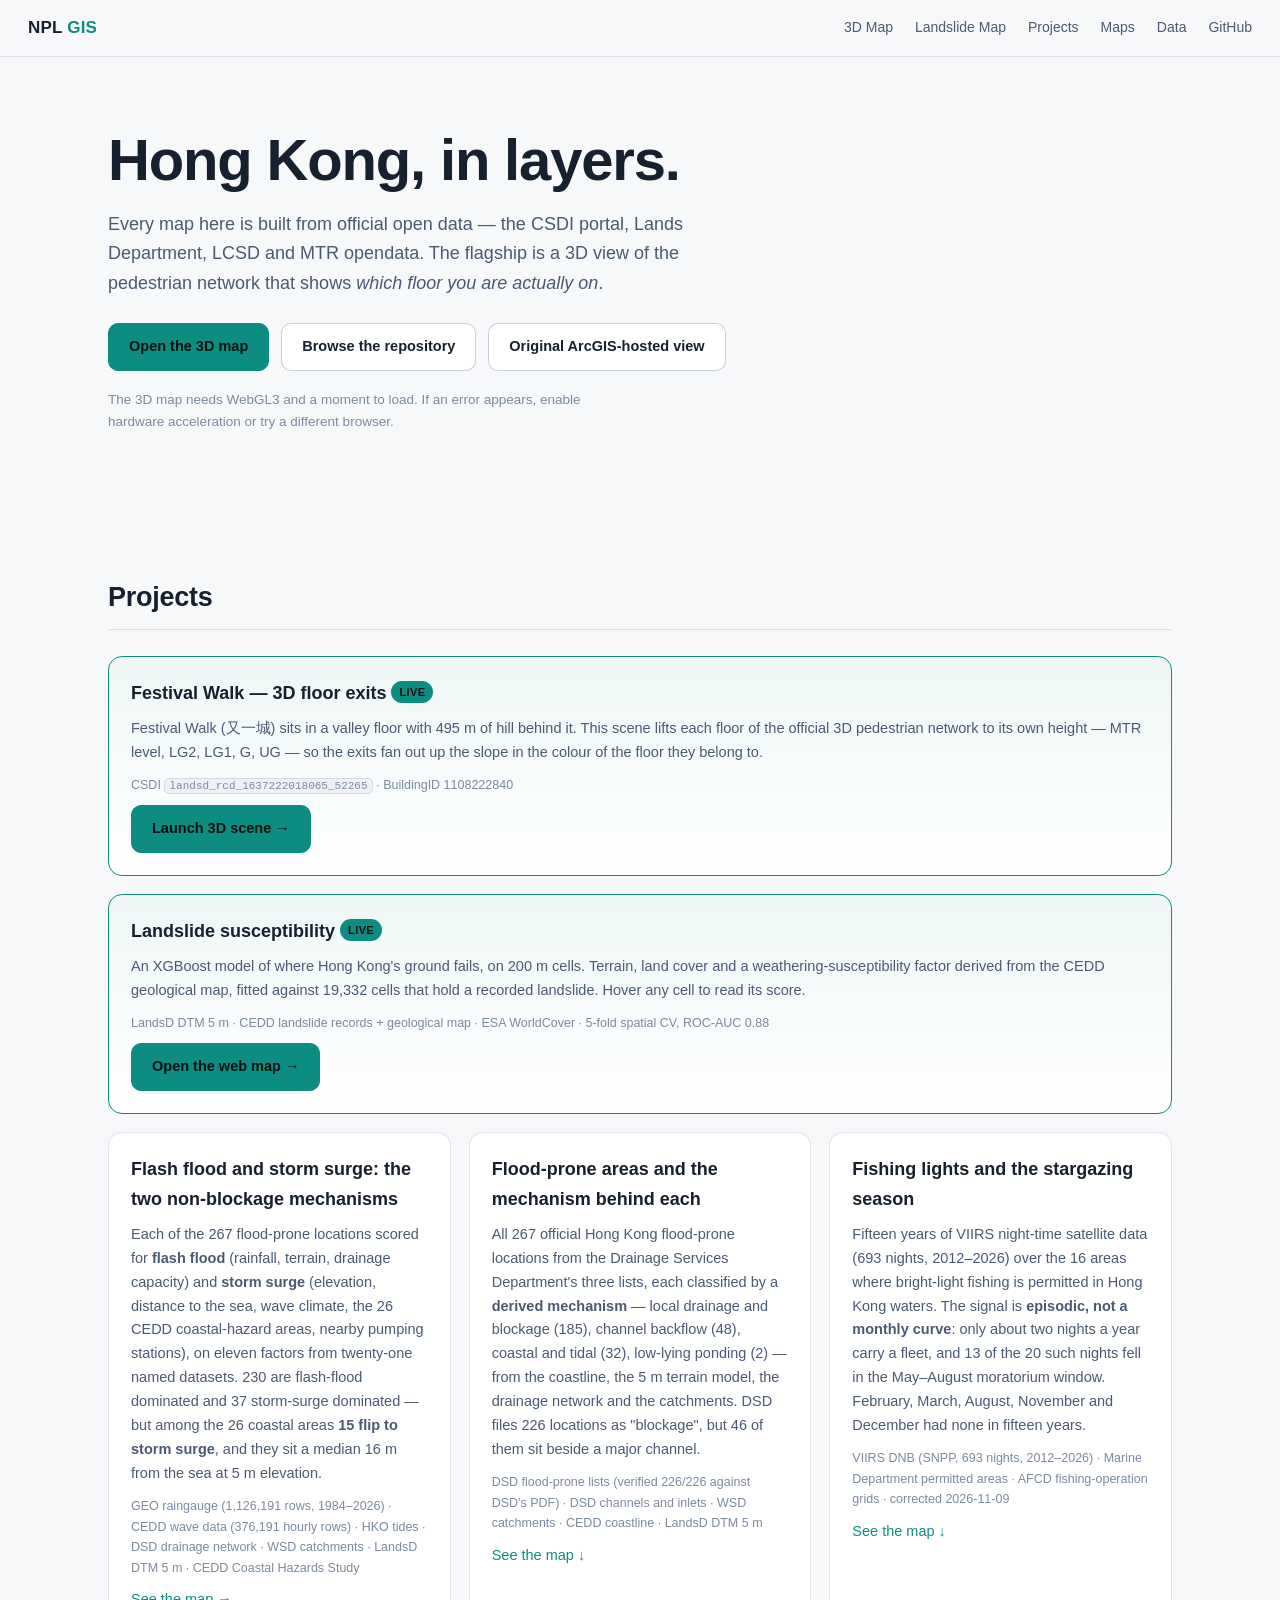
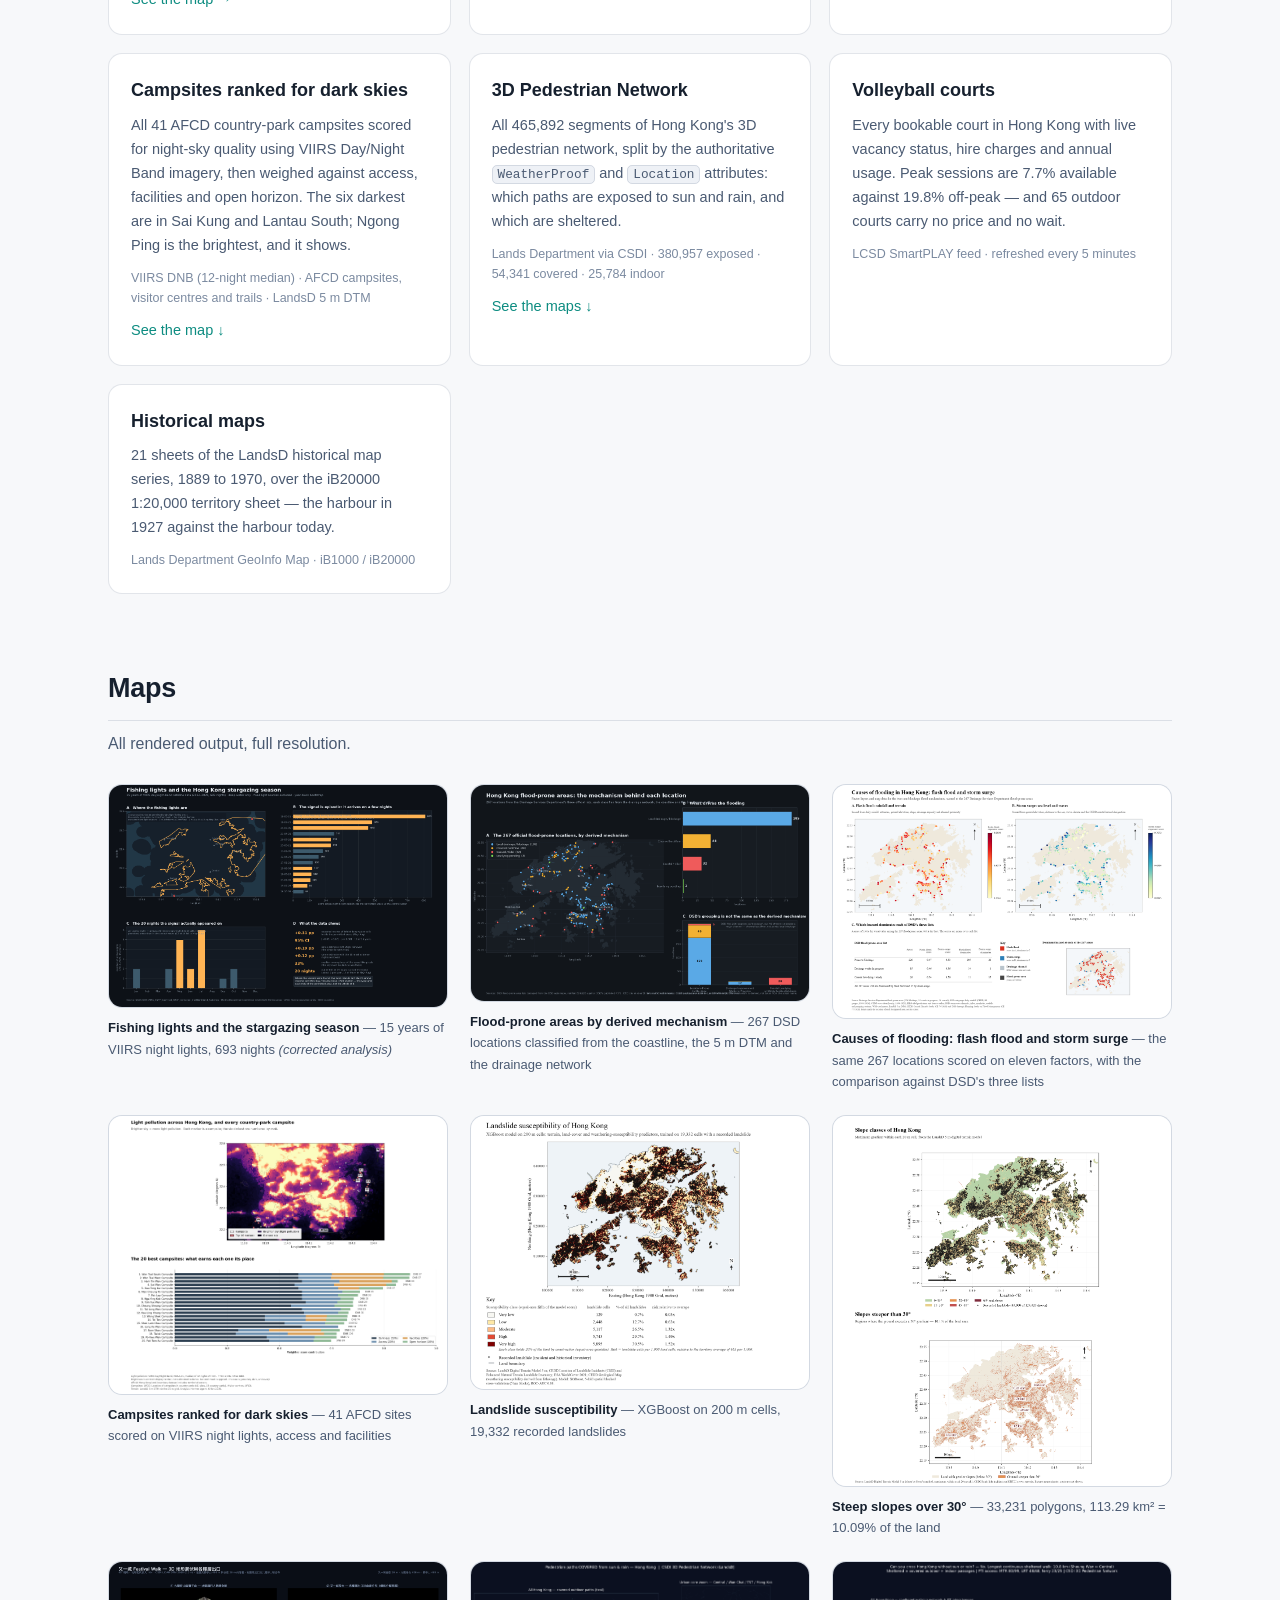
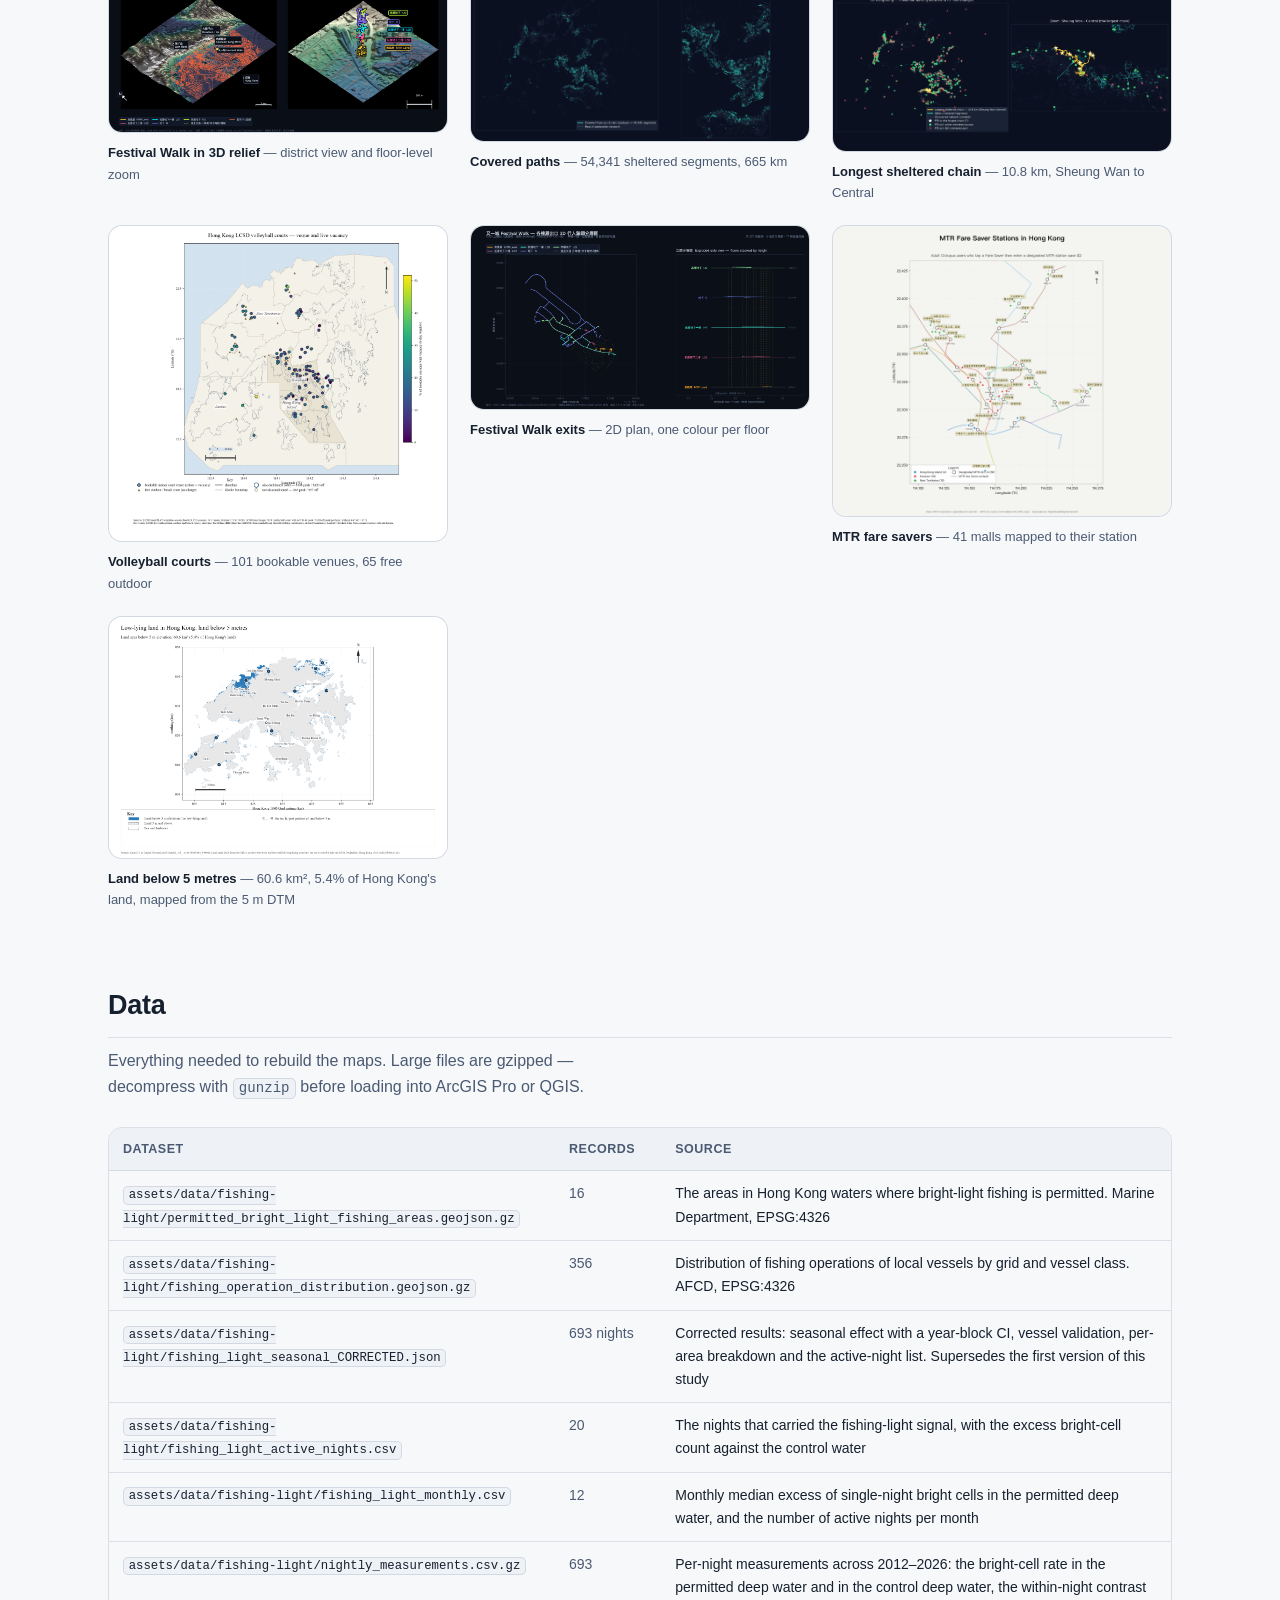
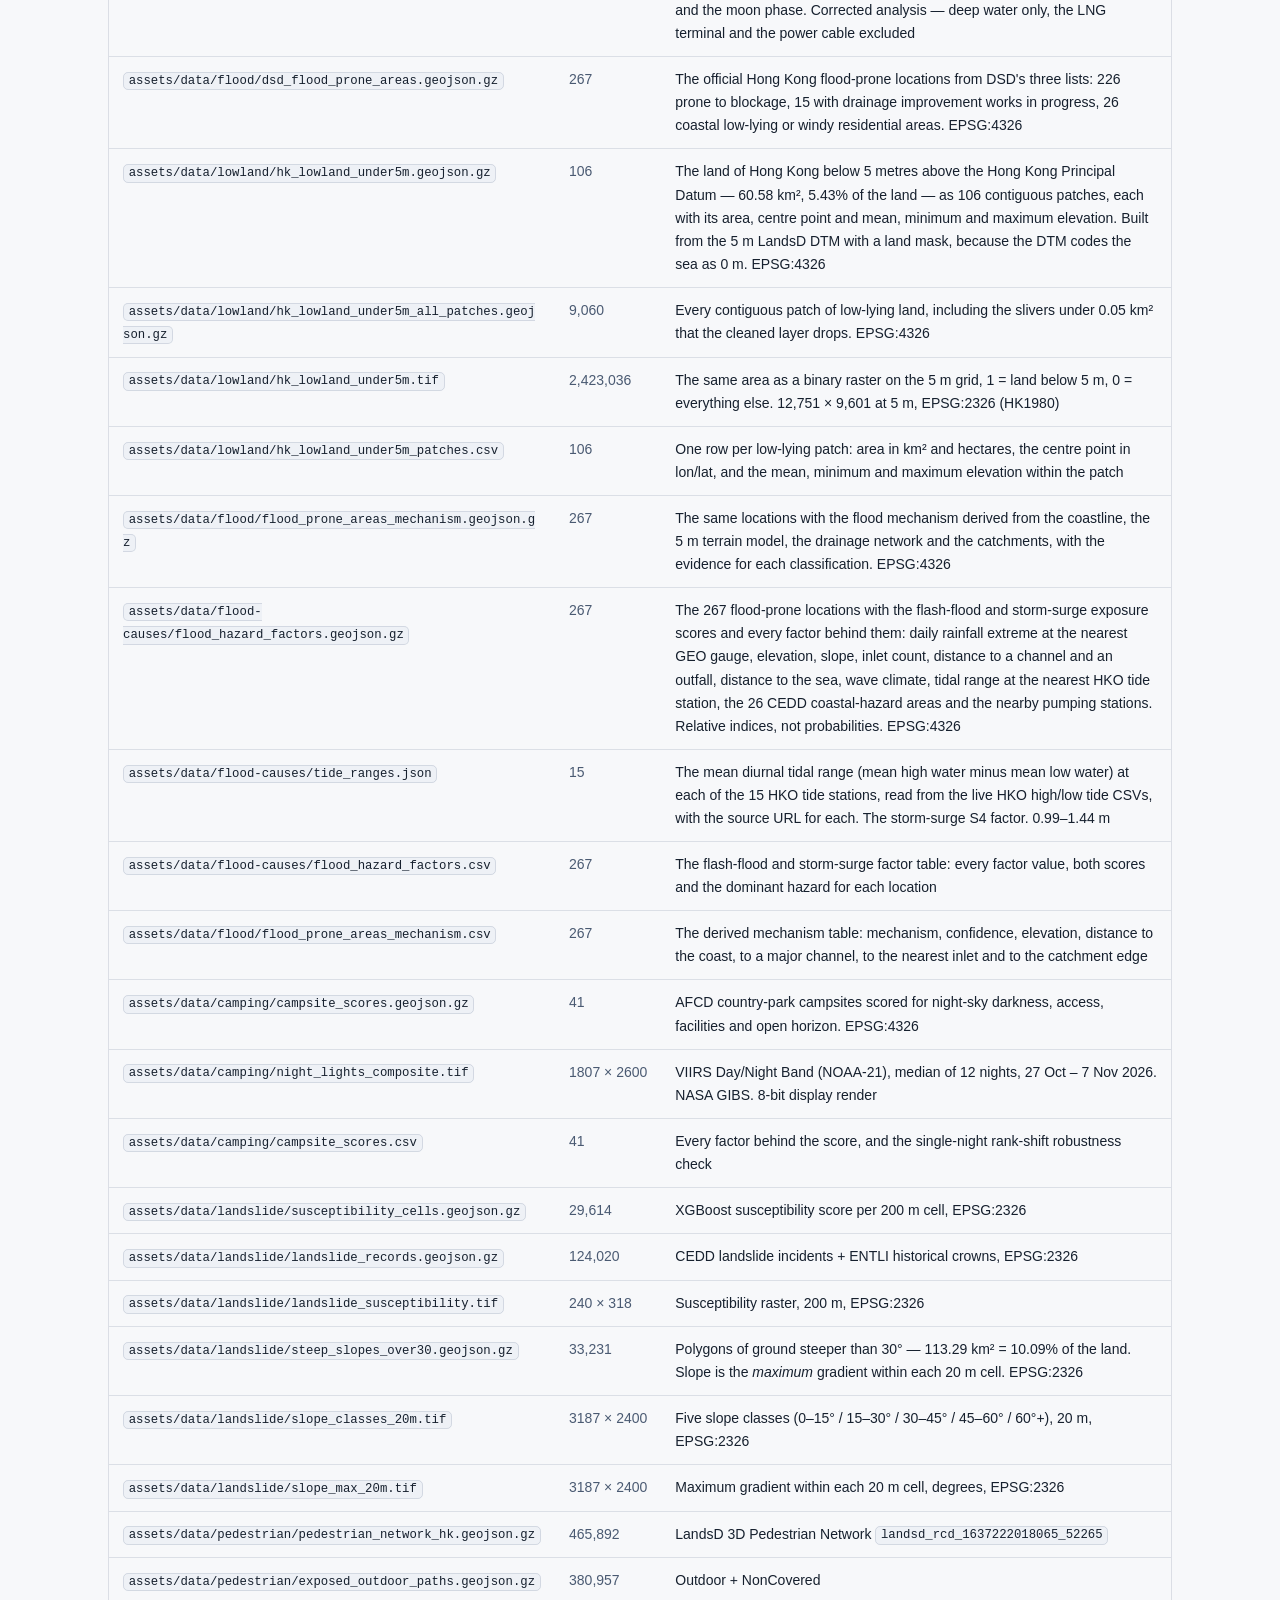
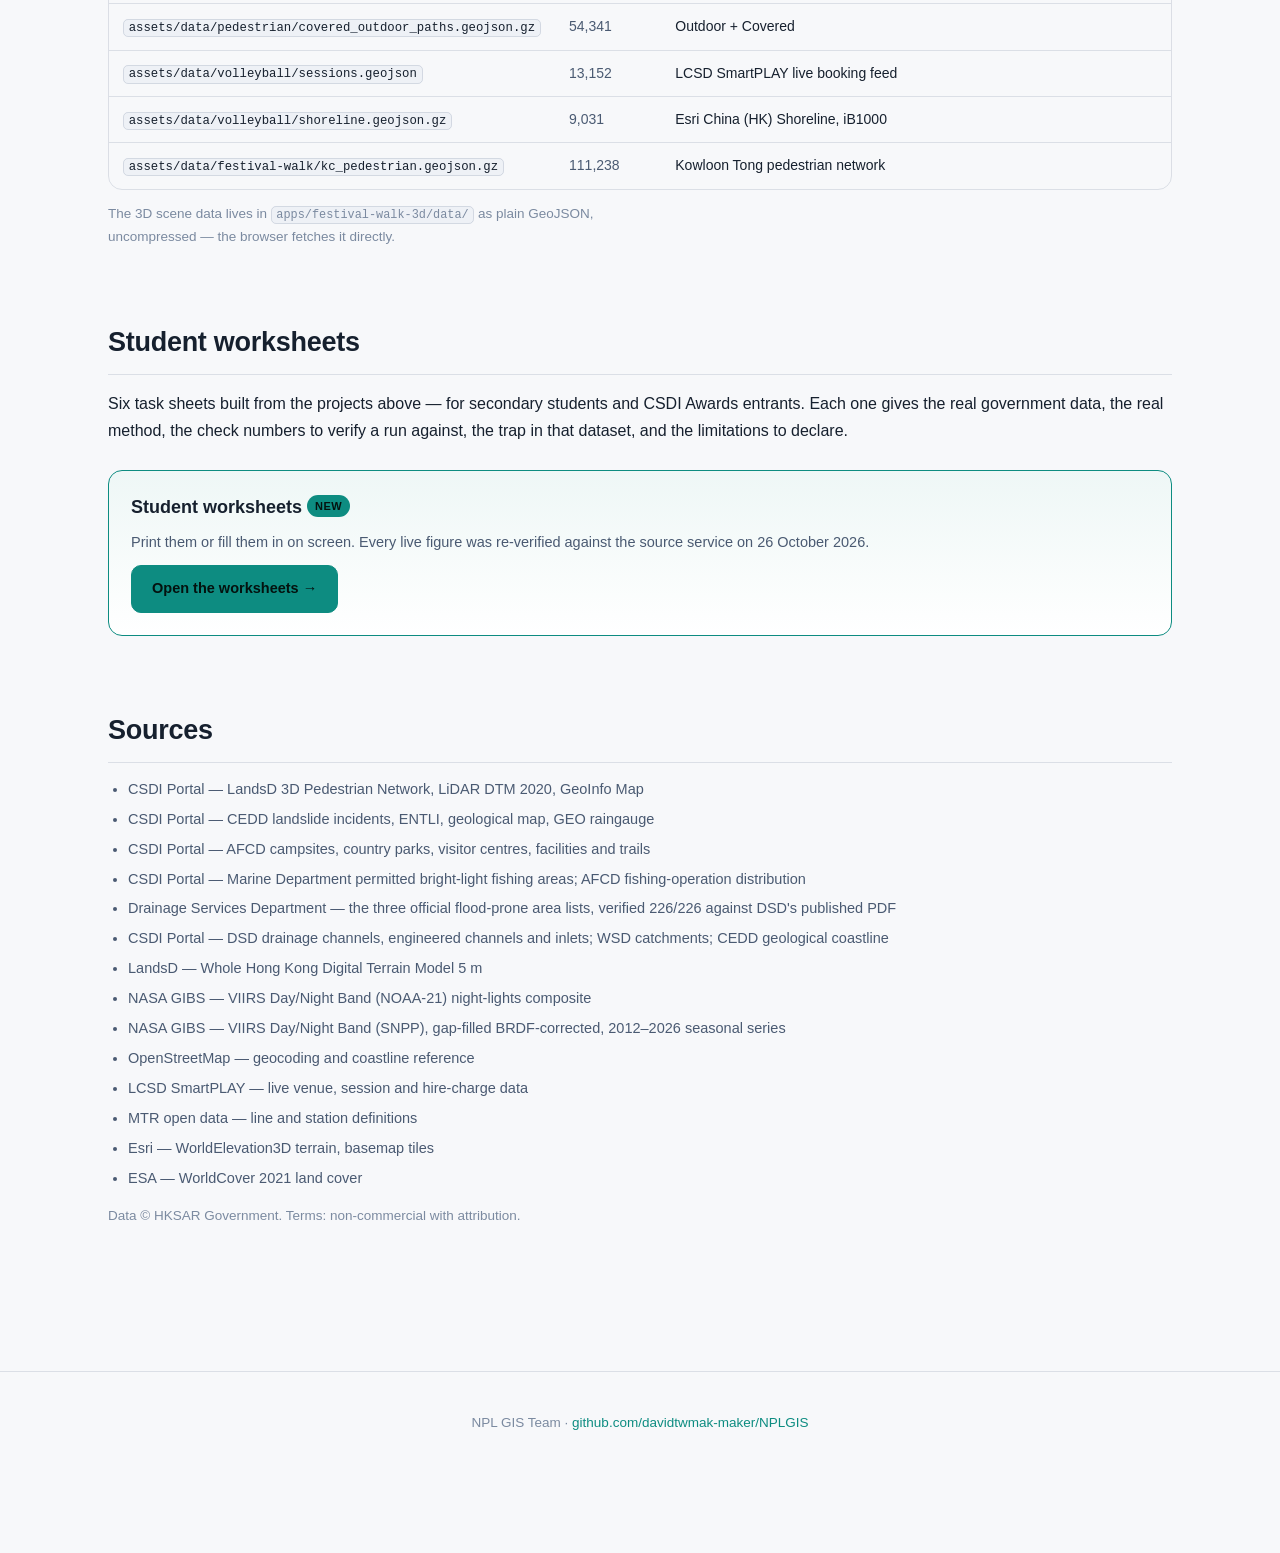
==== index.html @ 4b7f7357 "Add the Hong Kong land below 5 m layer: 60.58 km2 of low-lying land WHAT THIS IS The land of Hong Ko" ====
<!doctype html>
<html lang="en">
  <head>
    <meta charset="UTF-8" />
    <meta name="viewport" content="width=device-width,initial-scale=1" />
    <meta name="description" content="NPL GIS Team — Hong Kong geospatial projects: 3D pedestrian network, Festival Walk floor exits, volleyball courts, historical maps." />
    <title>NPL GIS Team</title>
    <link rel="icon" type="image/png" href="./favicon.png" />
    <link rel="stylesheet" href="./assets/style.css" />
  </head>

  <body>
    <header class="site-header">
      <a class="brand" href="./">NPL <span>GIS</span></a>
      <nav>
        <a href="./apps/festival-walk-3d/">3D Map</a>
        <a href="./apps/landslide-susceptibility/">Landslide Map</a>
        <a href="./#projects">Projects</a>
        <a href="./#maps">Maps</a>
        <a href="./#data">Data</a>
        <a href="https://github.com/davidtwmak-maker/NPLGIS" rel="noopener">GitHub</a>
      </nav>
    </header>

    <main>
      <section class="hero">
        <h1>Hong Kong, in layers.</h1>
        <p class="lede">
          Every map here is built from official open data — the CSDI portal, Lands Department,
          LCSD and MTR opendata. The flagship is a 3D view of the pedestrian network that
          shows <em>which floor you are actually on</em>.
        </p>
        <p class="hero-actions">
          <a class="btn btn-primary" href="./apps/festival-walk-3d/">Open the 3D map</a>
          <a class="btn" href="https://github.com/davidtwmak-maker/NPLGIS">Browse the repository</a>
          <a class="btn" href="./arcgis-scene.html">Original ArcGIS-hosted view</a>
        </p>
        <p class="note">
          The 3D map needs WebGL3 and a moment to load. If an error appears, enable hardware
          acceleration or try a different browser.
        </p>
      </section>

      <section id="projects">
        <h2>Projects</h2>
        <div class="cards">
          <article class="card card-featured">
            <h3>Festival Walk — 3D floor exits <span class="tag tag-live">live</span></h3>
            <p>
              Festival Walk (又一城) sits in a valley floor with 495 m of hill behind it.
              This scene lifts each floor of the official 3D pedestrian network to its own
              height — MTR level, LG2, LG1, G, UG — so the exits fan out up the slope in
              the colour of the floor they belong to.
            </p>
            <p class="meta">CSDI <code>landsd_rcd_1637222018065_52265</code> · BuildingID 1108222840</p>
            <p><a class="btn btn-primary" href="./apps/festival-walk-3d/">Launch 3D scene →</a></p>
          </article>

          <article class="card card-featured">
            <h3>Landslide susceptibility <span class="tag tag-live">live</span></h3>
            <p>
              An XGBoost model of where Hong Kong's ground fails, on 200 m cells.
              Terrain, land cover and a weathering-susceptibility factor derived from
              the CEDD geological map, fitted against 19,332 cells that hold a recorded
              landslide. Hover any cell to read its score.
            </p>
            <p class="meta">
              LandsD DTM 5 m · CEDD landslide records + geological map · ESA WorldCover
              · 5-fold spatial CV, ROC-AUC 0.88
            </p>
            <p><a class="btn btn-primary" href="./apps/landslide-susceptibility/">Open the web map →</a></p>
          </article>

          <article class="card">
            <h3>Flash flood and storm surge: the two non-blockage mechanisms</h3>
            <p>
              Each of the 267 flood-prone locations scored for
              <strong>flash flood</strong> (rainfall, terrain, drainage
              capacity) and <strong>storm surge</strong> (elevation,
              distance to the sea, wave climate, the 26 CEDD coastal-hazard
              areas, nearby pumping stations), on eleven factors from
              twenty-one named datasets. 230 are flash-flood dominated and
              37 storm-surge dominated — but among the 26 coastal areas
              <strong>15 flip to storm surge</strong>, and they sit a median
              16 m from the sea at 5 m elevation.
            </p>
            <p class="meta">
              GEO raingauge (1,126,191 rows, 1984–2026) · CEDD wave data
              (376,191 hourly rows) · HKO tides · DSD drainage network ·
              WSD catchments · LandsD DTM 5 m · CEDD Coastal Hazards Study
            </p>
            <p><a href="#maps">See the map →</a></p>
          </article>
          <article class="card">
            <h3>Flood-prone areas and the mechanism behind each</h3>
            <p>
              All 267 official Hong Kong flood-prone locations from the Drainage
              Services Department's three lists, each classified by a
              <strong>derived mechanism</strong> — local drainage and blockage (185),
              channel backflow (48), coastal and tidal (32), low-lying ponding (2) —
              from the coastline, the 5 m terrain model, the drainage network and the
              catchments. DSD files 226 locations as "blockage", but 46 of them sit
              beside a major channel.
            </p>
            <p class="meta">
              DSD flood-prone lists (verified 226/226 against DSD's PDF) · DSD
              channels and inlets · WSD catchments · CEDD coastline · LandsD DTM 5 m
            </p>
            <p><a href="#maps">See the map ↓</a></p>
          </article>

          <article class="card">
            <h3>Fishing lights and the stargazing season</h3>
            <p>
              Fifteen years of VIIRS night-time satellite data (693 nights, 2012–2026)
              over the 16 areas where bright-light fishing is permitted in Hong Kong
              waters. The signal is <strong>episodic, not a monthly curve</strong>:
              only about two nights a year carry a fleet, and 13 of the 20 such nights
              fell in the May–August moratorium window. February, March, August,
              November and December had none in fifteen years.
            </p>
            <p class="meta">
              VIIRS DNB (SNPP, 693 nights, 2012–2026) · Marine Department permitted
              areas · AFCD fishing-operation grids · corrected 2026-11-09
            </p>
            <p><a href="#maps">See the map ↓</a></p>
          </article>

          <article class="card">
            <h3>Campsites ranked for dark skies</h3>
            <p>
              All 41 AFCD country-park campsites scored for night-sky quality
              using VIIRS Day/Night Band imagery, then weighed against access,
              facilities and open horizon. The six darkest are in Sai Kung and
              Lantau South; Ngong Ping is the brightest, and it shows.
            </p>
            <p class="meta">
              VIIRS DNB (12-night median) · AFCD campsites, visitor centres and
              trails · LandsD 5 m DTM
            </p>
            <p><a href="#maps">See the map ↓</a></p>
          </article>

          <article class="card">
            <h3>3D Pedestrian Network</h3>
            <p>
              All 465,892 segments of Hong Kong's 3D pedestrian network, split by the
              authoritative <code>WeatherProof</code> and <code>Location</code> attributes:
              which paths are exposed to sun and rain, and which are sheltered.
            </p>
            <p class="meta">
              Lands Department via CSDI · 380,957 exposed · 54,341 covered · 25,784 indoor
            </p>
            <p><a href="#maps">See the maps ↓</a></p>
          </article>

          <article class="card">
            <h3>Volleyball courts</h3>
            <p>
              Every bookable court in Hong Kong with live vacancy status, hire charges and
              annual usage. Peak sessions are 7.7% available against 19.8% off-peak — and
              65 outdoor courts carry no price and no wait.
            </p>
            <p class="meta">LCSD SmartPLAY feed · refreshed every 5 minutes</p>
          </article>

          <article class="card">
            <h3>Historical maps</h3>
            <p>
              21 sheets of the LandsD historical map series, 1889 to 1970, over the
              iB20000 1:20,000 territory sheet — the harbour in 1927 against the harbour today.
            </p>
            <p class="meta">Lands Department GeoInfo Map · iB1000 / iB20000</p>
          </article>
        </div>
      </section>

      <section id="maps">
        <h2>Maps</h2>
        <p class="section-lede">All rendered output, full resolution.</p>
        <div class="map-grid">
          <figure>
            <a href="./assets/maps/fishing-light/HK_fishing_light_seasonal_map_CORRECTED.png">
              <img src="./assets/maps/fishing-light/HK_fishing_light_seasonal_map_CORRECTED.png"
                   alt="Four panels on fishing lights in Hong Kong: a map of the 16 permitted bright-light fishing areas with numbered markers for excluded fixed structures, a horizontal bar chart of the nights that carried the fishing-light signal, a monthly chart of the median excess bright cells, and a panel of headline statistics" loading="lazy" />
            </a>
            <figcaption><strong>Fishing lights and the stargazing season</strong> — 15 years of VIIRS night lights, 693 nights <em>(corrected analysis)</em></figcaption>
          </figure>
          <figure>
            <a href="./assets/maps/flood/HK_flood_mechanism_map.png">
              <img src="./assets/maps/flood/HK_flood_mechanism_map.png"
                   alt="Map of Hong Kong with the 267 official flood-prone locations coloured by their derived flood mechanism — local drainage and blockage, channel backflow, coastal and tidal, or low-lying ponding — over the drainage network, with a bar chart of the mechanism counts and a stacked bar chart cross-tabulating the derived mechanism against DSD's own three lists" loading="lazy" />
            </a>
            <figcaption><strong>Flood-prone areas by derived mechanism</strong> — 267 DSD locations classified from the coastline, the 5 m DTM and the drainage network</figcaption>
          </figure>
          <figure>
            <a href="./assets/maps/flood-causes/HK_flood_causes_map.png">
              <img src="./assets/maps/flood-causes/HK_flood_causes_map.png"
                   alt="Map of Hong Kong with the 267 official flood-prone locations coloured by their flash-flood exposure score and by their storm-surge exposure score, with a comparison table of the mean scores for each of DSD's three lists and a small map of which hazard dominates at each location"
                   loading="lazy" />
            </a>
            <figcaption><strong>Causes of flooding: flash flood and storm surge</strong> — the same 267 locations scored on eleven factors, with the comparison against DSD's three lists</figcaption>
          </figure>
          <figure>
            <a href="./assets/maps/camping-sites/HK_camping_sites_dark_sky_map.png">
              <img src="./assets/maps/camping-sites/HK_camping_sites_dark_sky_map.png"
                   alt="Map of Hong Kong showing night-time light pollution from the VIIRS Day/Night Band, with all 41 country-park campsites marked and the six darkest numbered, and below it a bar chart ranking the 20 best campsites by darkness, access, facilities and open horizon" loading="lazy" />
            </a>
            <figcaption><strong>Campsites ranked for dark skies</strong> — 41 AFCD sites scored on VIIRS night lights, access and facilities</figcaption>
          </figure>
          <figure>
            <a href="./assets/maps/landslide-susceptibility/landslide_susceptibility_map.png">
              <img src="./assets/maps/landslide-susceptibility/landslide_susceptibility_map.png"
                   alt="Map of Hong Kong showing landslide susceptibility in five classes on a 200 m grid, with recorded landslide locations" loading="lazy" />
            </a>
            <figcaption><strong>Landslide susceptibility</strong> — XGBoost on 200 m cells, 19,332 recorded landslides</figcaption>
          </figure>
          <figure>
            <a href="./assets/maps/landslide-susceptibility/steep_slopes_over30_map.png">
              <img src="./assets/maps/landslide-susceptibility/steep_slopes_over30_map.png"
                   alt="Two maps of Hong Kong: slope classes from the LandsD 5 m DTM with recorded landslide incidents overprinted, and below it the ground steeper than 30 degrees shown as 33,231 polygons covering 10.09% of the land area" loading="lazy" />
            </a>
            <figcaption><strong>Steep slopes over 30°</strong> — 33,231 polygons, 113.29 km² = 10.09% of the land</figcaption>
          </figure>
          <figure>
            <a href="./assets/maps/festival-walk/festival_walk_3d_relief.png">
              <img src="./assets/maps/festival-walk/festival_walk_3d_relief.png"
                   alt="3D relief map of Kowloon Tong and Lion Rock with the pedestrian network overlaid, and a zoom on Festival Walk showing exits by floor" loading="lazy" />
            </a>
            <figcaption><strong>Festival Walk in 3D relief</strong> — district view and floor-level zoom</figcaption>
          </figure>
          <figure>
            <a href="./assets/maps/pedestrian-network/map_covered_paths.png">
              <img src="./assets/maps/pedestrian-network/map_covered_paths.png"
                   alt="Map of Hong Kong showing covered pedestrian paths" loading="lazy" />
            </a>
            <figcaption><strong>Covered paths</strong> — 54,341 sheltered segments, 665 km</figcaption>
          </figure>
          <figure>
            <a href="./assets/maps/pedestrian-network/map_sheltered_chain.png">
              <img src="./assets/maps/pedestrian-network/map_sheltered_chain.png"
                   alt="Map showing the longest chain of sheltered walking under cover" loading="lazy" />
            </a>
            <figcaption><strong>Longest sheltered chain</strong> — 10.8 km, Sheung Wan to Central</figcaption>
          </figure>
          <figure>
            <a href="./assets/maps/volleyball-courts/hk_outline_map.png">
              <img src="./assets/maps/volleyball-courts/hk_outline_map.png"
                   alt="Map of Hong Kong outline with volleyball court locations" loading="lazy" />
            </a>
            <figcaption><strong>Volleyball courts</strong> — 101 bookable venues, 65 free outdoor</figcaption>
          </figure>
          <figure>
            <a href="./assets/maps/festival-walk/festival_walk_floors_map.png">
              <img src="./assets/maps/festival-walk/festival_walk_floors_map.png"
                   alt="Map showing Festival Walk exits on each floor" loading="lazy" />
            </a>
            <figcaption><strong>Festival Walk exits</strong> — 2D plan, one colour per floor</figcaption>
          </figure>
          <figure>
            <a href="./assets/maps/festival-walk/mtr_fare_saver_map.png">
              <img src="./assets/maps/festival-walk/mtr_fare_saver_map.png"
                   alt="Map of MTR lines with fare saver shopping malls" loading="lazy" />
            </a>
            <figcaption><strong>MTR fare savers</strong> — 41 malls mapped to their station</figcaption>
          </figure>
          <figure>
            <a href="./assets/maps/lowland/HK_lowland_under5m_map.png">
              <img src="./assets/maps/lowland/HK_lowland_under5m_map.png"
                   alt="Map of Hong Kong showing the land below 5 metres above sea level in blue over the 5 metre terrain model, with the ten largest low-lying patches numbered and named — Yuen Long, the northern New Territories coast, Tolo Harbour, Tai O on Lantau, the south Lantau coast, Kwai Chung, the Tuen Mun coast, Lok Ma Chau and Ma On Shan" loading="lazy" />
            </a>
            <figcaption><strong>Land below 5 metres</strong> — 60.6 km², 5.4% of Hong Kong's land, mapped from the 5 m DTM</figcaption>
          </figure>
        </div>
      </section>

      <section id="data">
        <h2>Data</h2>
        <p class="section-lede">
          Everything needed to rebuild the maps. Large files are gzipped — decompress with
          <code>gunzip</code> before loading into ArcGIS Pro or QGIS.
        </p>
        <div class="table-wrap">
          <table>
            <thead>
              <tr><th>Dataset</th><th>Records</th><th>Source</th></tr>
            </thead>
            <tbody>
              <tr>
                <td><code>assets/data/fishing-light/permitted_bright_light_fishing_areas.geojson.gz</code></td>
                <td>16</td>
                <td>The areas in Hong Kong waters where bright-light fishing is permitted. Marine Department, EPSG:4326</td>
              </tr>
              <tr>
                <td><code>assets/data/fishing-light/fishing_operation_distribution.geojson.gz</code></td>
                <td>356</td>
                <td>Distribution of fishing operations of local vessels by grid and vessel class. AFCD, EPSG:4326</td>
              </tr>
              <tr>
                <td><code>assets/data/fishing-light/fishing_light_seasonal_CORRECTED.json</code></td>
                <td>693 nights</td>
                <td>Corrected results: seasonal effect with a year-block CI, vessel validation, per-area breakdown and the active-night list. Supersedes the first version of this study</td>
              </tr>
              <tr>
                <td><code>assets/data/fishing-light/fishing_light_active_nights.csv</code></td>
                <td>20</td>
                <td>The nights that carried the fishing-light signal, with the excess bright-cell count against the control water</td>
              </tr>
              <tr>
                <td><code>assets/data/fishing-light/fishing_light_monthly.csv</code></td>
                <td>12</td>
                <td>Monthly median excess of single-night bright cells in the permitted deep water, and the number of active nights per month</td>
              </tr>
              <tr>
                <td><code>assets/data/fishing-light/nightly_measurements.csv.gz</code></td>
                <td>693</td>
                <td>Per-night measurements across 2012–2026: the bright-cell rate in the permitted deep water and in the control deep water, the within-night contrast and the moon phase. Corrected analysis — deep water only, the LNG terminal and the power cable excluded</td>
              </tr>
              <tr>
                <td><code>assets/data/flood/dsd_flood_prone_areas.geojson.gz</code></td>
                <td>267</td>
                <td>The official Hong Kong flood-prone locations from DSD's three lists: 226 prone to blockage, 15 with drainage improvement works in progress, 26 coastal low-lying or windy residential areas. EPSG:4326</td>
              </tr>
              <tr>
                <td><code>assets/data/lowland/hk_lowland_under5m.geojson.gz</code></td>
                <td>106</td>
                <td>The land of Hong Kong below 5 metres above the Hong Kong Principal Datum &mdash; 60.58 km&sup2;, 5.43% of the land &mdash; as 106 contiguous patches, each with its area, centre point and mean, minimum and maximum elevation. Built from the 5 m LandsD DTM with a land mask, because the DTM codes the sea as 0 m. EPSG:4326</td>
              </tr>
              <tr>
                <td><code>assets/data/lowland/hk_lowland_under5m_all_patches.geojson.gz</code></td>
                <td>9,060</td>
                <td>Every contiguous patch of low-lying land, including the slivers under 0.05 km&sup2; that the cleaned layer drops. EPSG:4326</td>
              </tr>
              <tr>
                <td><code>assets/data/lowland/hk_lowland_under5m.tif</code></td>
                <td>2,423,036</td>
                <td>The same area as a binary raster on the 5 m grid, 1 = land below 5 m, 0 = everything else. 12,751 &times; 9,601 at 5 m, EPSG:2326 (HK1980)</td>
              </tr>
              <tr>
                <td><code>assets/data/lowland/hk_lowland_under5m_patches.csv</code></td>
                <td>106</td>
                <td>One row per low-lying patch: area in km&sup2; and hectares, the centre point in lon/lat, and the mean, minimum and maximum elevation within the patch</td>
              </tr>
              <tr>
                <td><code>assets/data/flood/flood_prone_areas_mechanism.geojson.gz</code></td>
                <td>267</td>
                <td>The same locations with the flood mechanism derived from the coastline, the 5 m terrain model, the drainage network and the catchments, with the evidence for each classification. EPSG:4326</td>
              </tr>
              <tr>
                <td><code>assets/data/flood-causes/flood_hazard_factors.geojson.gz</code></td>
                <td>267</td>
                <td>The 267 flood-prone locations with the flash-flood and storm-surge exposure scores and every factor behind them: daily rainfall extreme at the nearest GEO gauge, elevation, slope, inlet count, distance to a channel and an outfall, distance to the sea, wave climate, tidal range at the nearest HKO tide station, the 26 CEDD coastal-hazard areas and the nearby pumping stations. Relative indices, not probabilities. EPSG:4326</td>
              </tr>
              <tr>
                <td><code>assets/data/flood-causes/tide_ranges.json</code></td>
                <td>15</td>
                <td>The mean diurnal tidal range (mean high water minus mean low water) at each of the 15 HKO tide stations, read from the live HKO high/low tide CSVs, with the source URL for each. The storm-surge S4 factor. 0.99&ndash;1.44 m</td>
              </tr>
              <tr>
                <td><code>assets/data/flood-causes/flood_hazard_factors.csv</code></td>
                <td>267</td>
                <td>The flash-flood and storm-surge factor table: every factor value, both scores and the dominant hazard for each location</td>
              </tr>
              <tr>
                <td><code>assets/data/flood/flood_prone_areas_mechanism.csv</code></td>
                <td>267</td>
                <td>The derived mechanism table: mechanism, confidence, elevation, distance to the coast, to a major channel, to the nearest inlet and to the catchment edge</td>
              </tr>
              <tr>
                <td><code>assets/data/camping/campsite_scores.geojson.gz</code></td>
                <td>41</td>
                <td>AFCD country-park campsites scored for night-sky darkness, access, facilities and open horizon. EPSG:4326</td>
              </tr>
              <tr>
                <td><code>assets/data/camping/night_lights_composite.tif</code></td>
                <td>1807 × 2600</td>
                <td>VIIRS Day/Night Band (NOAA-21), median of 12 nights, 27 Oct – 7 Nov 2026. NASA GIBS. 8-bit display render</td>
              </tr>
              <tr>
                <td><code>assets/data/camping/campsite_scores.csv</code></td>
                <td>41</td>
                <td>Every factor behind the score, and the single-night rank-shift robustness check</td>
              </tr>
              <tr>
                <td><code>assets/data/landslide/susceptibility_cells.geojson.gz</code></td>
                <td>29,614</td>
                <td>XGBoost susceptibility score per 200 m cell, EPSG:2326</td>
              </tr>
              <tr>
                <td><code>assets/data/landslide/landslide_records.geojson.gz</code></td>
                <td>124,020</td>
                <td>CEDD landslide incidents + ENTLI historical crowns, EPSG:2326</td>
              </tr>
              <tr>
                <td><code>assets/data/landslide/landslide_susceptibility.tif</code></td>
                <td>240 × 318</td>
                <td>Susceptibility raster, 200 m, EPSG:2326</td>
              </tr>
              <tr>
                <td><code>assets/data/landslide/steep_slopes_over30.geojson.gz</code></td>
                <td>33,231</td>
                <td>Polygons of ground steeper than 30° — 113.29 km² = 10.09% of the land. Slope is the <em>maximum</em> gradient within each 20 m cell. EPSG:2326</td>
              </tr>
              <tr>
                <td><code>assets/data/landslide/slope_classes_20m.tif</code></td>
                <td>3187 × 2400</td>
                <td>Five slope classes (0–15° / 15–30° / 30–45° / 45–60° / 60°+), 20 m, EPSG:2326</td>
              </tr>
              <tr>
                <td><code>assets/data/landslide/slope_max_20m.tif</code></td>
                <td>3187 × 2400</td>
                <td>Maximum gradient within each 20 m cell, degrees, EPSG:2326</td>
              </tr>
              <tr>
                <td><code>assets/data/pedestrian/pedestrian_network_hk.geojson.gz</code></td>
                <td>465,892</td>
                <td>LandsD 3D Pedestrian Network <code>landsd_rcd_1637222018065_52265</code></td>
              </tr>
              <tr>
                <td><code>assets/data/pedestrian/exposed_outdoor_paths.geojson.gz</code></td>
                <td>380,957</td>
                <td>Outdoor + NonCovered</td>
              </tr>
              <tr>
                <td><code>assets/data/pedestrian/covered_outdoor_paths.geojson.gz</code></td>
                <td>54,341</td>
                <td>Outdoor + Covered</td>
              </tr>
              <tr>
                <td><code>assets/data/volleyball/sessions.geojson</code></td>
                <td>13,152</td>
                <td>LCSD SmartPLAY live booking feed</td>
              </tr>
              <tr>
                <td><code>assets/data/volleyball/shoreline.geojson.gz</code></td>
                <td>9,031</td>
                <td>Esri China (HK) Shoreline, iB1000</td>
              </tr>
              <tr>
                <td><code>assets/data/festival-walk/kc_pedestrian.geojson.gz</code></td>
                <td>111,238</td>
                <td>Kowloon Tong pedestrian network</td>
              </tr>
            </tbody>
          </table>
        </div>
        <p class="note">
          The 3D scene data lives in <code>apps/festival-walk-3d/data/</code> as plain
          GeoJSON, uncompressed — the browser fetches it directly.
        </p>
      </section>

      <section id="worksheets">
        <h2>Student worksheets</h2>
        <p>
          Six task sheets built from the projects above — for secondary students and
          CSDI Awards entrants. Each one gives the real government data, the real
          method, the check numbers to verify a run against, the trap in that
          dataset, and the limitations to declare.
        </p>
        <div class="cards">
          <article class="card card-featured">
            <h3>Student worksheets <span class="tag tag-live">new</span></h3>
            <p>
              Print them or fill them in on screen. Every live figure was re-verified
              against the source service on 26 October 2026.
            </p>
            <p><a class="btn btn-primary" href="./worksheets/index.html">Open the worksheets →</a></p>
          </article>
        </div>
      </section>

      <section id="credits">
        <h2>Sources</h2>
        <ul class="sources">
          <li>CSDI Portal — LandsD 3D Pedestrian Network, LiDAR DTM 2020, GeoInfo Map</li>
          <li>CSDI Portal — CEDD landslide incidents, ENTLI, geological map, GEO raingauge</li>
          <li>CSDI Portal — AFCD campsites, country parks, visitor centres, facilities and trails</li>
          <li>CSDI Portal — Marine Department permitted bright-light fishing areas; AFCD fishing-operation distribution</li>
          <li>Drainage Services Department — the three official flood-prone area lists, verified 226/226 against DSD's published PDF</li>
          <li>CSDI Portal — DSD drainage channels, engineered channels and inlets; WSD catchments; CEDD geological coastline</li>
          <li>LandsD — Whole Hong Kong Digital Terrain Model 5 m</li>
          <li>NASA GIBS — VIIRS Day/Night Band (NOAA-21) night-lights composite</li>
          <li>NASA GIBS — VIIRS Day/Night Band (SNPP), gap-filled BRDF-corrected, 2012–2026 seasonal series</li>
          <li>OpenStreetMap — geocoding and coastline reference</li>
          <li>LCSD SmartPLAY — live venue, session and hire-charge data</li>
          <li>MTR open data — line and station definitions</li>
          <li>Esri — WorldElevation3D terrain, basemap tiles</li>
          <li>ESA — WorldCover 2021 land cover</li>
        </ul>
        <p class="note">Data © HKSAR Government. Terms: non-commercial with attribution.</p>
      </section>
    </main>

    <footer>
      <p>NPL GIS Team · <a href="https://github.com/davidtwmak-maker/NPLGIS">github.com/davidtwmak-maker/NPLGIS</a></p>
    </footer>
  </body>
</html>
---- assets/style.css ----
/* NPL GIS Team — site styles
   Dark-first, matching the ArcGIS scene so the 3D app and the site read as one thing. */

:root {
  --bg: #080b12;
  --bg-raised: #0e1420;
  --bg-inset: #0a0f18;
  --line: rgba(120, 160, 220, 0.18);
  --line-strong: rgba(120, 160, 220, 0.32);
  --fg: #e6eefc;
  --fg-dim: #93a7c4;
  --fg-faint: #6b7f9e;
  --teal: #3fe0d0;
  --amber: #f5a524;
  --pink: #ff6b9d;
  --lime: #8ce99a;
  --indigo: #7c8cff;
  --radius: 14px;
  --maxw: 1120px;
}

@media (prefers-color-scheme: light) {
  :root {
    --bg: #f7f8fa;
    --bg-raised: #ffffff;
    --bg-inset: #eef1f6;
    --line: rgba(20, 40, 80, 0.12);
    --line-strong: rgba(20, 40, 80, 0.22);
    --fg: #16202e;
    --fg-dim: #4a5a72;
    --fg-faint: #7b8aa0;
    --teal: #0d8c81;
    --amber: #b8720a;
  }
}

* { box-sizing: border-box; }

html { scroll-behavior: smooth; }

body {
  margin: 0;
  background: var(--bg);
  color: var(--fg);
  font: 16px/1.65 -apple-system, BlinkMacSystemFont, "Segoe UI", "PingFang HK",
        "Helvetica Neue", Arial, sans-serif;
  -webkit-font-smoothing: antialiased;
}

a { color: var(--teal); text-decoration: none; }
a:hover { text-decoration: underline; }

code {
  font-family: "SF Mono", ui-monospace, "JetBrains Mono", Menlo, Consolas, monospace;
  font-size: 0.88em;
  background: var(--bg-inset);
  border: 1px solid var(--line);
  border-radius: 5px;
  padding: 0.1em 0.38em;
  overflow-wrap: anywhere;
}

/* ---------- header ---------- */

.site-header {
  position: sticky;
  top: 0;
  z-index: 50;
  display: flex;
  align-items: center;
  justify-content: space-between;
  gap: 20px;
  flex-wrap: wrap;
  padding: 14px 28px;
  background: color-mix(in srgb, var(--bg) 88%, transparent);
  backdrop-filter: blur(14px) saturate(150%);
  border-bottom: 1px solid var(--line);
}

.brand {
  font-weight: 700;
  font-size: 17px;
  letter-spacing: 0.2px;
  color: var(--fg);
}
.brand span { color: var(--teal); }
.brand:hover { text-decoration: none; }

.site-header nav {
  display: flex;
  gap: 22px;
  flex-wrap: wrap;
  font-size: 14px;
}
.site-header nav a { color: var(--fg-dim); }
.site-header nav a:hover { color: var(--fg); text-decoration: none; }

/* ---------- layout ---------- */

main { max-width: var(--maxw); margin: 0 auto; padding: 0 28px 72px; }

section { margin: 0 0 72px; scroll-margin-top: 80px; }

h1 {
  font-size: clamp(34px, 6vw, 58px);
  line-height: 1.08;
  letter-spacing: -0.02em;
  margin: 0 0 18px;
}

h2 {
  font-size: 27px;
  letter-spacing: -0.01em;
  margin: 0 0 10px;
  padding-bottom: 10px;
  border-bottom: 1px solid var(--line);
}

h3 { font-size: 18px; margin: 0 0 8px; }

.lede {
  font-size: 18px;
  color: var(--fg-dim);
  max-width: 62ch;
  margin: 0 0 24px;
}

.section-lede { color: var(--fg-dim); margin: 0 0 26px; max-width: 62ch; }

.note {
  font-size: 13.5px;
  color: var(--fg-faint);
  max-width: 68ch;
}

/* ---------- hero ---------- */

.hero { padding: 72px 0 56px; }

.hero-actions { display: flex; gap: 12px; flex-wrap: wrap; margin: 0 0 18px; }

.btn {
  display: inline-block;
  padding: 11px 20px;
  border: 1px solid var(--line-strong);
  border-radius: 10px;
  font-size: 14.5px;
  font-weight: 600;
  color: var(--fg);
  background: var(--bg-raised);
  transition: border-color 0.15s ease, transform 0.15s ease;
}
.btn:hover { text-decoration: none; border-color: var(--teal); transform: translateY(-1px); }

.btn-primary {
  background: var(--teal);
  border-color: var(--teal);
  color: #04120f;
}
.btn-primary:hover { border-color: var(--teal); filter: brightness(1.08); }

/* ---------- cards ---------- */

.cards {
  display: grid;
  grid-template-columns: repeat(auto-fit, minmax(300px, 1fr));
  gap: 18px;
  margin-top: 26px;
}

.card {
  background: var(--bg-raised);
  border: 1px solid var(--line);
  border-radius: var(--radius);
  padding: 22px;
}
.card p { color: var(--fg-dim); font-size: 14.5px; margin: 0 0 10px; }
.card p:last-child { margin-bottom: 0; }
.card .meta { font-size: 12.5px; color: var(--fg-faint); }

.card-featured {
  grid-column: 1 / -1;
  border-color: var(--teal);
  background: linear-gradient(180deg,
    color-mix(in srgb, var(--teal) 7%, var(--bg-raised)), var(--bg-raised));
}

.tag {
  display: inline-block;
  padding: 2px 8px;
  border-radius: 999px;
  font-size: 11px;
  font-weight: 700;
  letter-spacing: 0.4px;
  text-transform: uppercase;
  vertical-align: 3px;
}
.tag-live { background: var(--teal); color: #04120f; }

/* ---------- map grid ---------- */

.map-grid {
  display: grid;
  grid-template-columns: repeat(auto-fit, minmax(320px, 1fr));
  gap: 22px;
  margin-top: 26px;
}

.map-grid figure { margin: 0; }

.map-grid img {
  width: 100%;
  height: auto;
  display: block;
  border: 1px solid var(--line);
  border-radius: var(--radius);
  background: var(--bg-inset);
  transition: border-color 0.15s ease;
}
.map-grid a:hover img { border-color: var(--teal); }
.map-grid a { display: block; }

.map-grid figcaption {
  font-size: 13px;
  color: var(--fg-dim);
  margin-top: 9px;
}
.map-grid figcaption strong { color: var(--fg); }

/* ---------- table ---------- */

.table-wrap {
  overflow-x: auto;
  border: 1px solid var(--line);
  border-radius: var(--radius);
}

table { border-collapse: collapse; width: 100%; font-size: 14px; }

th, td {
  text-align: left;
  padding: 11px 14px;
  border-bottom: 1px solid var(--line);
  vertical-align: top;
}
th { background: var(--bg-inset); font-size: 12.5px; text-transform: uppercase;
     letter-spacing: 0.5px; color: var(--fg-dim); }
tbody tr:last-child td { border-bottom: none; }
td:first-child { width: 42%; }
td:nth-child(2) { color: var(--fg-dim); white-space: nowrap; }

/* ---------- lists ---------- */

.sources { color: var(--fg-dim); font-size: 14.5px; padding-left: 20px; }
.sources li { margin-bottom: 6px; }

/* ---------- footer ---------- */

footer {
  border-top: 1px solid var(--line);
  padding: 26px 28px 40px;
  text-align: center;
  color: var(--fg-faint);
  font-size: 13.5px;
}

@media (max-width: 640px) {
  main { padding: 0 18px 56px; }
  .site-header { padding: 12px 18px; }
  .hero { padding: 44px 0 36px; }
  td:first-child { width: auto; }
}
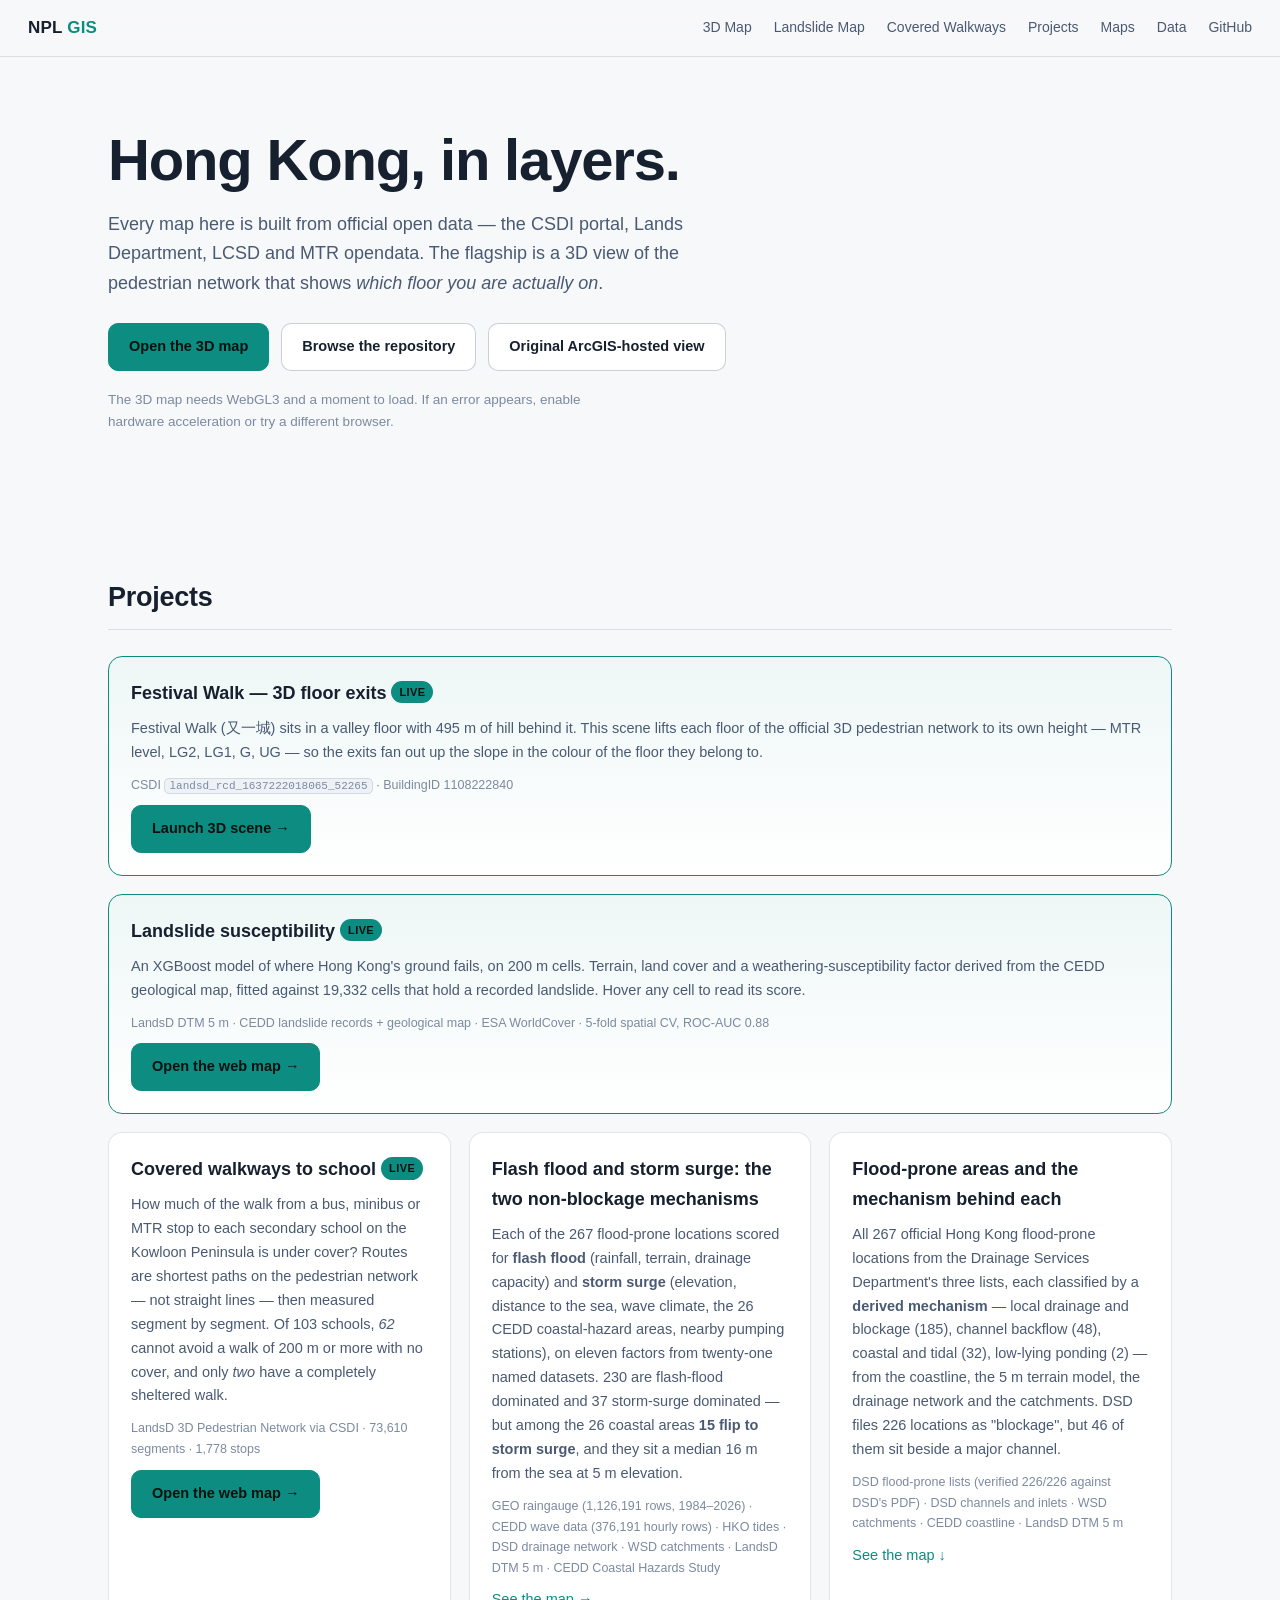
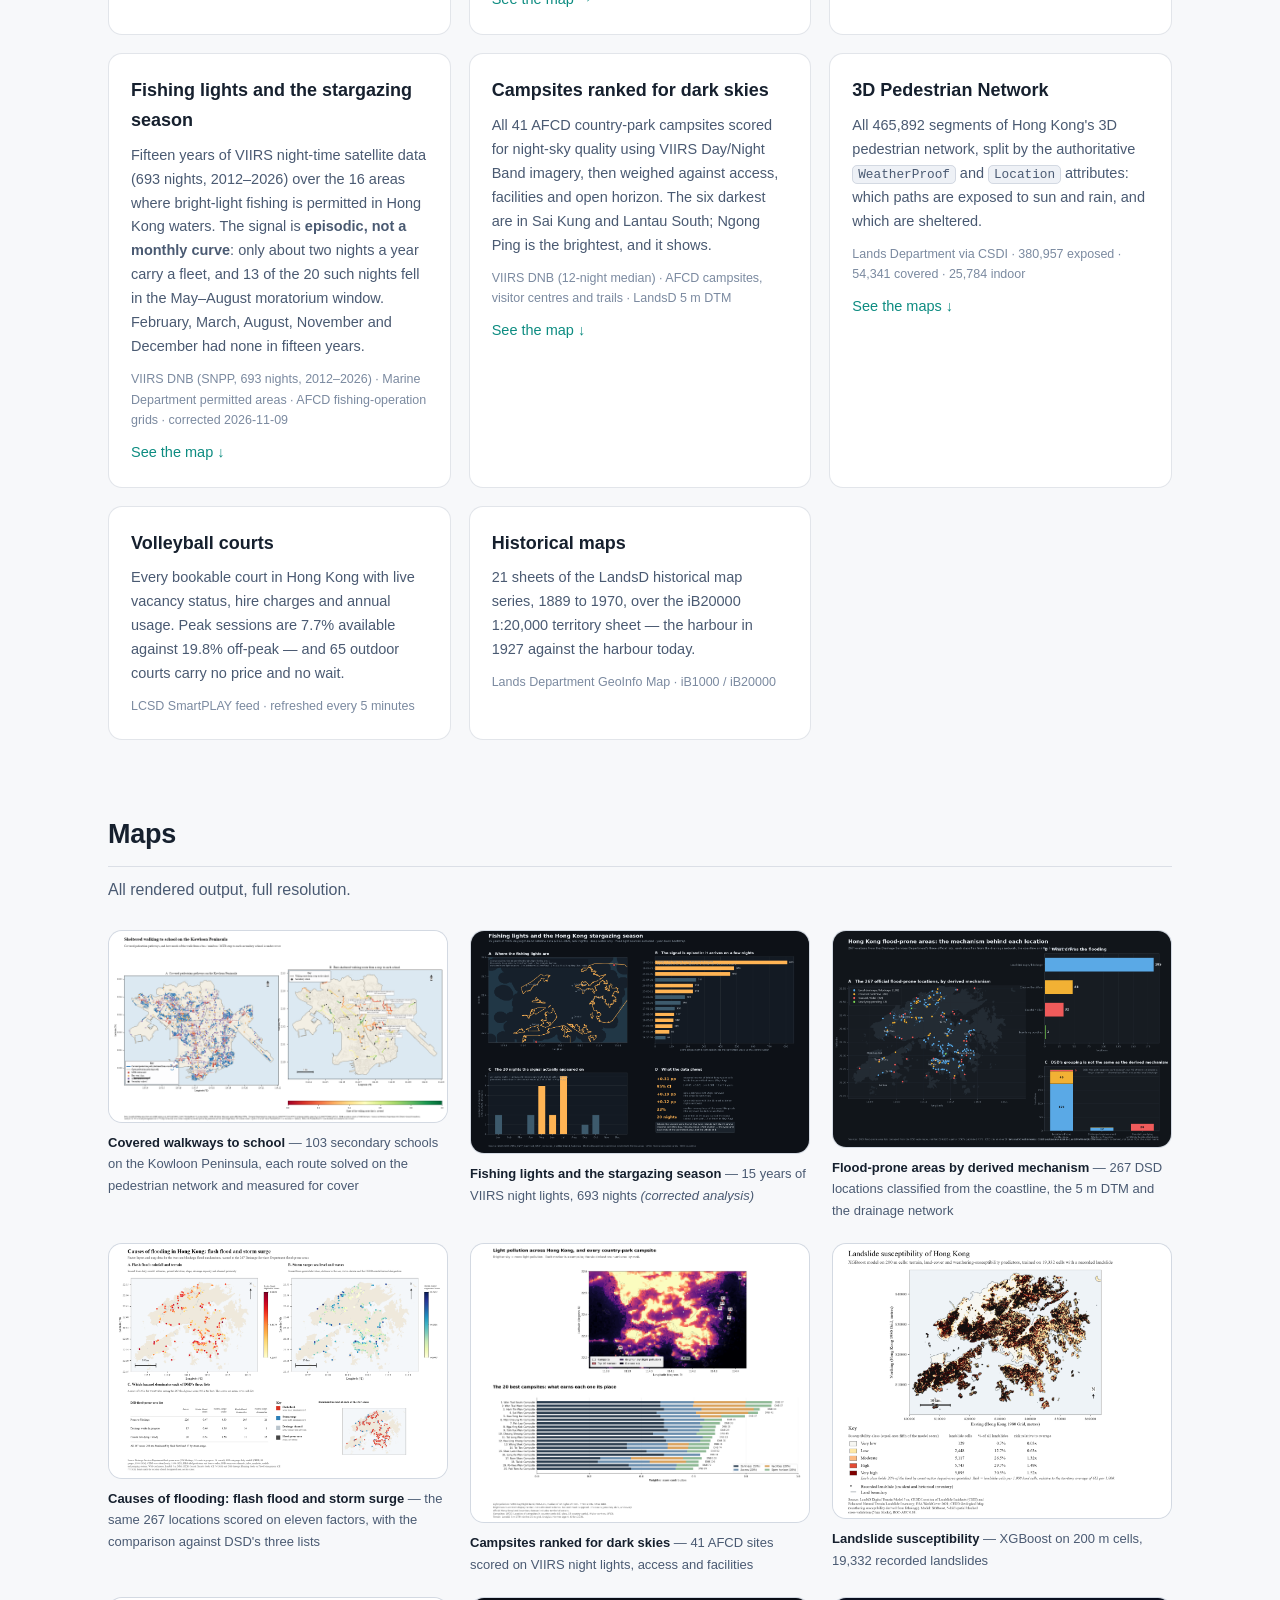
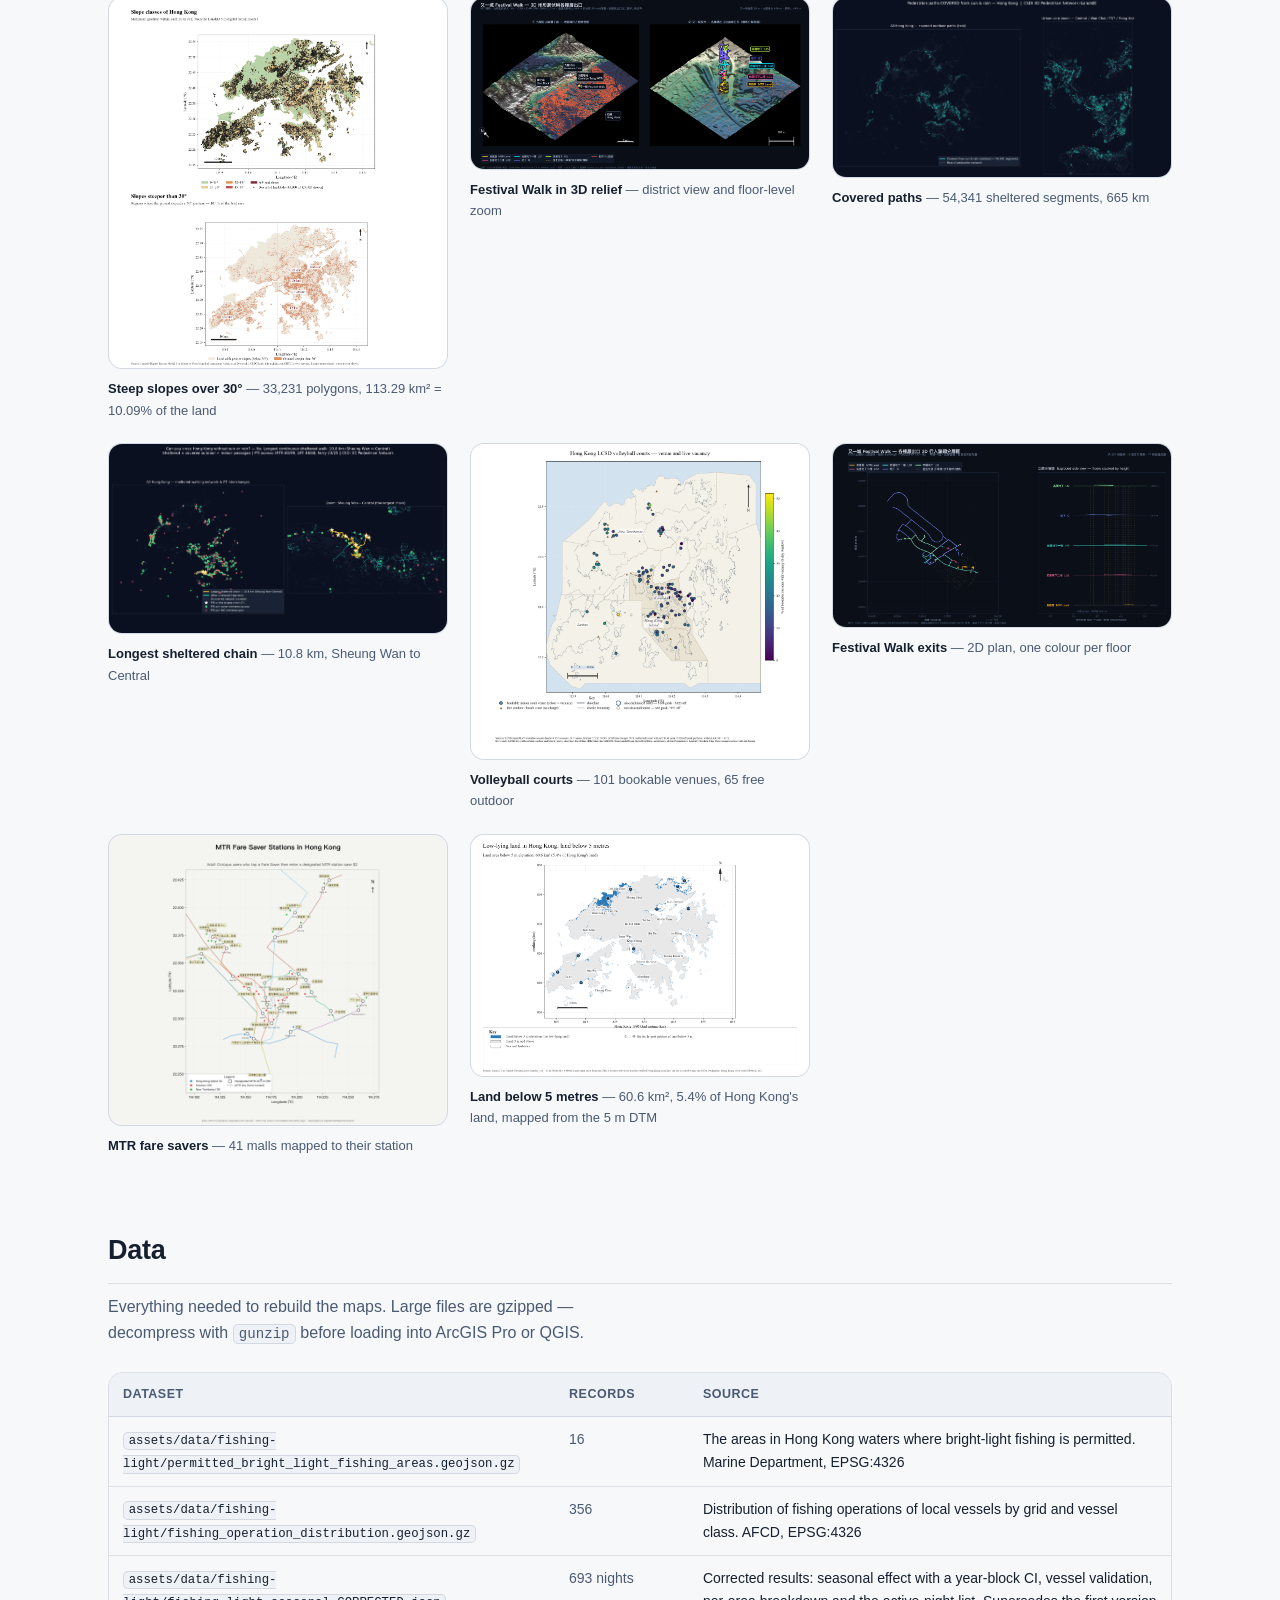
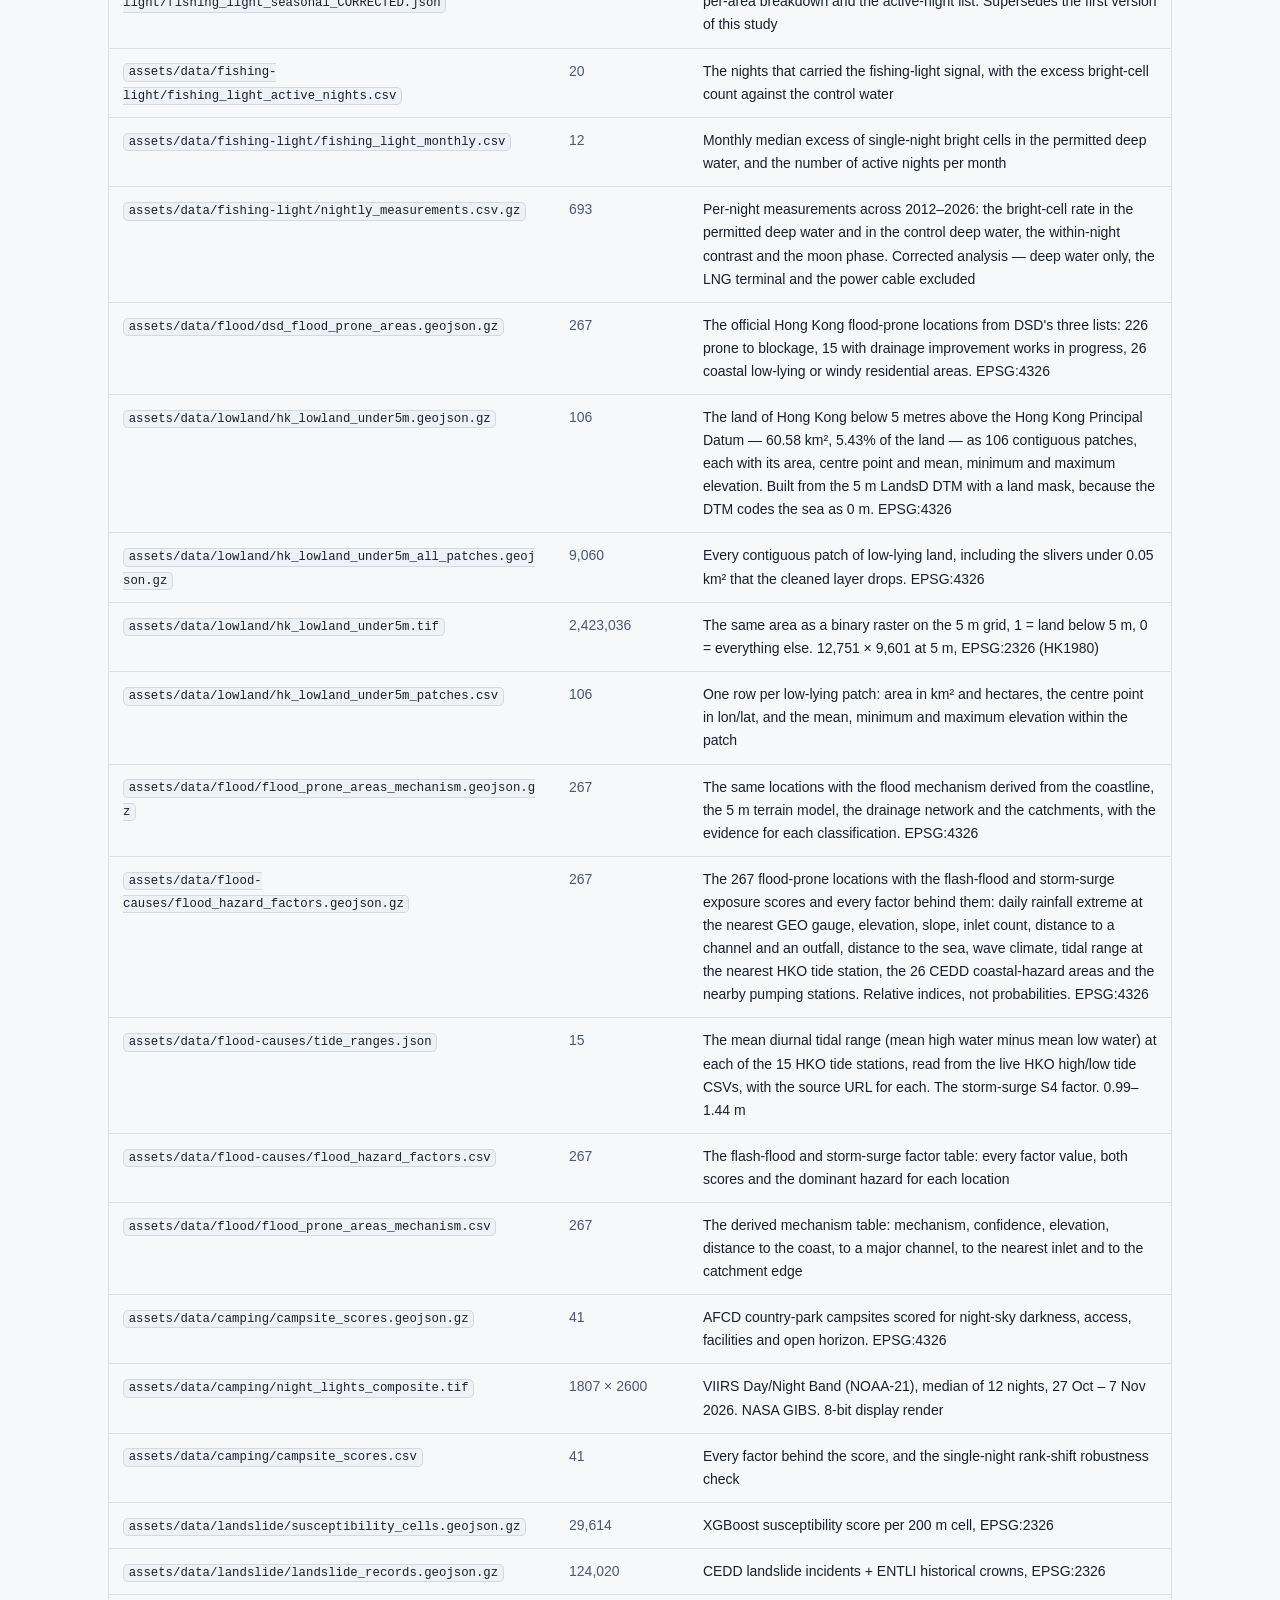
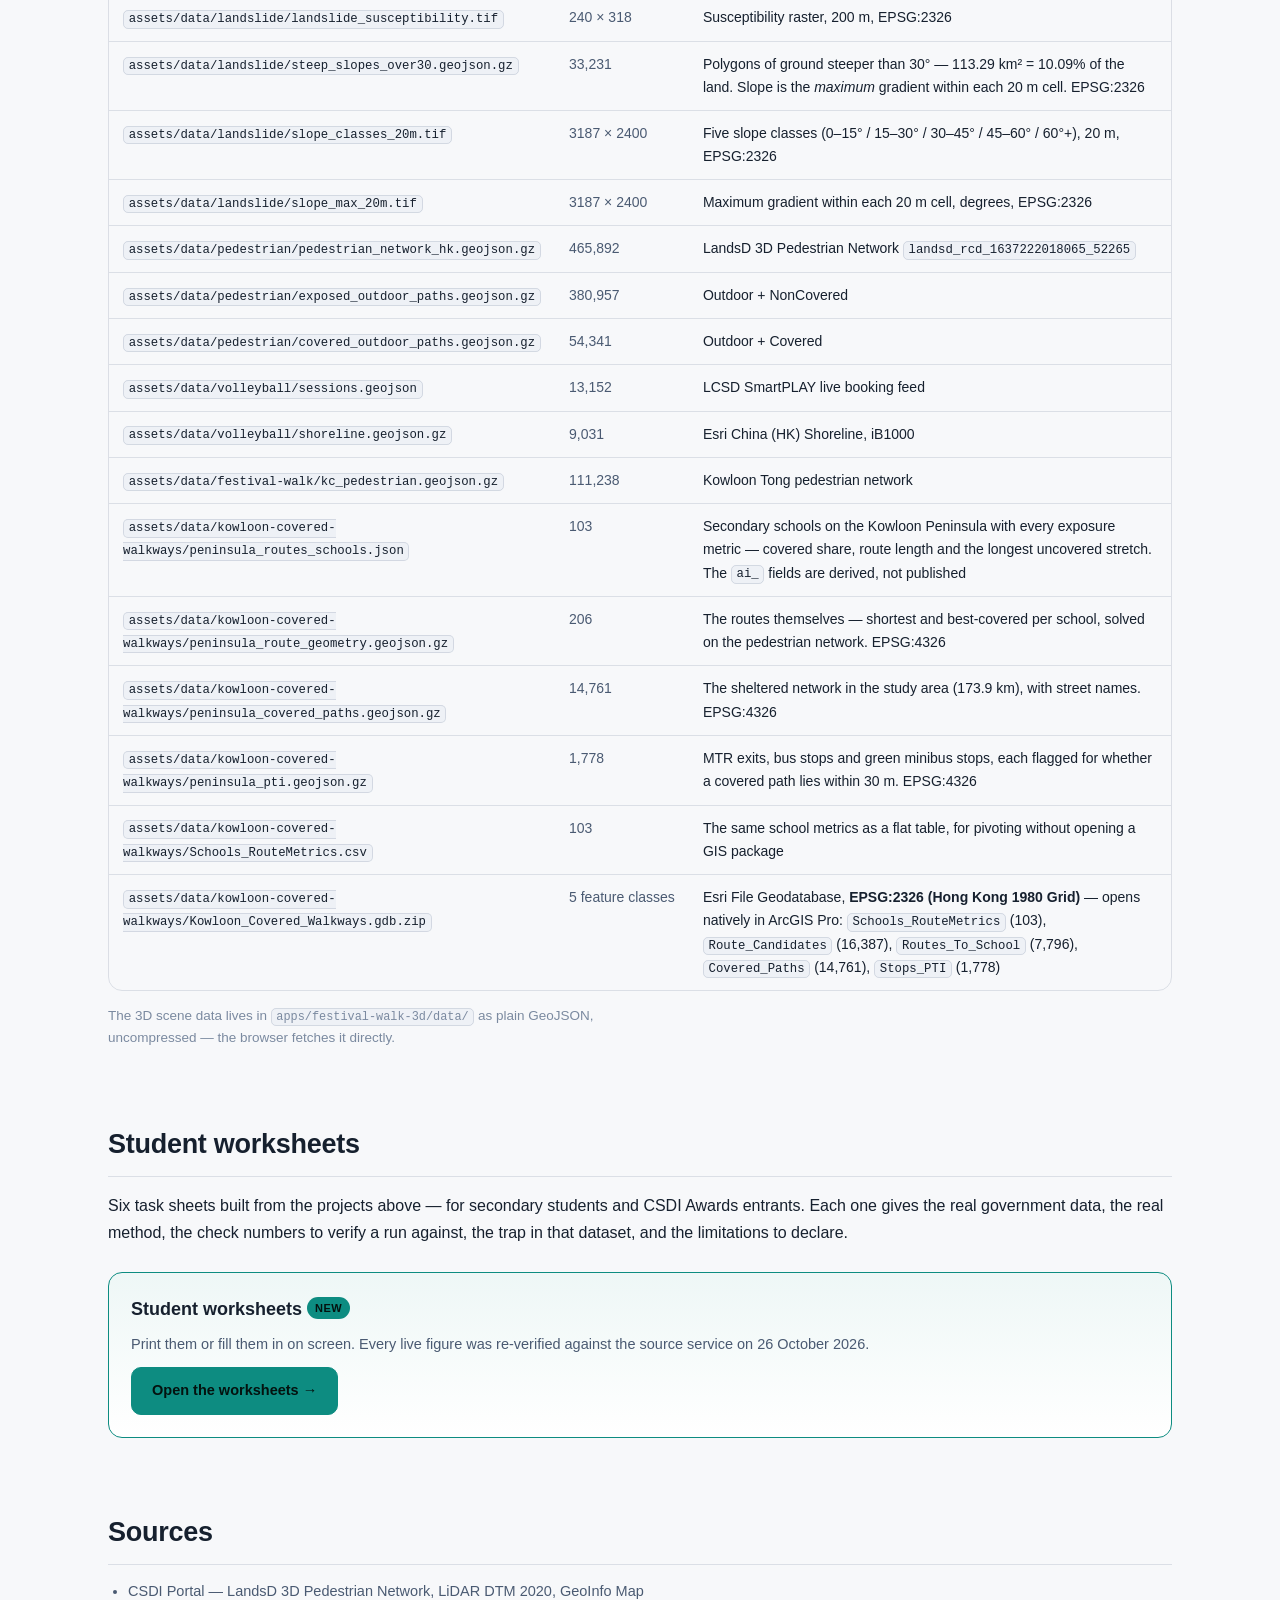
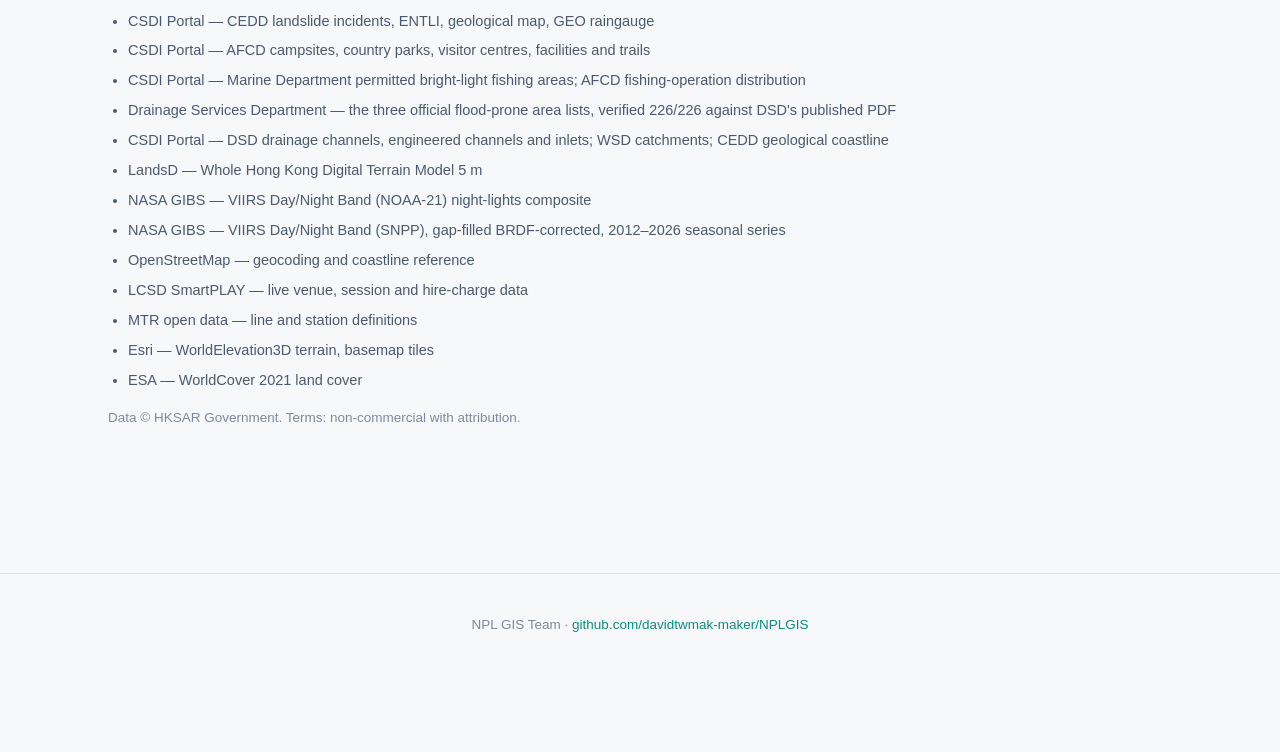
==== commit 25246213: "Add the Kowloon covered-walkway analysis to school Which secondary schools on the Kowloon Peninsula " ====
--- a/index.html
+++ b/index.html
@@ -15,6 +15,7 @@
       <nav>
         <a href="./apps/festival-walk-3d/">3D Map</a>
         <a href="./apps/landslide-susceptibility/">Landslide Map</a>
+        <a href="./apps/kowloon-covered-walkways/">Covered Walkways</a>
         <a href="./#projects">Projects</a>
         <a href="./#maps">Maps</a>
         <a href="./#data">Data</a>
@@ -72,6 +73,21 @@
           </article>
 
           <article class="card">
+            <h3>Covered walkways to school <span class="tag tag-live">live</span></h3>
+            <p>
+              How much of the walk from a bus, minibus or MTR stop to each secondary school on
+              the Kowloon Peninsula is under cover? Routes are shortest paths on the pedestrian
+              network — not straight lines — then measured segment by segment. Of 103 schools,
+              <em>62</em> cannot avoid a walk of 200 m or more with no cover, and only
+              <em>two</em> have a completely sheltered walk.
+            </p>
+            <p class="meta">
+              LandsD 3D Pedestrian Network via CSDI · 73,610 segments · 1,778 stops
+            </p>
+            <p><a class="btn btn-primary" href="./apps/kowloon-covered-walkways/">Open the web map →</a></p>
+          </article>
+
+          <article class="card">
             <h3>Flash flood and storm surge: the two non-blockage mechanisms</h3>
             <p>
               Each of the 267 flood-prone locations scored for
@@ -179,6 +195,13 @@
         <h2>Maps</h2>
         <p class="section-lede">All rendered output, full resolution.</p>
         <div class="map-grid">
+          <figure>
+            <a href="./assets/maps/kowloon-covered-walkways/kowloon_peninsula_covered_routes.png">
+              <img src="./assets/maps/kowloon-covered-walkways/kowloon_peninsula_covered_routes.png"
+                   alt="Two-panel map of the Kowloon Peninsula: covered pedestrian pathways in blue with MTR exits, bus stops, minibus stops and the 103 secondary schools; and the best-sheltered walking route from a stop to each school, coloured red to green by the share of the route under cover" loading="lazy" />
+            </a>
+            <figcaption><strong>Covered walkways to school</strong> — 103 secondary schools on the Kowloon Peninsula, each route solved on the pedestrian network and measured for cover</figcaption>
+          </figure>
           <figure>
             <a href="./assets/maps/fishing-light/HK_fishing_light_seasonal_map_CORRECTED.png">
               <img src="./assets/maps/fishing-light/HK_fishing_light_seasonal_map_CORRECTED.png"
@@ -440,6 +463,36 @@
                 <td><code>assets/data/festival-walk/kc_pedestrian.geojson.gz</code></td>
                 <td>111,238</td>
                 <td>Kowloon Tong pedestrian network</td>
+              </tr>
+              <tr>
+                <td><code>assets/data/kowloon-covered-walkways/peninsula_routes_schools.json</code></td>
+                <td>103</td>
+                <td>Secondary schools on the Kowloon Peninsula with every exposure metric — covered share, route length and the longest uncovered stretch. The <code>ai_</code> fields are derived, not published</td>
+              </tr>
+              <tr>
+                <td><code>assets/data/kowloon-covered-walkways/peninsula_route_geometry.geojson.gz</code></td>
+                <td>206</td>
+                <td>The routes themselves — shortest and best-covered per school, solved on the pedestrian network. EPSG:4326</td>
+              </tr>
+              <tr>
+                <td><code>assets/data/kowloon-covered-walkways/peninsula_covered_paths.geojson.gz</code></td>
+                <td>14,761</td>
+                <td>The sheltered network in the study area (173.9 km), with street names. EPSG:4326</td>
+              </tr>
+              <tr>
+                <td><code>assets/data/kowloon-covered-walkways/peninsula_pti.geojson.gz</code></td>
+                <td>1,778</td>
+                <td>MTR exits, bus stops and green minibus stops, each flagged for whether a covered path lies within 30 m. EPSG:4326</td>
+              </tr>
+              <tr>
+                <td><code>assets/data/kowloon-covered-walkways/Schools_RouteMetrics.csv</code></td>
+                <td>103</td>
+                <td>The same school metrics as a flat table, for pivoting without opening a GIS package</td>
+              </tr>
+              <tr>
+                <td><code>assets/data/kowloon-covered-walkways/Kowloon_Covered_Walkways.gdb.zip</code></td>
+                <td>5 feature classes</td>
+                <td>Esri File Geodatabase, <strong>EPSG:2326 (Hong Kong 1980 Grid)</strong> — opens natively in ArcGIS Pro: <code>Schools_RouteMetrics</code> (103), <code>Route_Candidates</code> (16,387), <code>Routes_To_School</code> (7,796), <code>Covered_Paths</code> (14,761), <code>Stops_PTI</code> (1,778)</td>
               </tr>
             </tbody>
           </table>
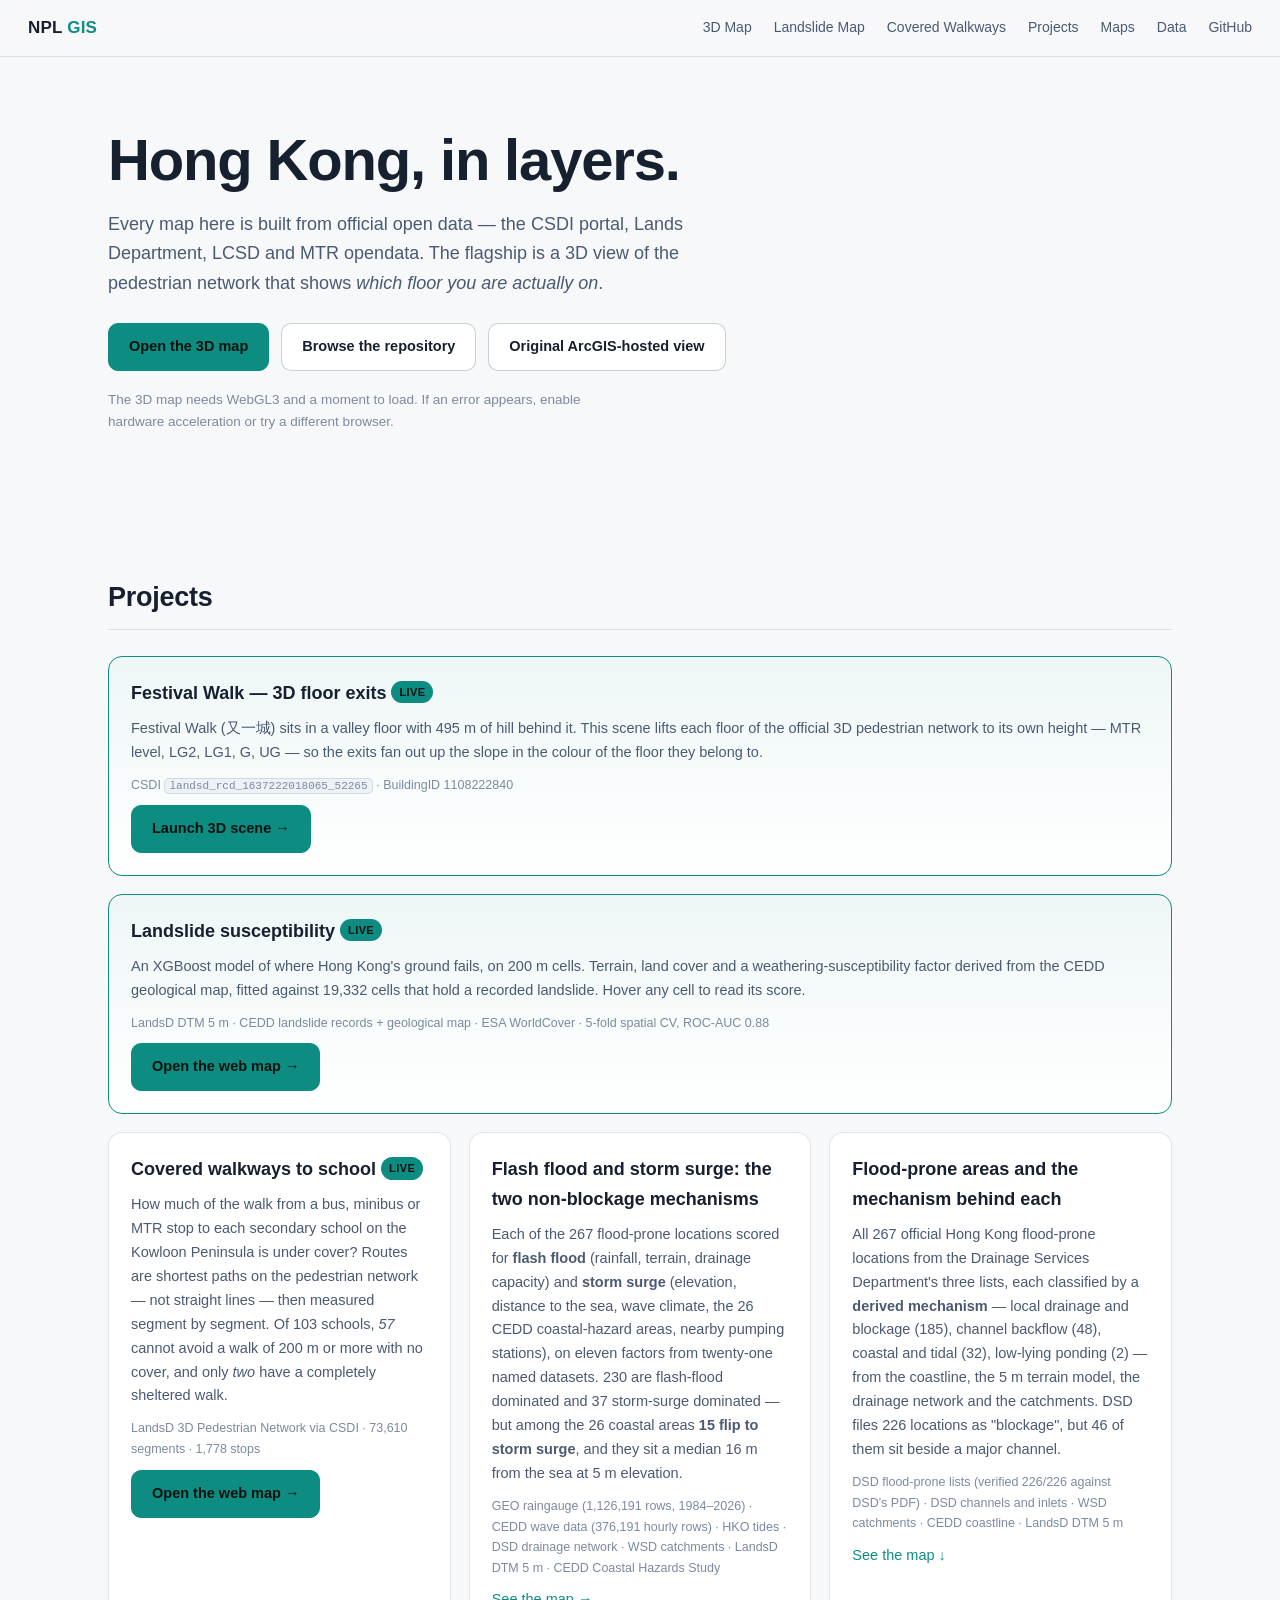
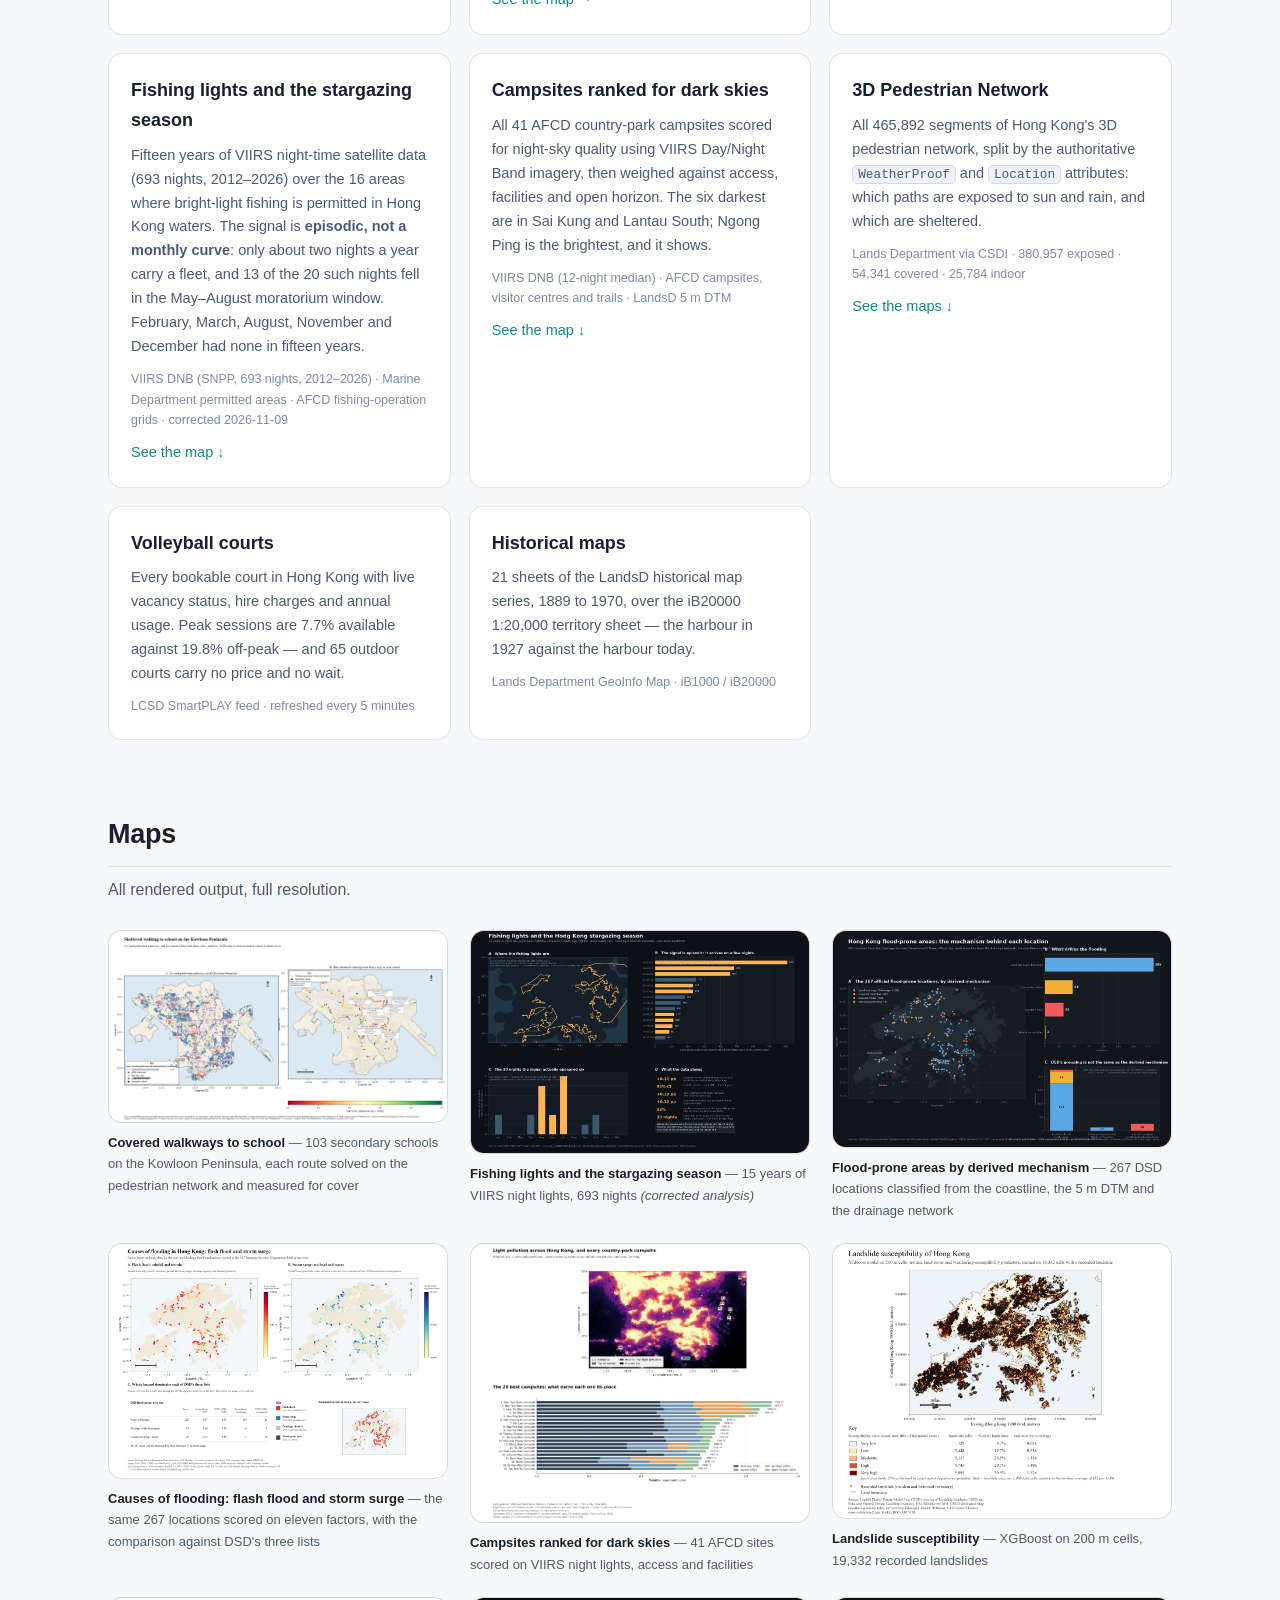
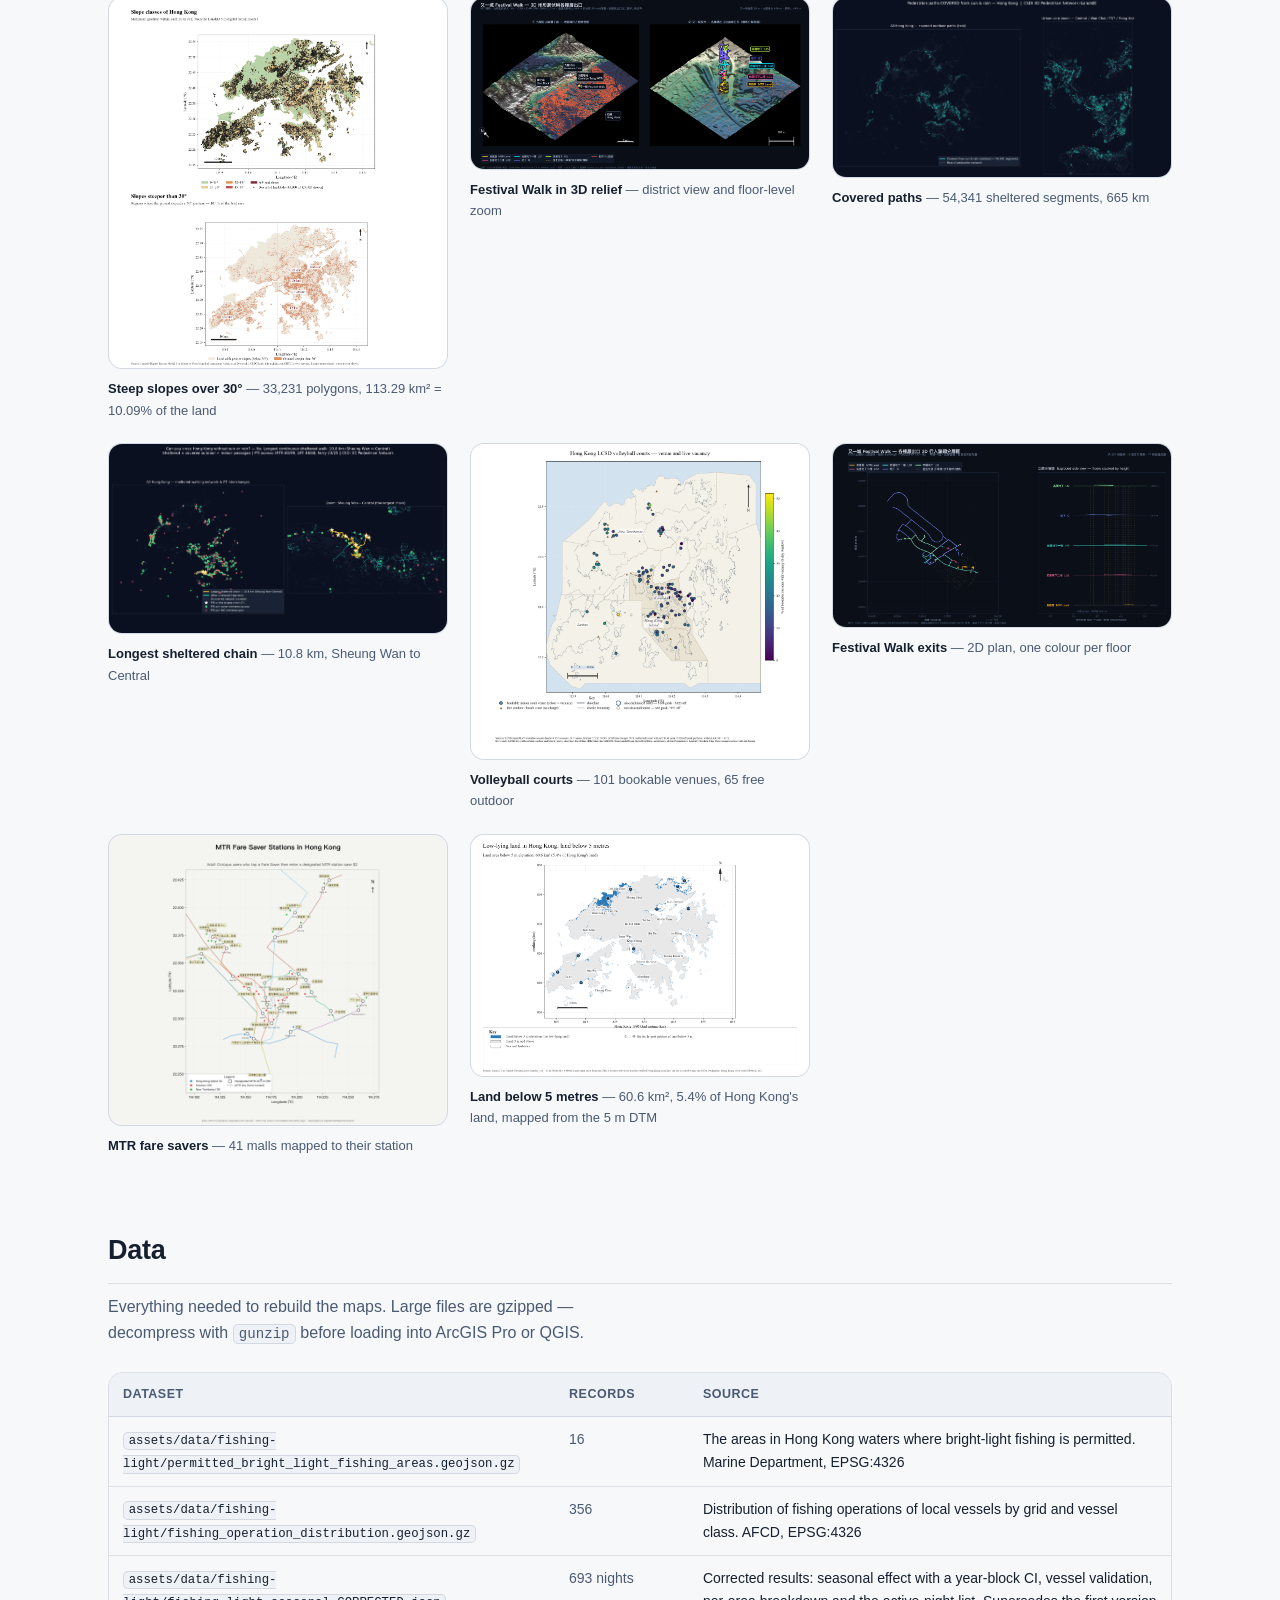
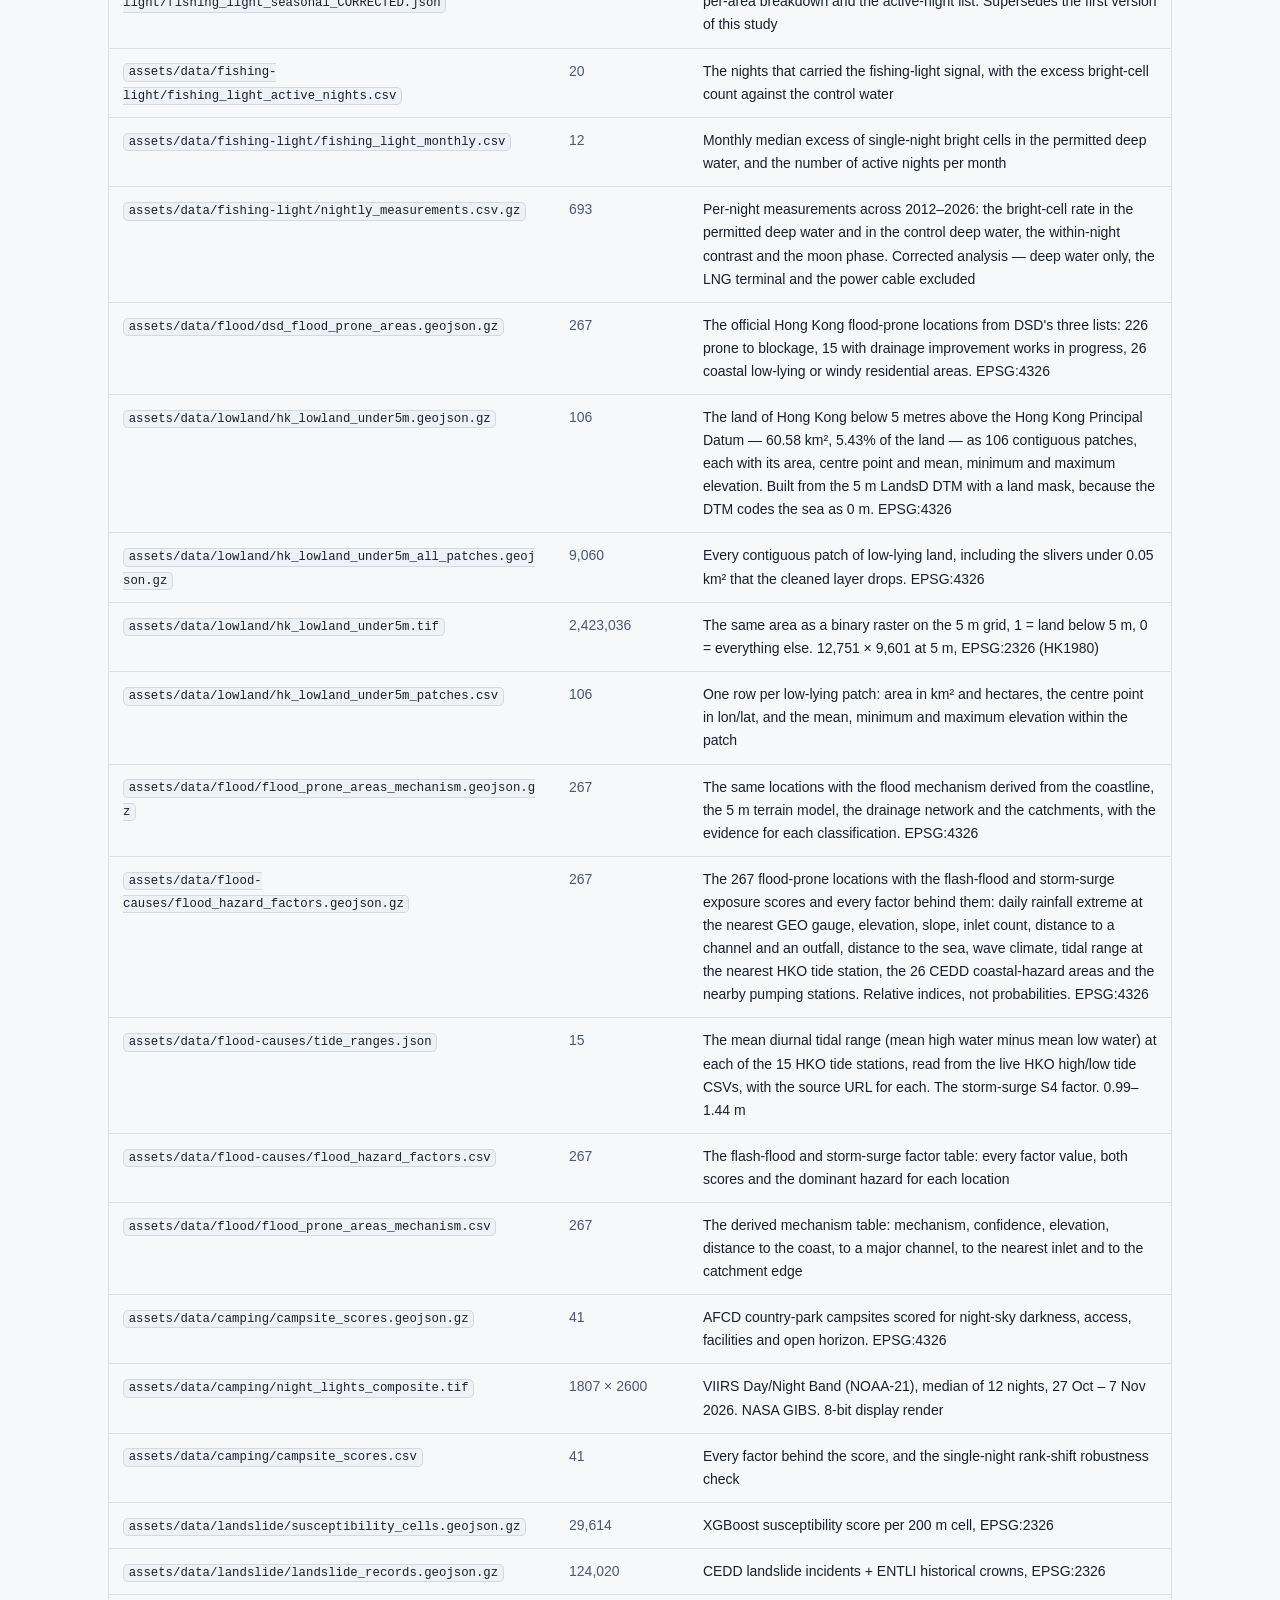
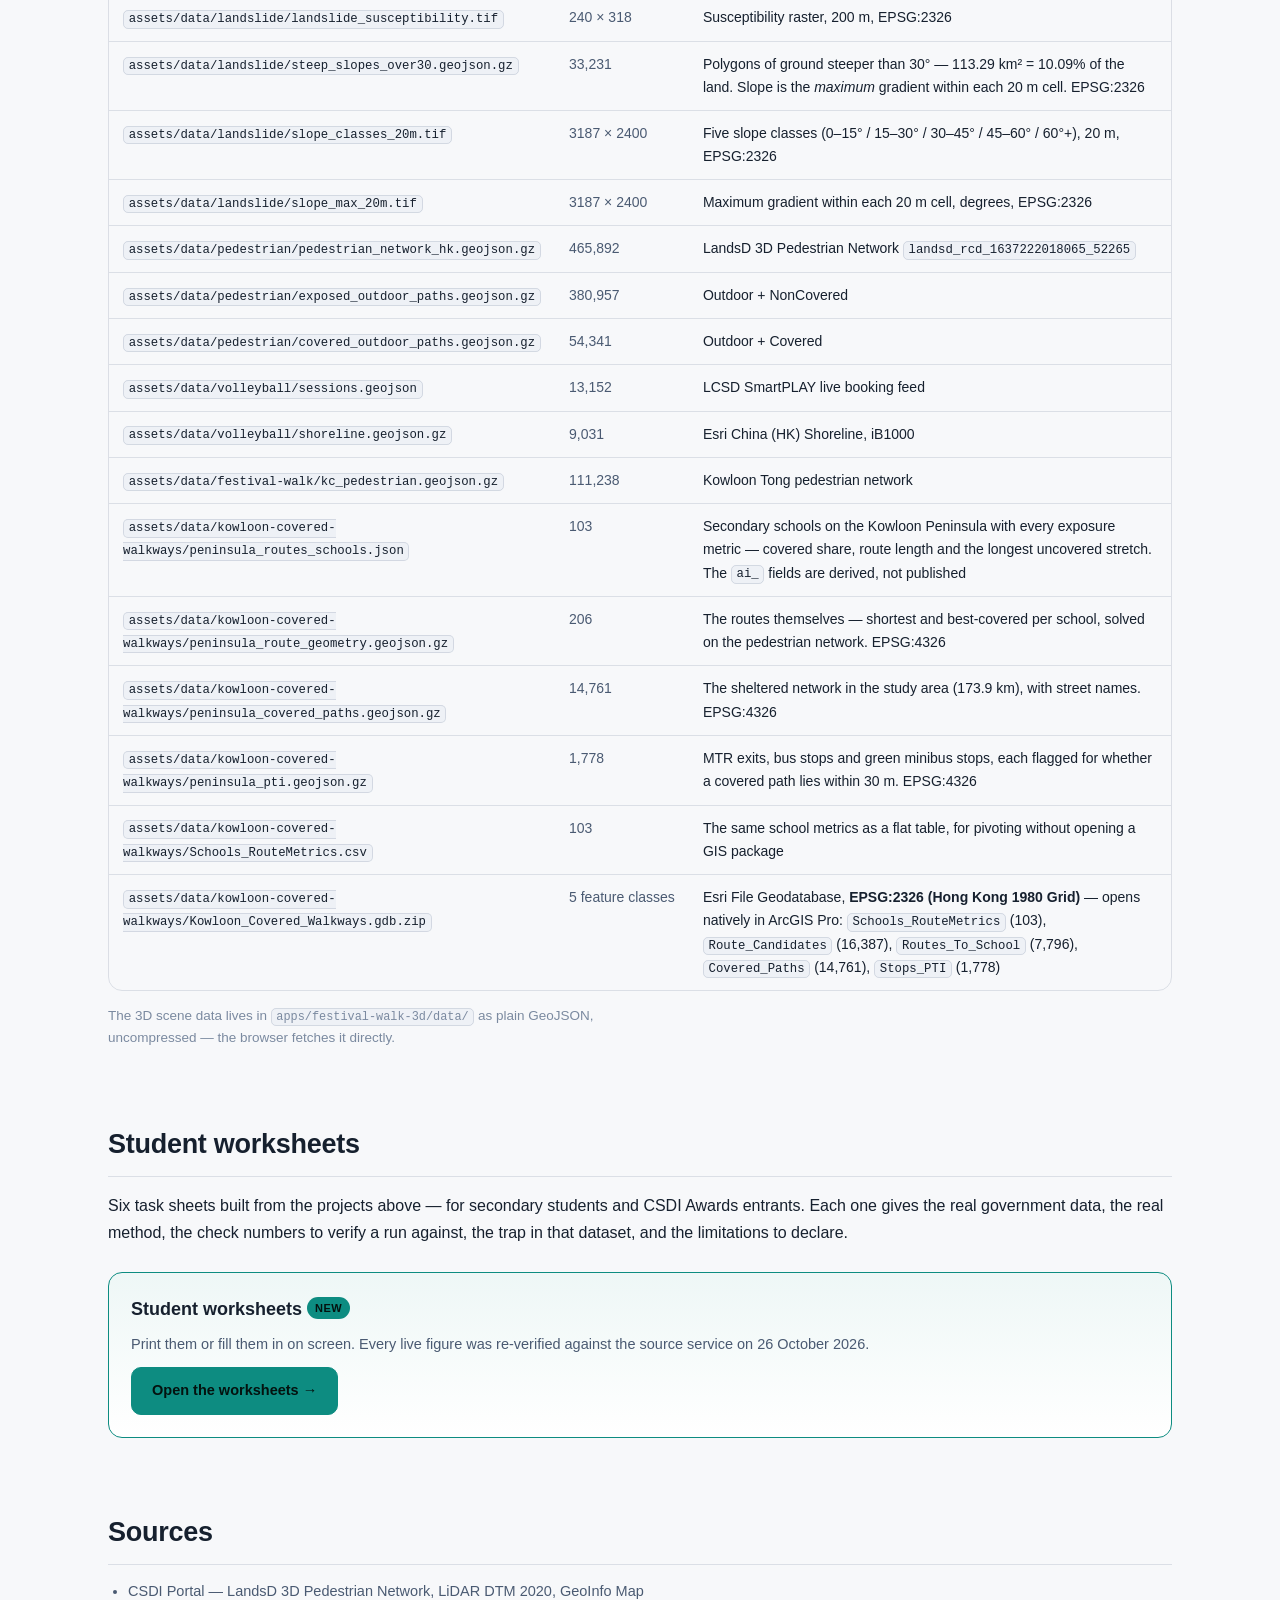
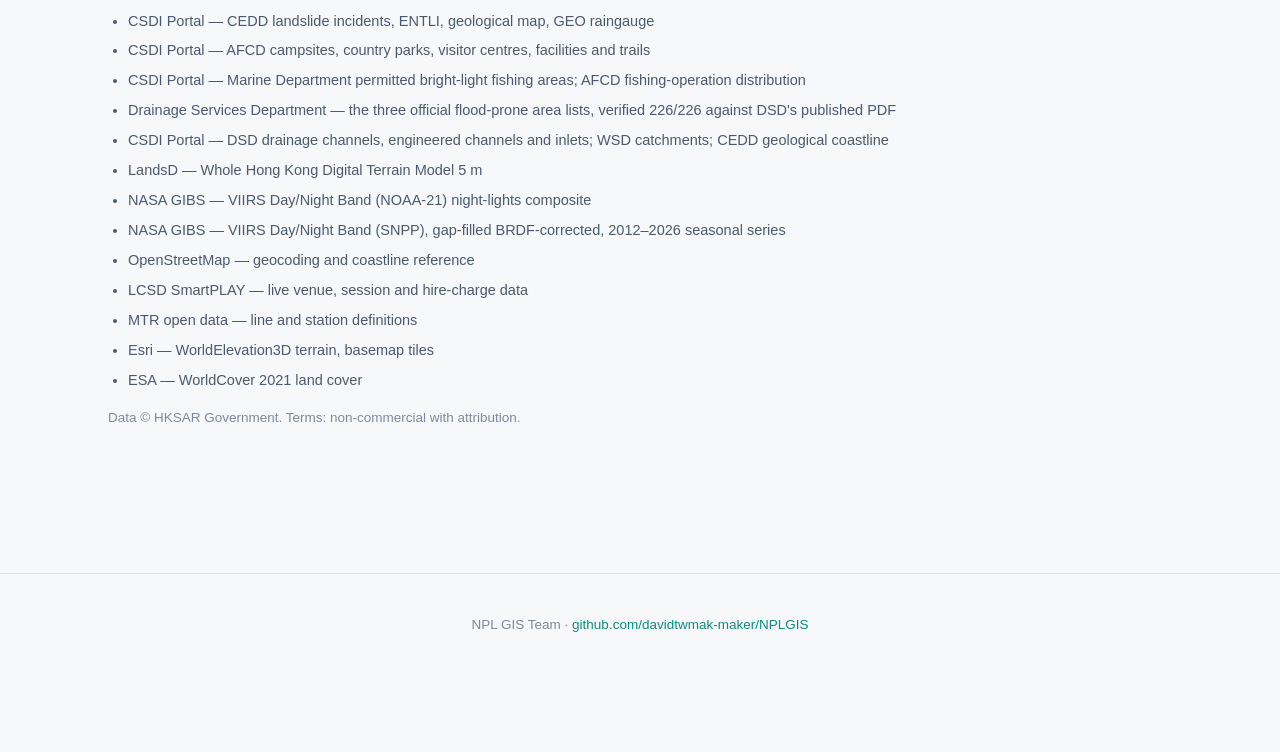
==== commit b4141254: "Show each school's routes on click, and fix the distance measurement Two things: a new interaction, " ====
--- a/index.html
+++ b/index.html
@@ -78,7 +78,7 @@
               How much of the walk from a bus, minibus or MTR stop to each secondary school on
               the Kowloon Peninsula is under cover? Routes are shortest paths on the pedestrian
               network — not straight lines — then measured segment by segment. Of 103 schools,
-              <em>62</em> cannot avoid a walk of 200 m or more with no cover, and only
+              <em>57</em> cannot avoid a walk of 200 m or more with no cover, and only
               <em>two</em> have a completely sheltered walk.
             </p>
             <p class="meta">
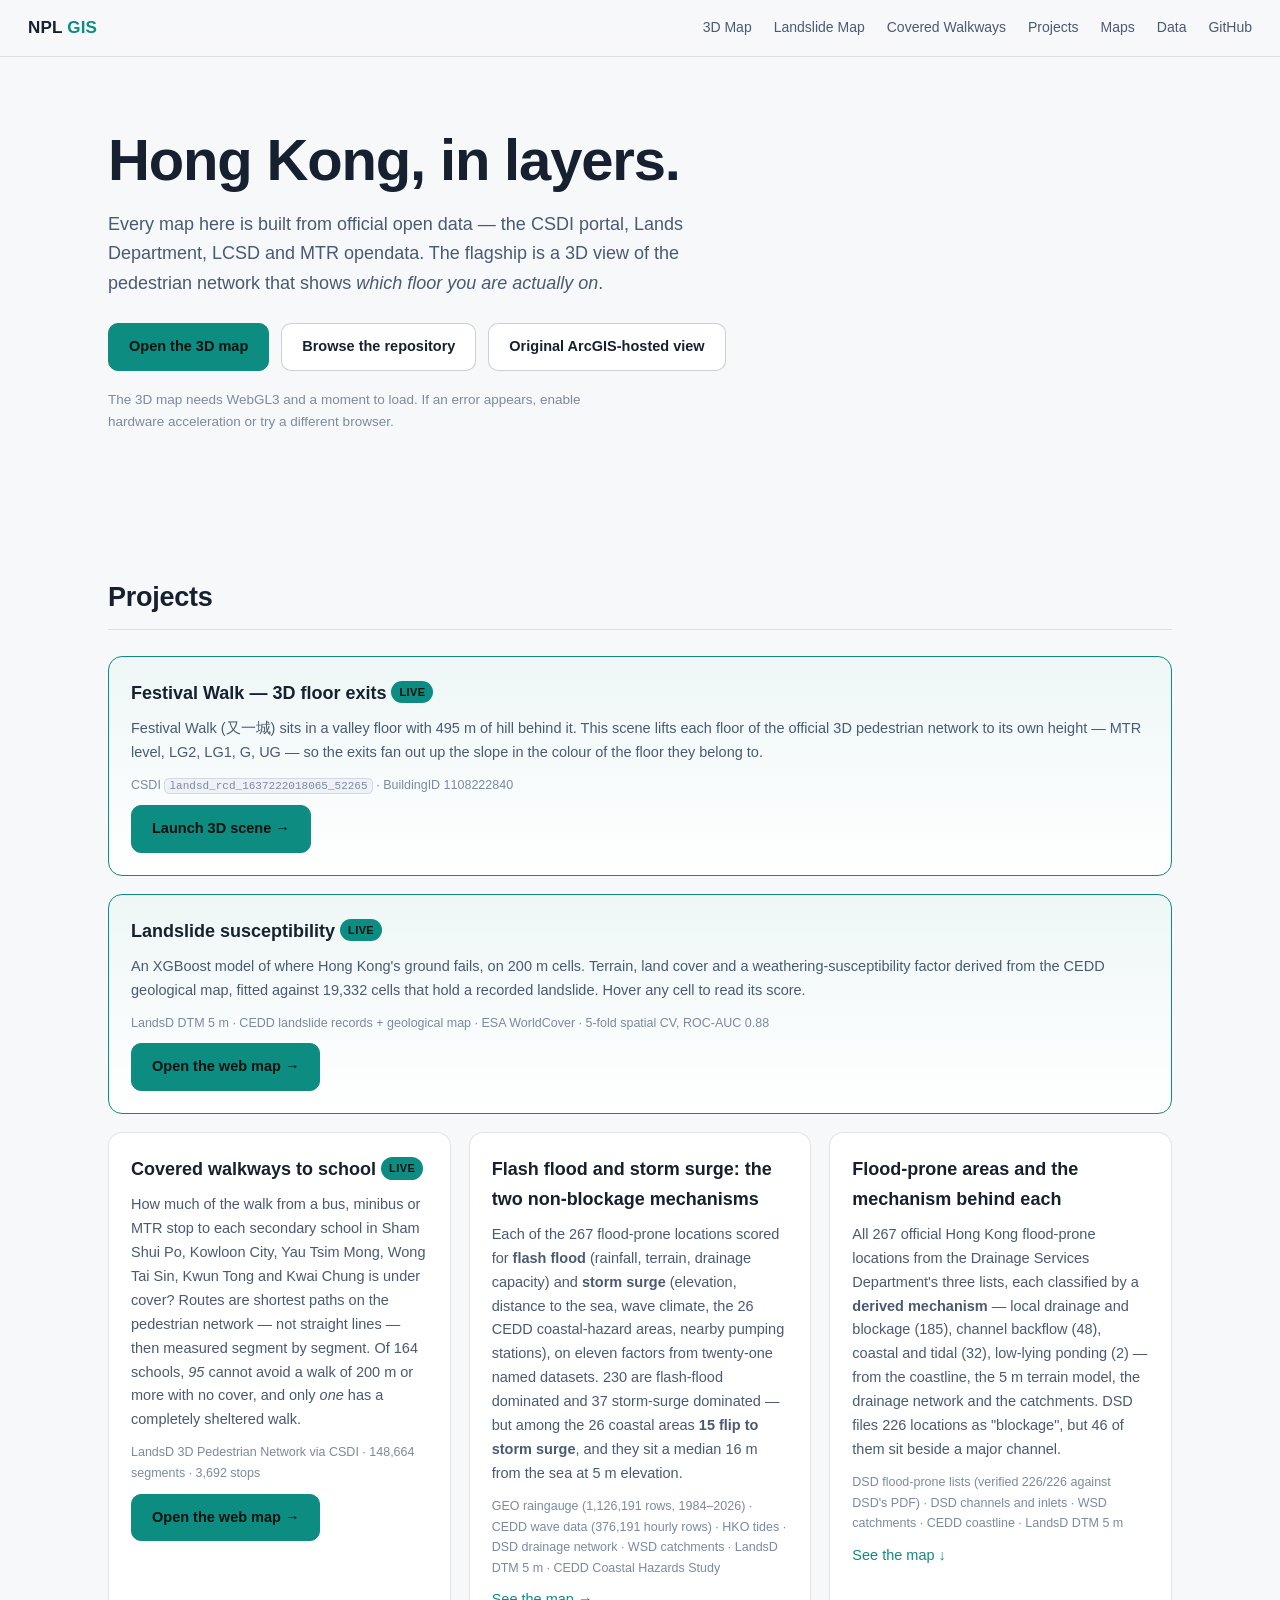
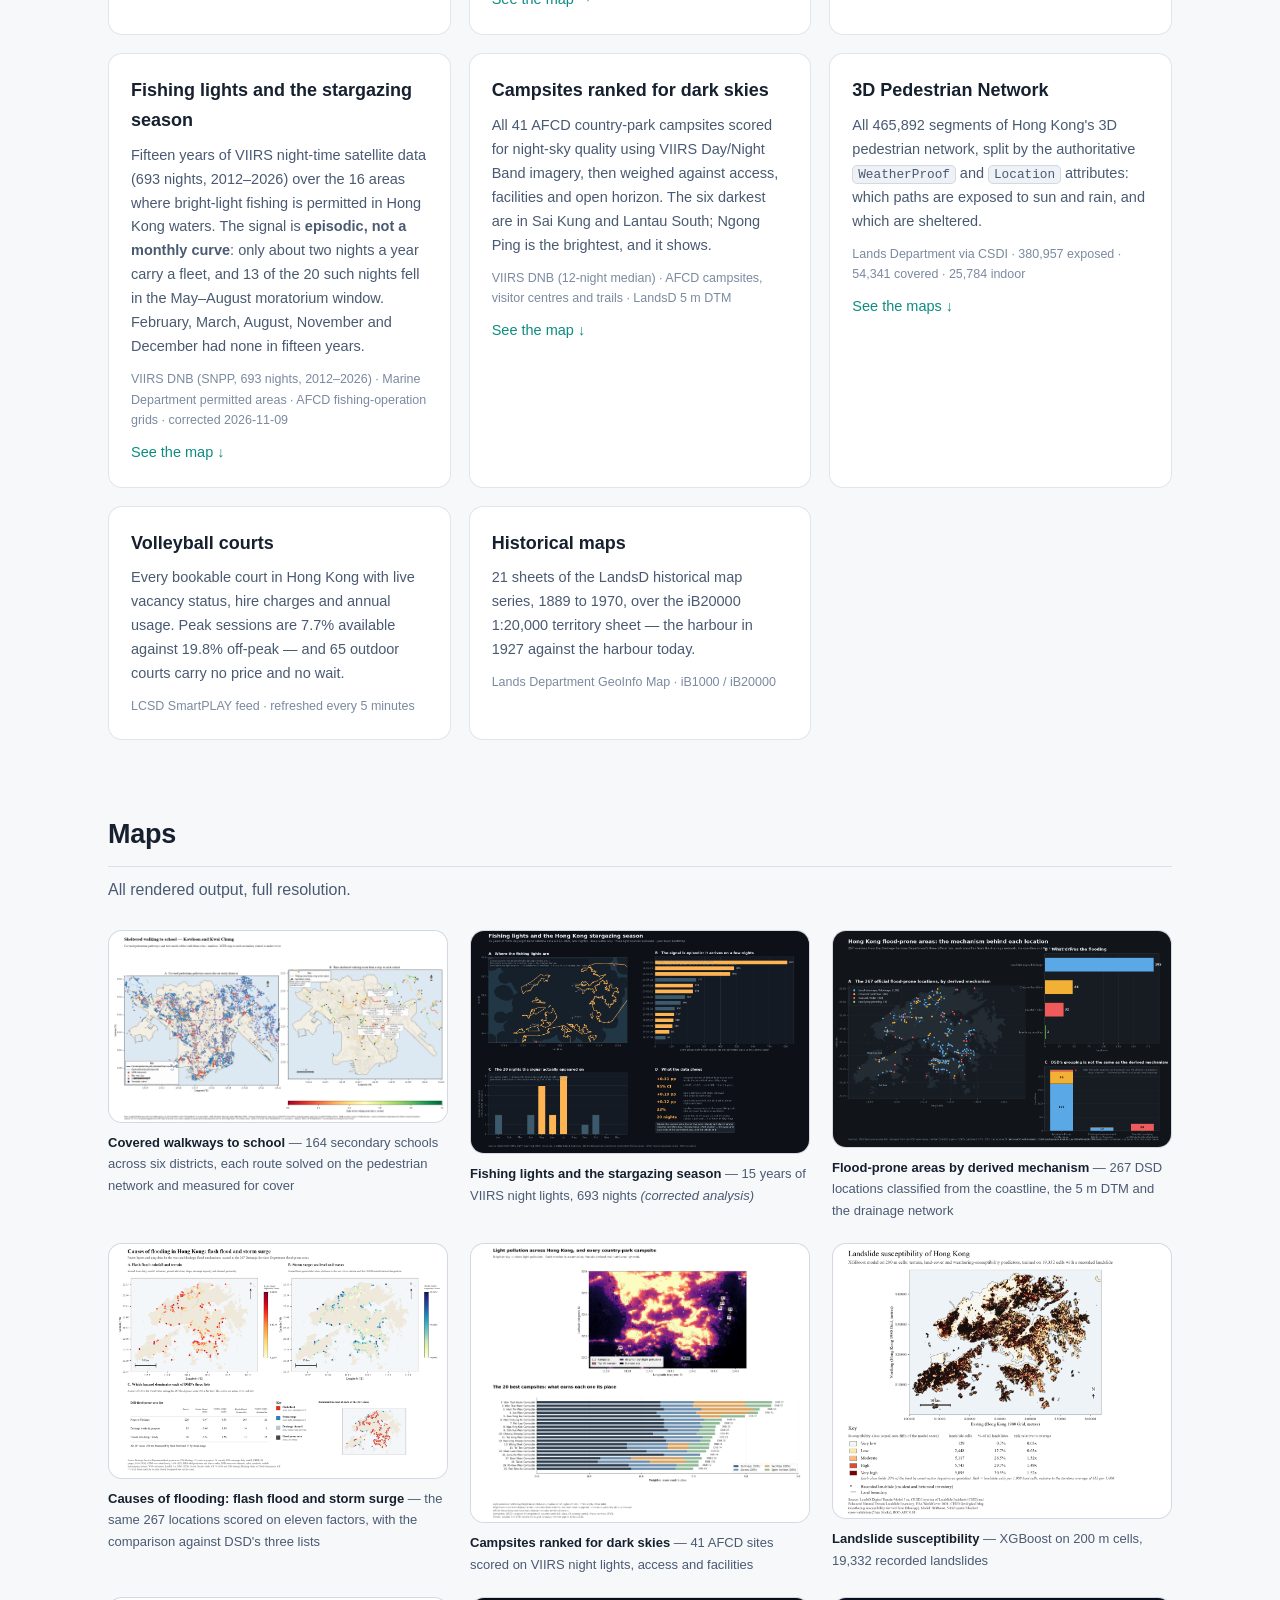
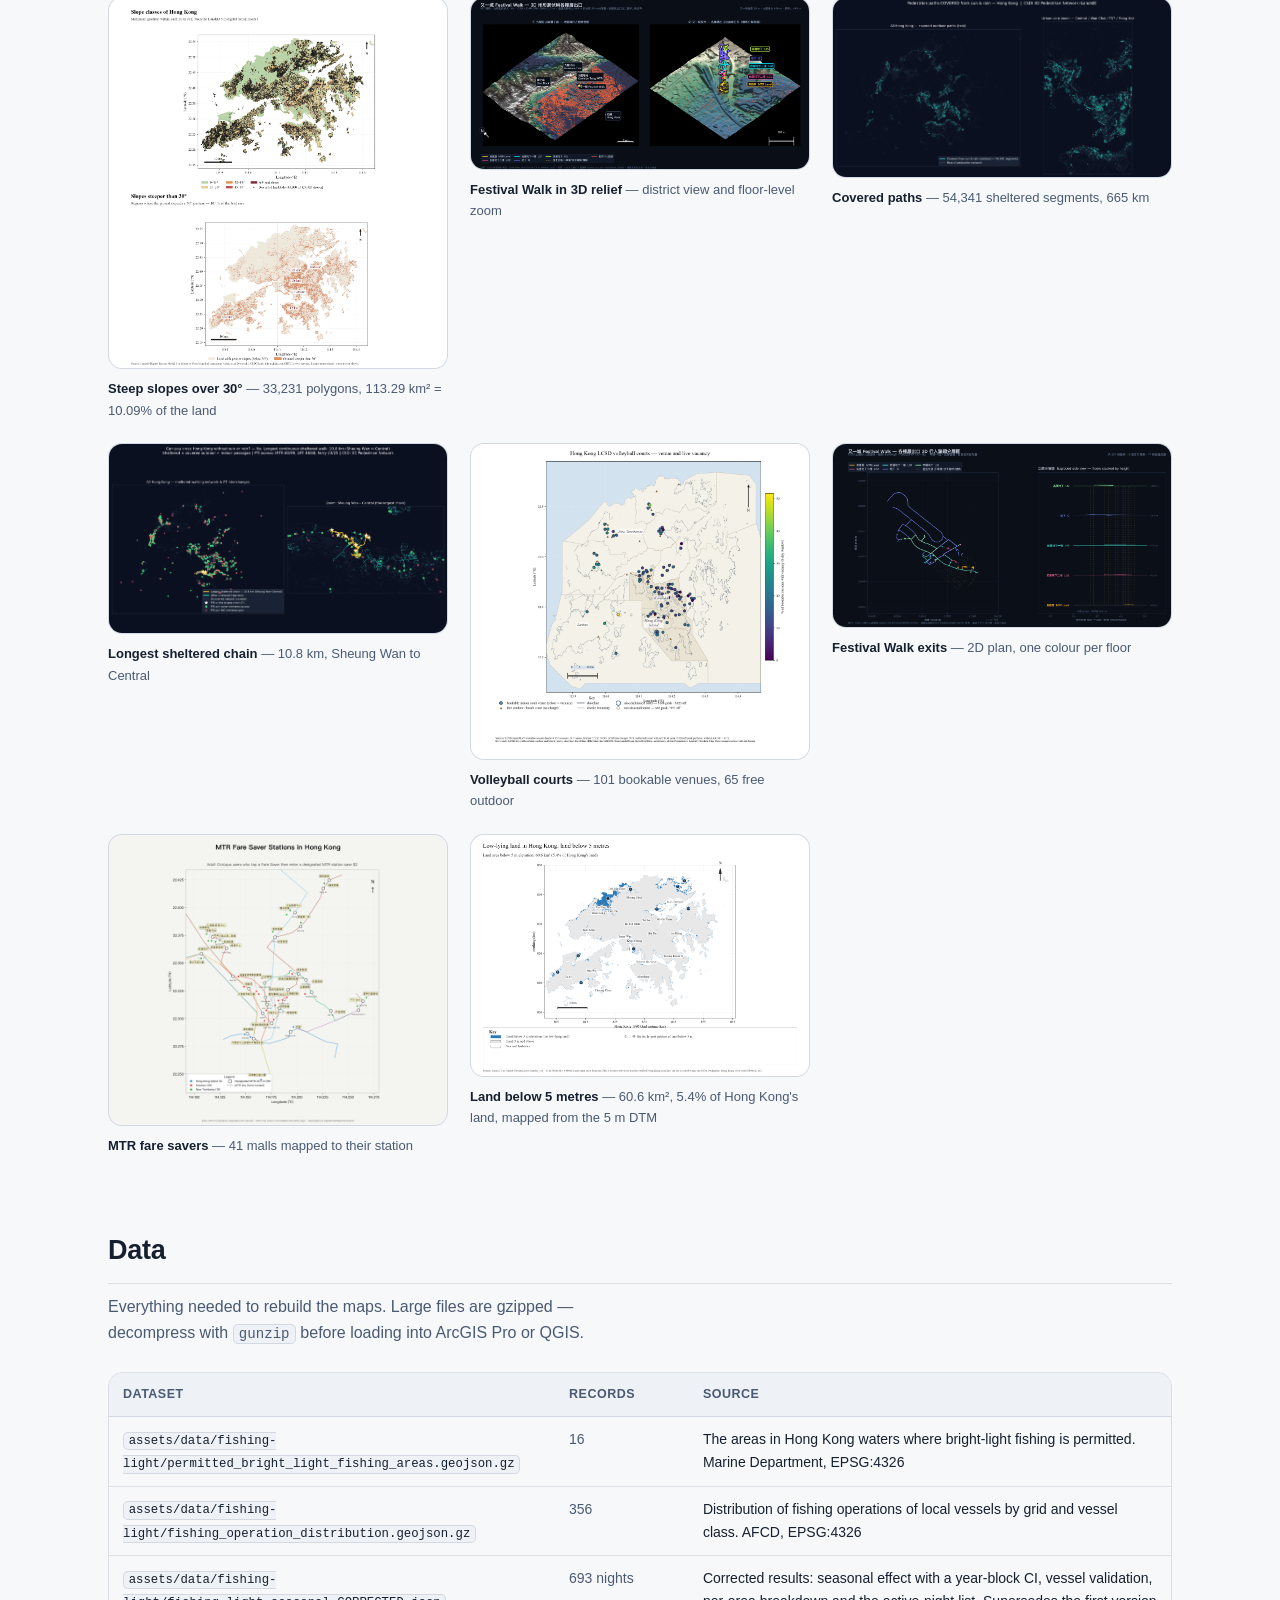
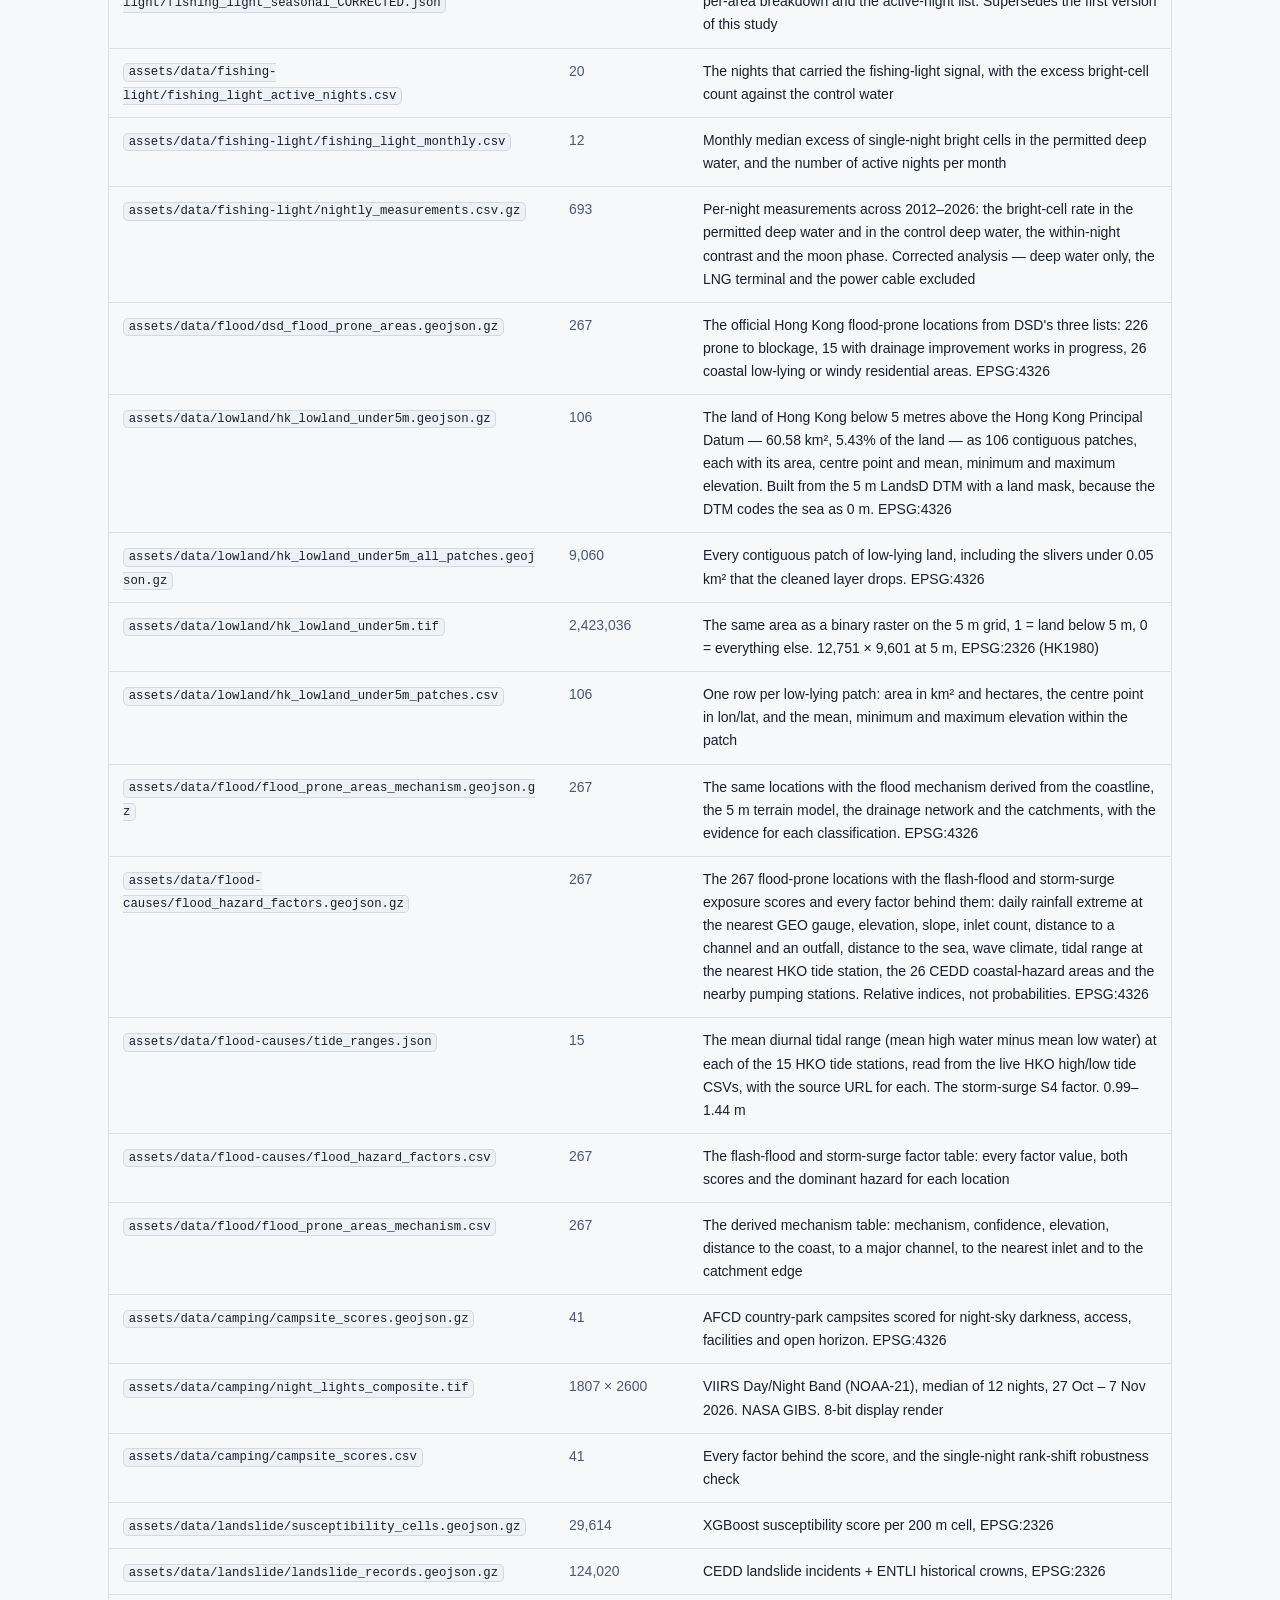
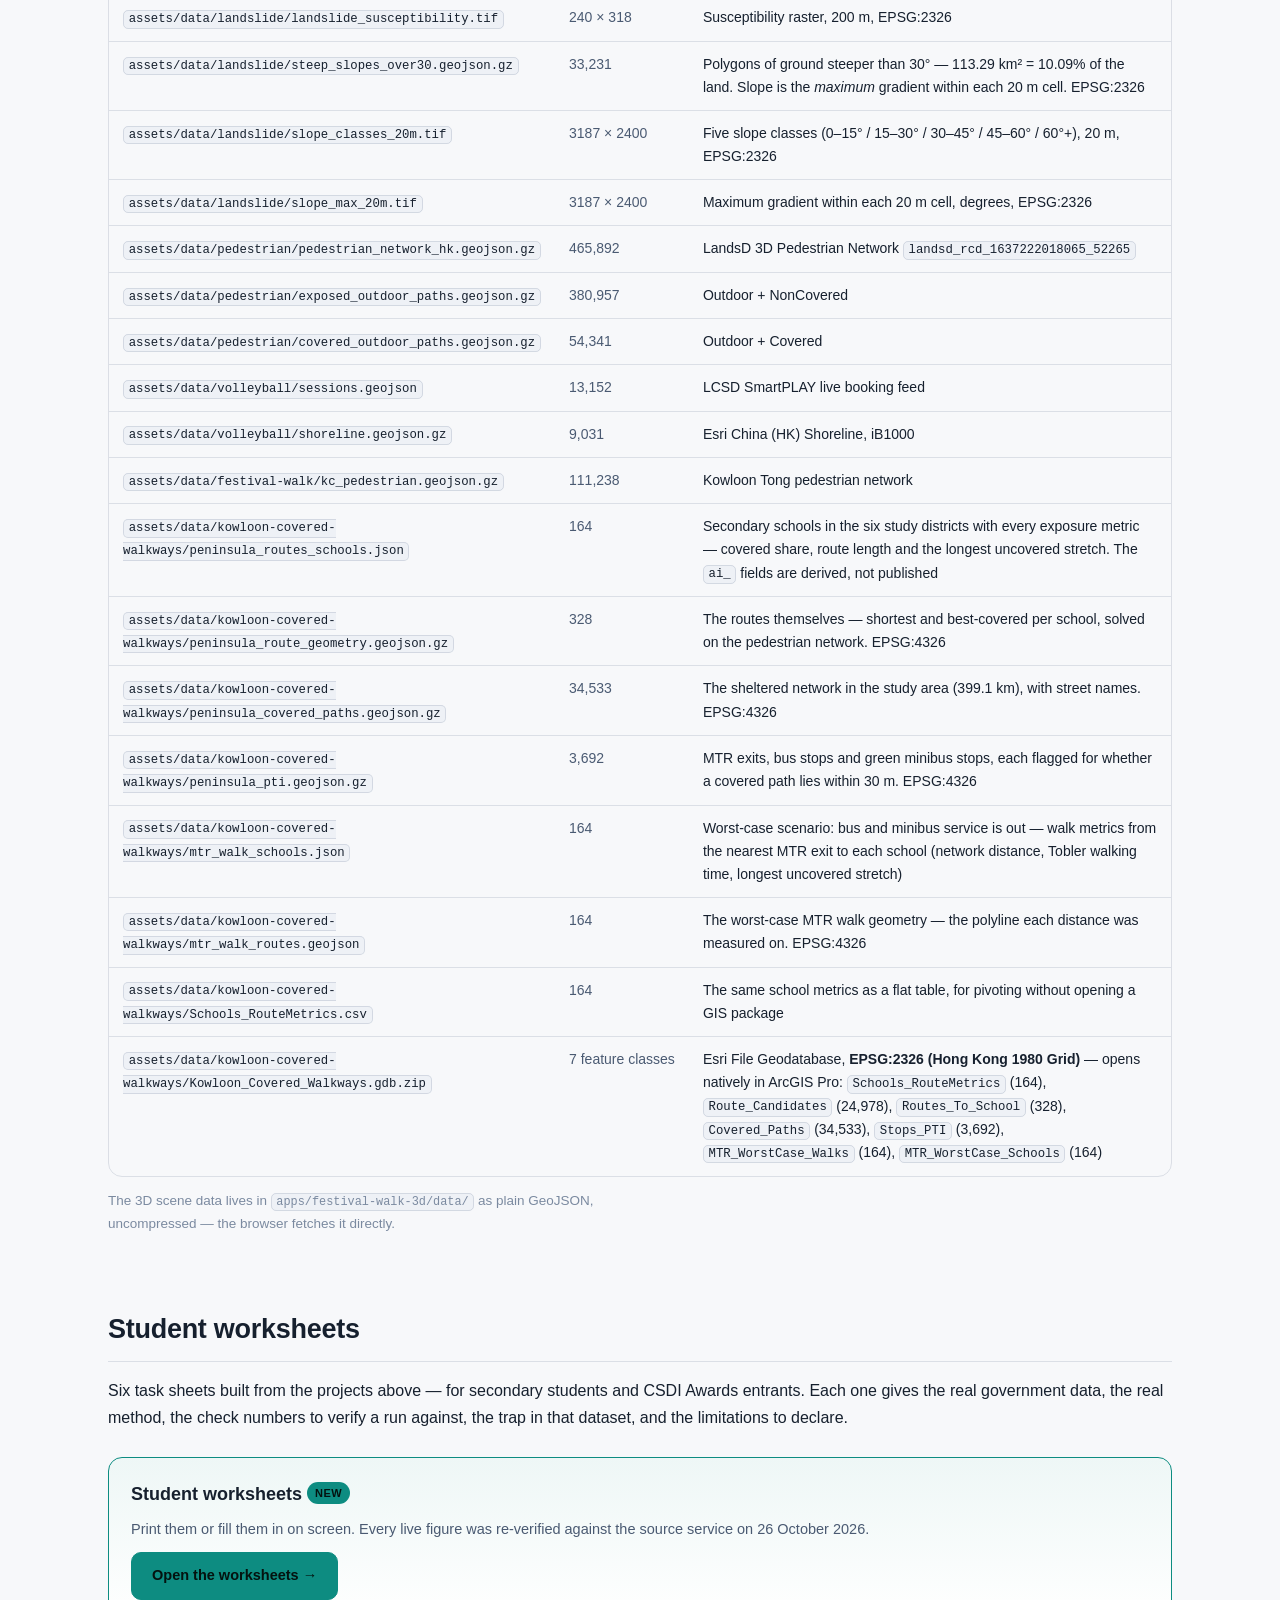
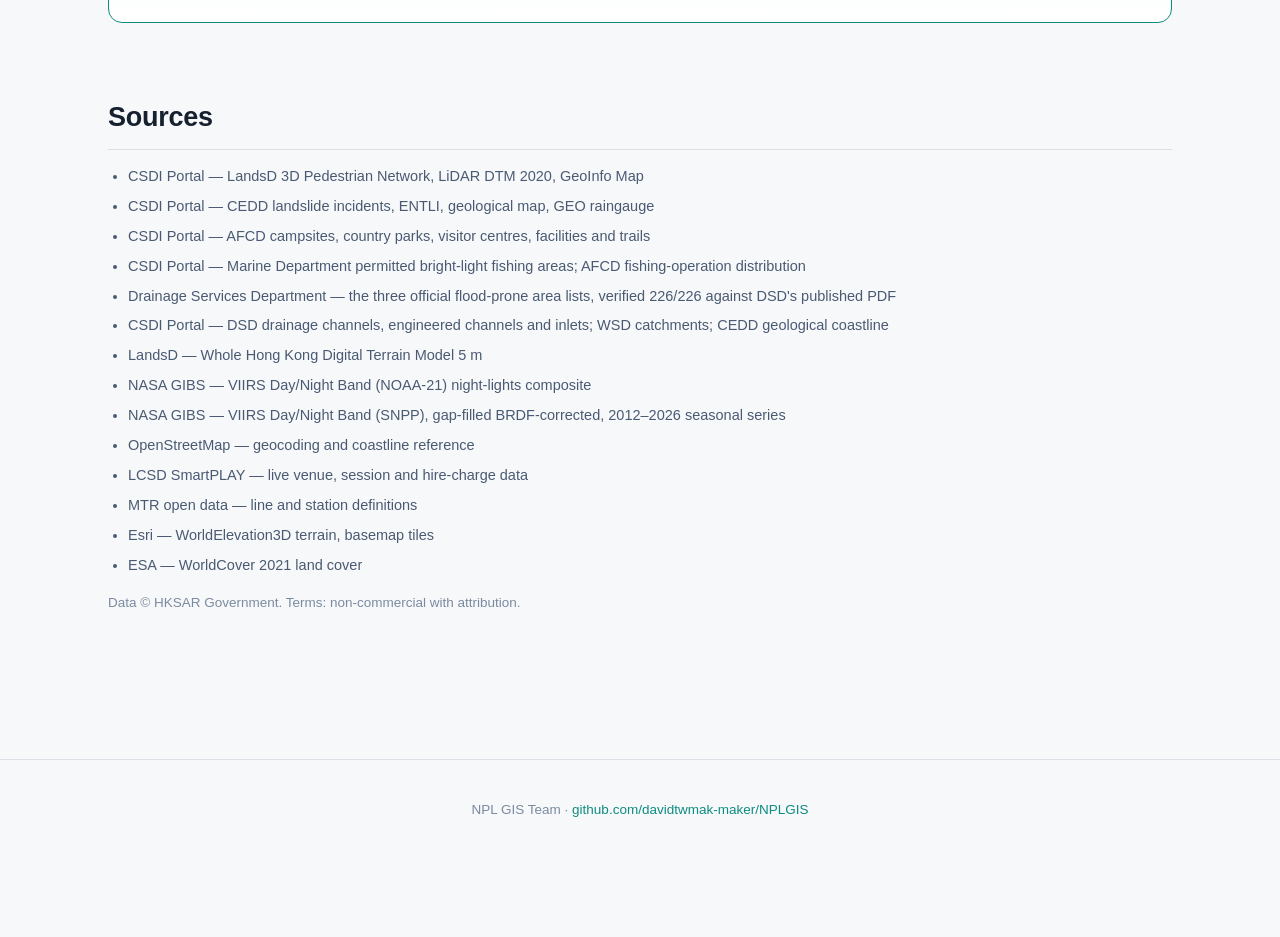
==== commit cf3793fd: "Expand study to six districts; access typology with paired bus/MTR routes - school scope: registered" ====
--- a/index.html
+++ b/index.html
@@ -75,14 +75,15 @@
           <article class="card">
             <h3>Covered walkways to school <span class="tag tag-live">live</span></h3>
             <p>
-              How much of the walk from a bus, minibus or MTR stop to each secondary school on
-              the Kowloon Peninsula is under cover? Routes are shortest paths on the pedestrian
-              network — not straight lines — then measured segment by segment. Of 103 schools,
-              <em>57</em> cannot avoid a walk of 200 m or more with no cover, and only
-              <em>two</em> have a completely sheltered walk.
-            </p>
-            <p class="meta">
-              LandsD 3D Pedestrian Network via CSDI · 73,610 segments · 1,778 stops
+              How much of the walk from a bus, minibus or MTR stop to each secondary school in
+              Sham Shui Po, Kowloon City, Yau Tsim Mong, Wong Tai Sin, Kwun Tong and Kwai Chung
+              is under cover? Routes are shortest paths on the pedestrian
+              network — not straight lines — then measured segment by segment. Of 164 schools,
+              <em>95</em> cannot avoid a walk of 200 m or more with no cover, and only
+              <em>one</em> has a completely sheltered walk.
+            </p>
+            <p class="meta">
+              LandsD 3D Pedestrian Network via CSDI · 148,664 segments · 3,692 stops
             </p>
             <p><a class="btn btn-primary" href="./apps/kowloon-covered-walkways/">Open the web map →</a></p>
           </article>
@@ -198,9 +199,9 @@
           <figure>
             <a href="./assets/maps/kowloon-covered-walkways/kowloon_peninsula_covered_routes.png">
               <img src="./assets/maps/kowloon-covered-walkways/kowloon_peninsula_covered_routes.png"
-                   alt="Two-panel map of the Kowloon Peninsula: covered pedestrian pathways in blue with MTR exits, bus stops, minibus stops and the 103 secondary schools; and the best-sheltered walking route from a stop to each school, coloured red to green by the share of the route under cover" loading="lazy" />
-            </a>
-            <figcaption><strong>Covered walkways to school</strong> — 103 secondary schools on the Kowloon Peninsula, each route solved on the pedestrian network and measured for cover</figcaption>
+                   alt="Two-panel map of Kowloon and Kwai Chung: covered pedestrian pathways in blue with MTR exits, bus stops, minibus stops and the 164 secondary schools; and the best-sheltered walking route from a stop to each school, coloured red to green by the share of the route under cover" loading="lazy" />
+            </a>
+            <figcaption><strong>Covered walkways to school</strong> — 164 secondary schools across six districts, each route solved on the pedestrian network and measured for cover</figcaption>
           </figure>
           <figure>
             <a href="./assets/maps/fishing-light/HK_fishing_light_seasonal_map_CORRECTED.png">
@@ -466,33 +467,43 @@
               </tr>
               <tr>
                 <td><code>assets/data/kowloon-covered-walkways/peninsula_routes_schools.json</code></td>
-                <td>103</td>
-                <td>Secondary schools on the Kowloon Peninsula with every exposure metric — covered share, route length and the longest uncovered stretch. The <code>ai_</code> fields are derived, not published</td>
+                <td>164</td>
+                <td>Secondary schools in the six study districts with every exposure metric — covered share, route length and the longest uncovered stretch. The <code>ai_</code> fields are derived, not published</td>
               </tr>
               <tr>
                 <td><code>assets/data/kowloon-covered-walkways/peninsula_route_geometry.geojson.gz</code></td>
-                <td>206</td>
+                <td>328</td>
                 <td>The routes themselves — shortest and best-covered per school, solved on the pedestrian network. EPSG:4326</td>
               </tr>
               <tr>
                 <td><code>assets/data/kowloon-covered-walkways/peninsula_covered_paths.geojson.gz</code></td>
-                <td>14,761</td>
-                <td>The sheltered network in the study area (173.9 km), with street names. EPSG:4326</td>
+                <td>34,533</td>
+                <td>The sheltered network in the study area (399.1 km), with street names. EPSG:4326</td>
               </tr>
               <tr>
                 <td><code>assets/data/kowloon-covered-walkways/peninsula_pti.geojson.gz</code></td>
-                <td>1,778</td>
+                <td>3,692</td>
                 <td>MTR exits, bus stops and green minibus stops, each flagged for whether a covered path lies within 30 m. EPSG:4326</td>
               </tr>
               <tr>
+                <td><code>assets/data/kowloon-covered-walkways/mtr_walk_schools.json</code></td>
+                <td>164</td>
+                <td>Worst-case scenario: bus and minibus service is out — walk metrics from the nearest MTR exit to each school (network distance, Tobler walking time, longest uncovered stretch)</td>
+              </tr>
+              <tr>
+                <td><code>assets/data/kowloon-covered-walkways/mtr_walk_routes.geojson</code></td>
+                <td>164</td>
+                <td>The worst-case MTR walk geometry — the polyline each distance was measured on. EPSG:4326</td>
+              </tr>
+              <tr>
                 <td><code>assets/data/kowloon-covered-walkways/Schools_RouteMetrics.csv</code></td>
-                <td>103</td>
+                <td>164</td>
                 <td>The same school metrics as a flat table, for pivoting without opening a GIS package</td>
               </tr>
               <tr>
                 <td><code>assets/data/kowloon-covered-walkways/Kowloon_Covered_Walkways.gdb.zip</code></td>
-                <td>5 feature classes</td>
-                <td>Esri File Geodatabase, <strong>EPSG:2326 (Hong Kong 1980 Grid)</strong> — opens natively in ArcGIS Pro: <code>Schools_RouteMetrics</code> (103), <code>Route_Candidates</code> (16,387), <code>Routes_To_School</code> (7,796), <code>Covered_Paths</code> (14,761), <code>Stops_PTI</code> (1,778)</td>
+                <td>7 feature classes</td>
+                <td>Esri File Geodatabase, <strong>EPSG:2326 (Hong Kong 1980 Grid)</strong> — opens natively in ArcGIS Pro: <code>Schools_RouteMetrics</code> (164), <code>Route_Candidates</code> (24,978), <code>Routes_To_School</code> (328), <code>Covered_Paths</code> (34,533), <code>Stops_PTI</code> (3,692), <code>MTR_WorstCase_Walks</code> (164), <code>MTR_WorstCase_Schools</code> (164)</td>
               </tr>
             </tbody>
           </table>
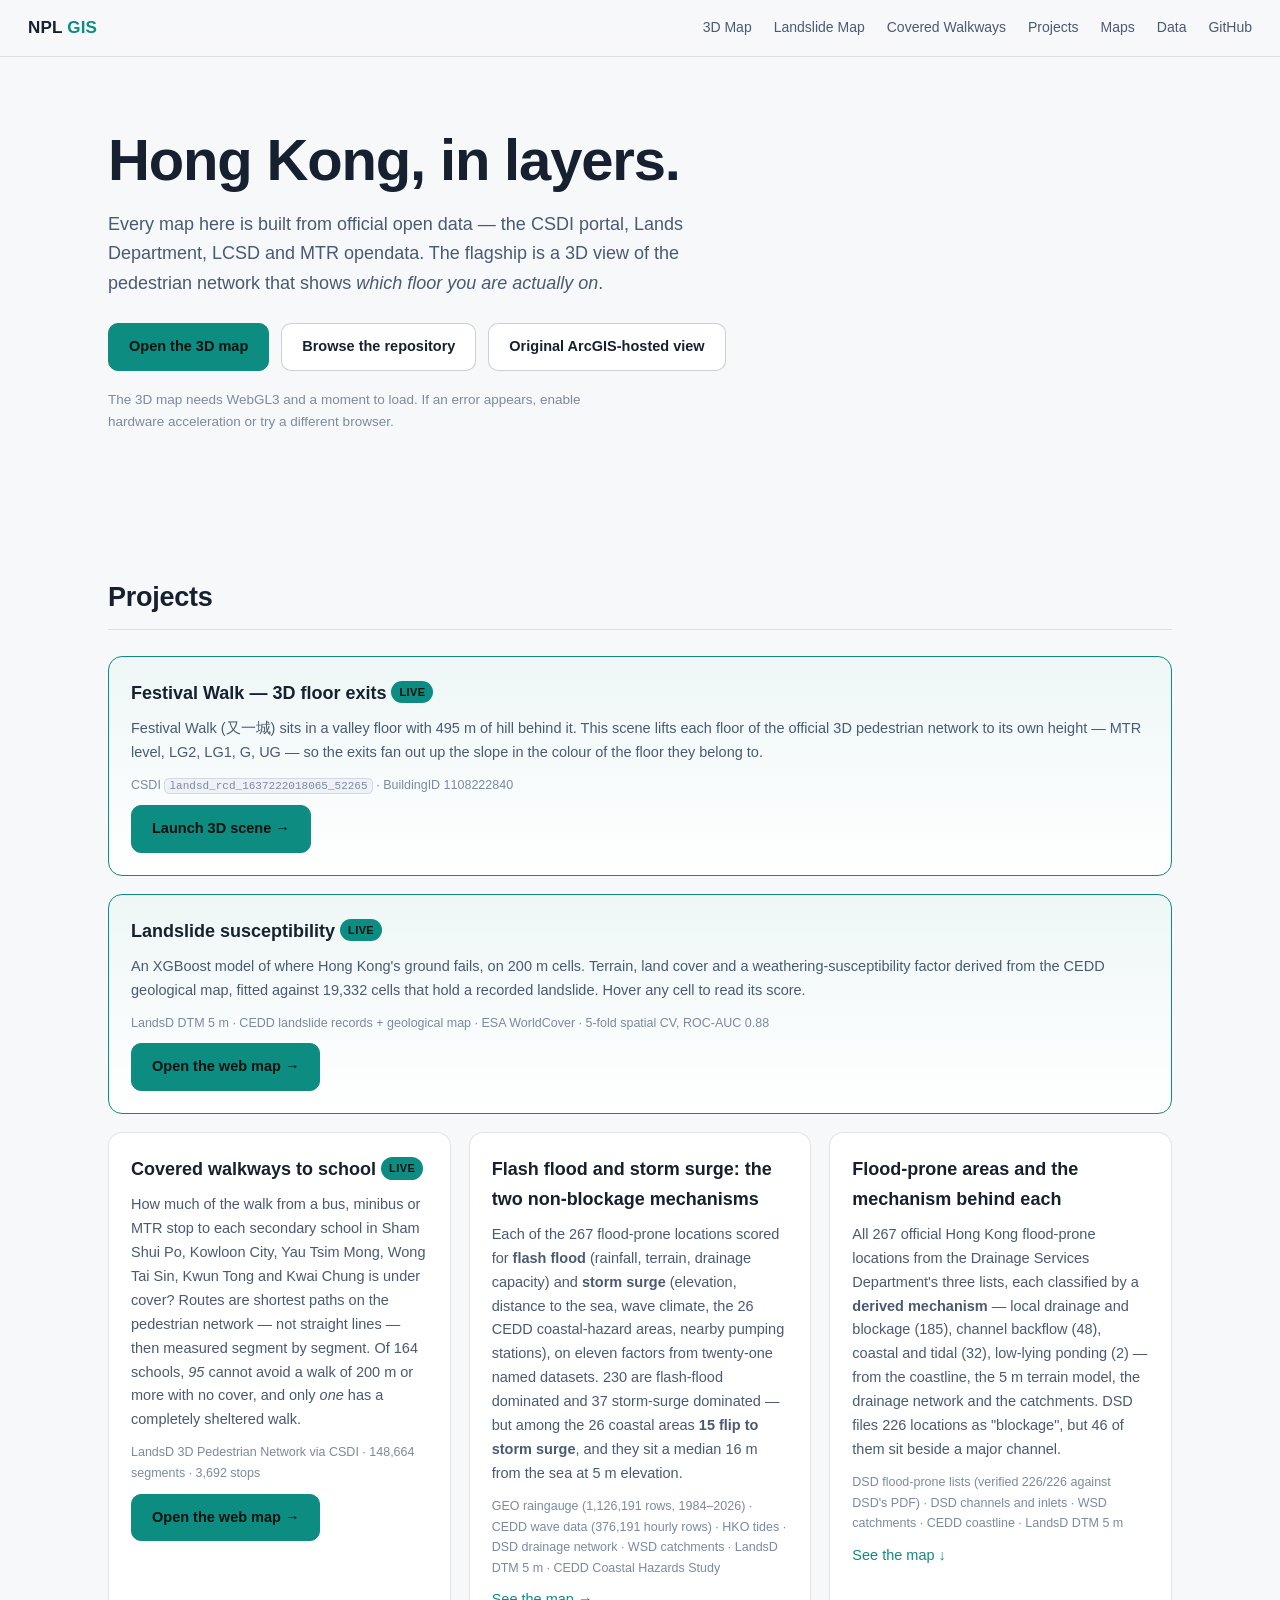
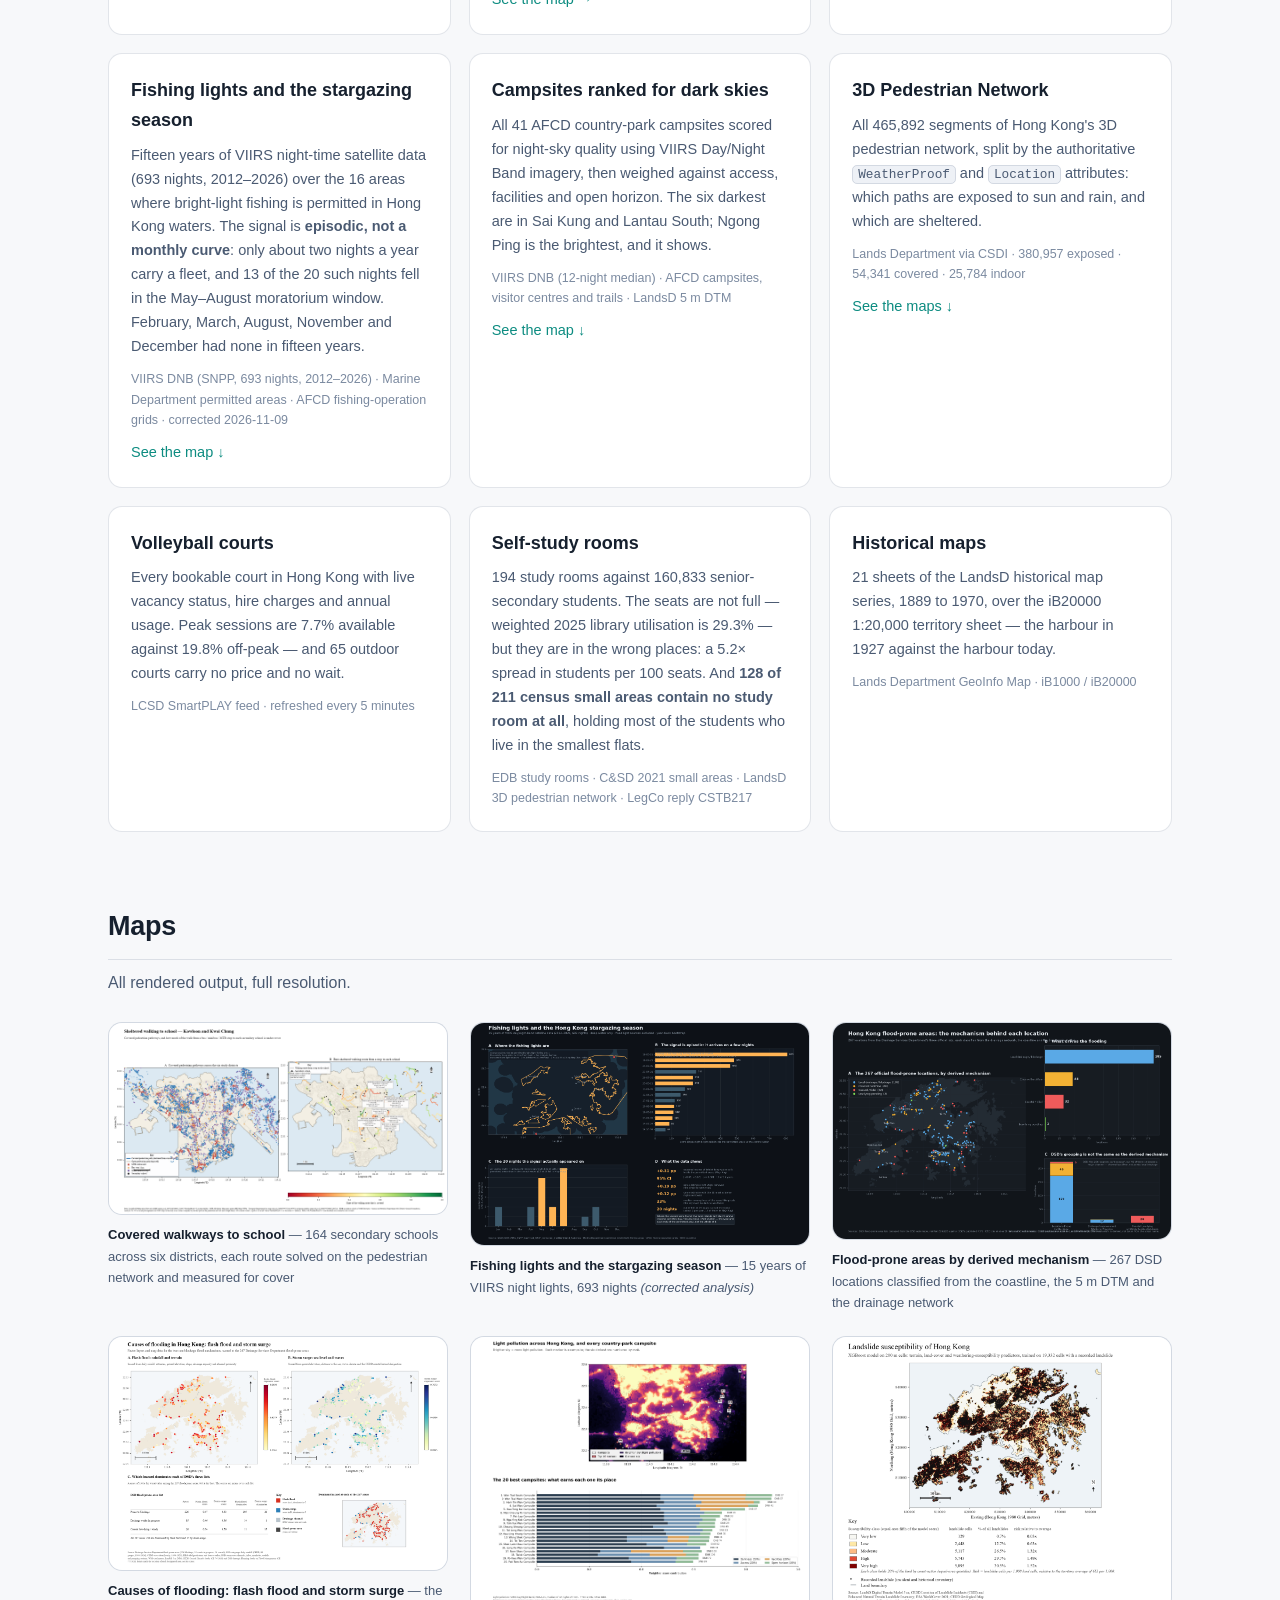
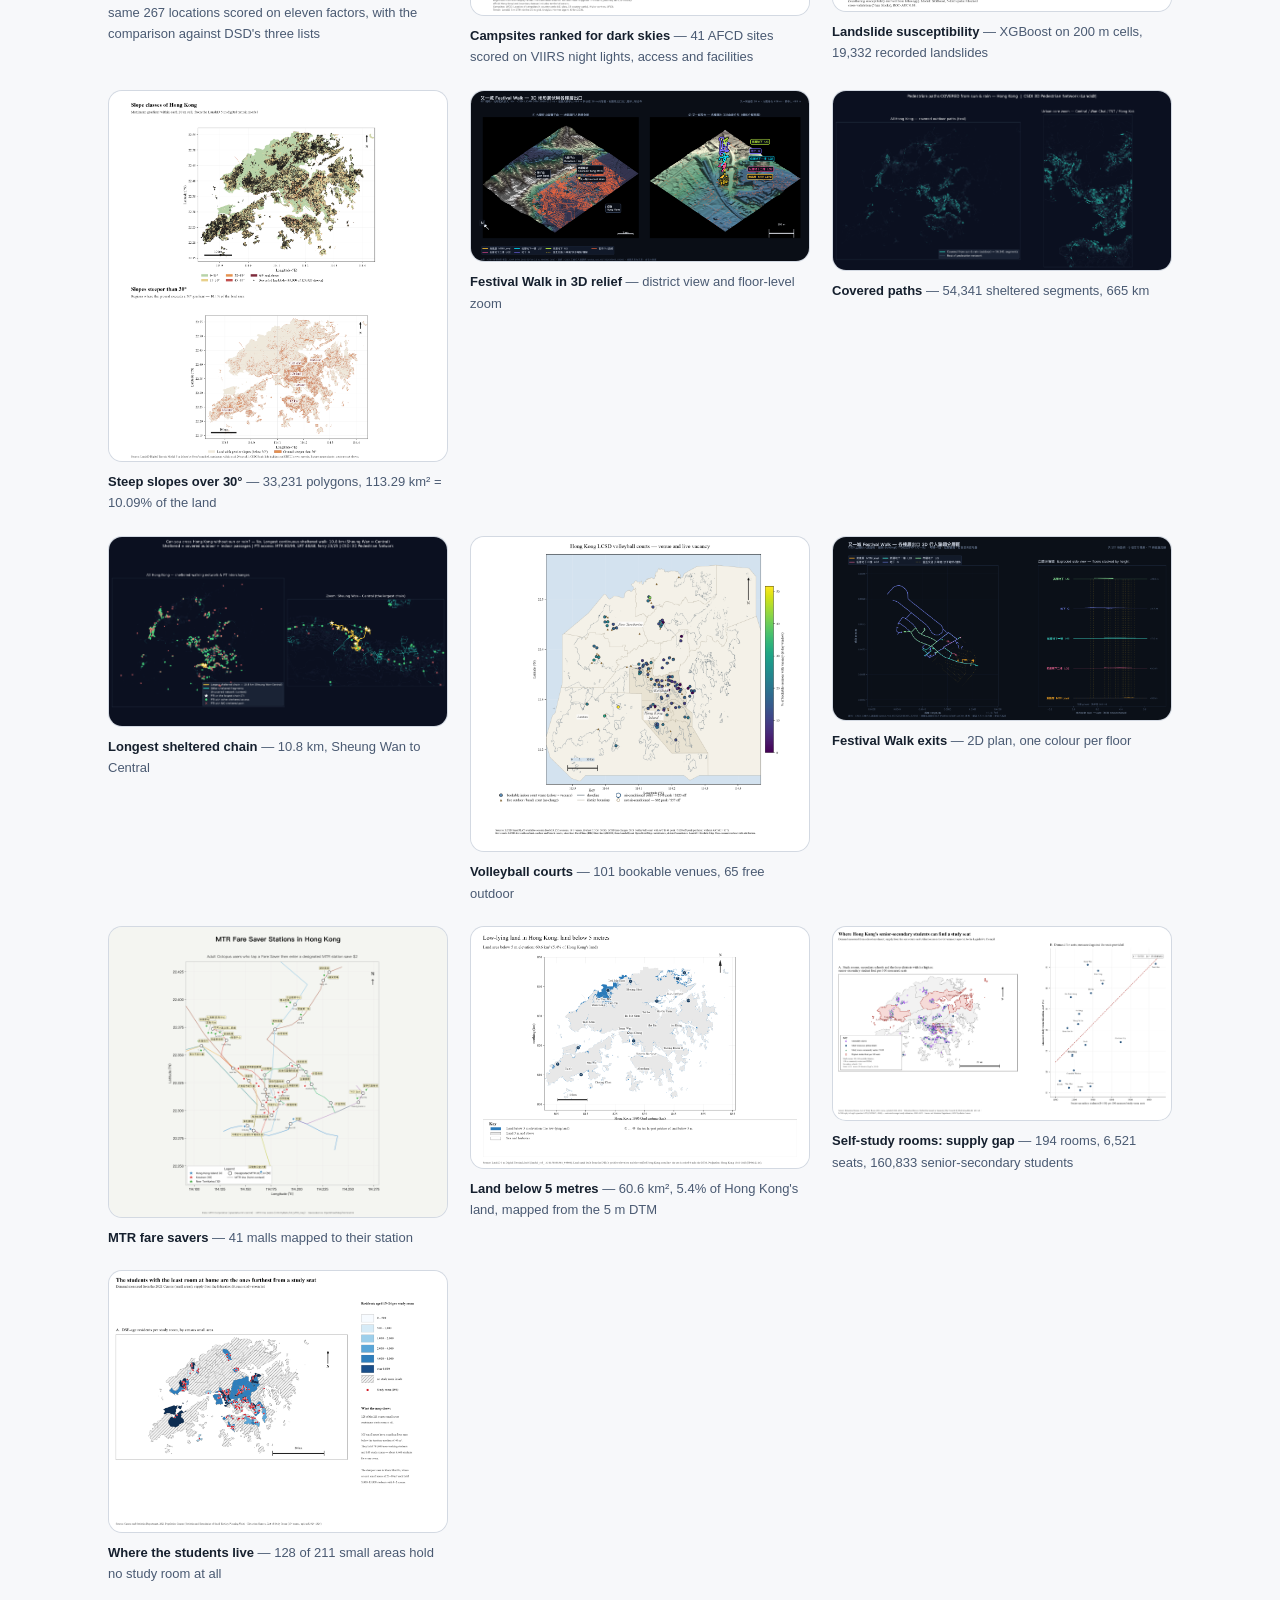
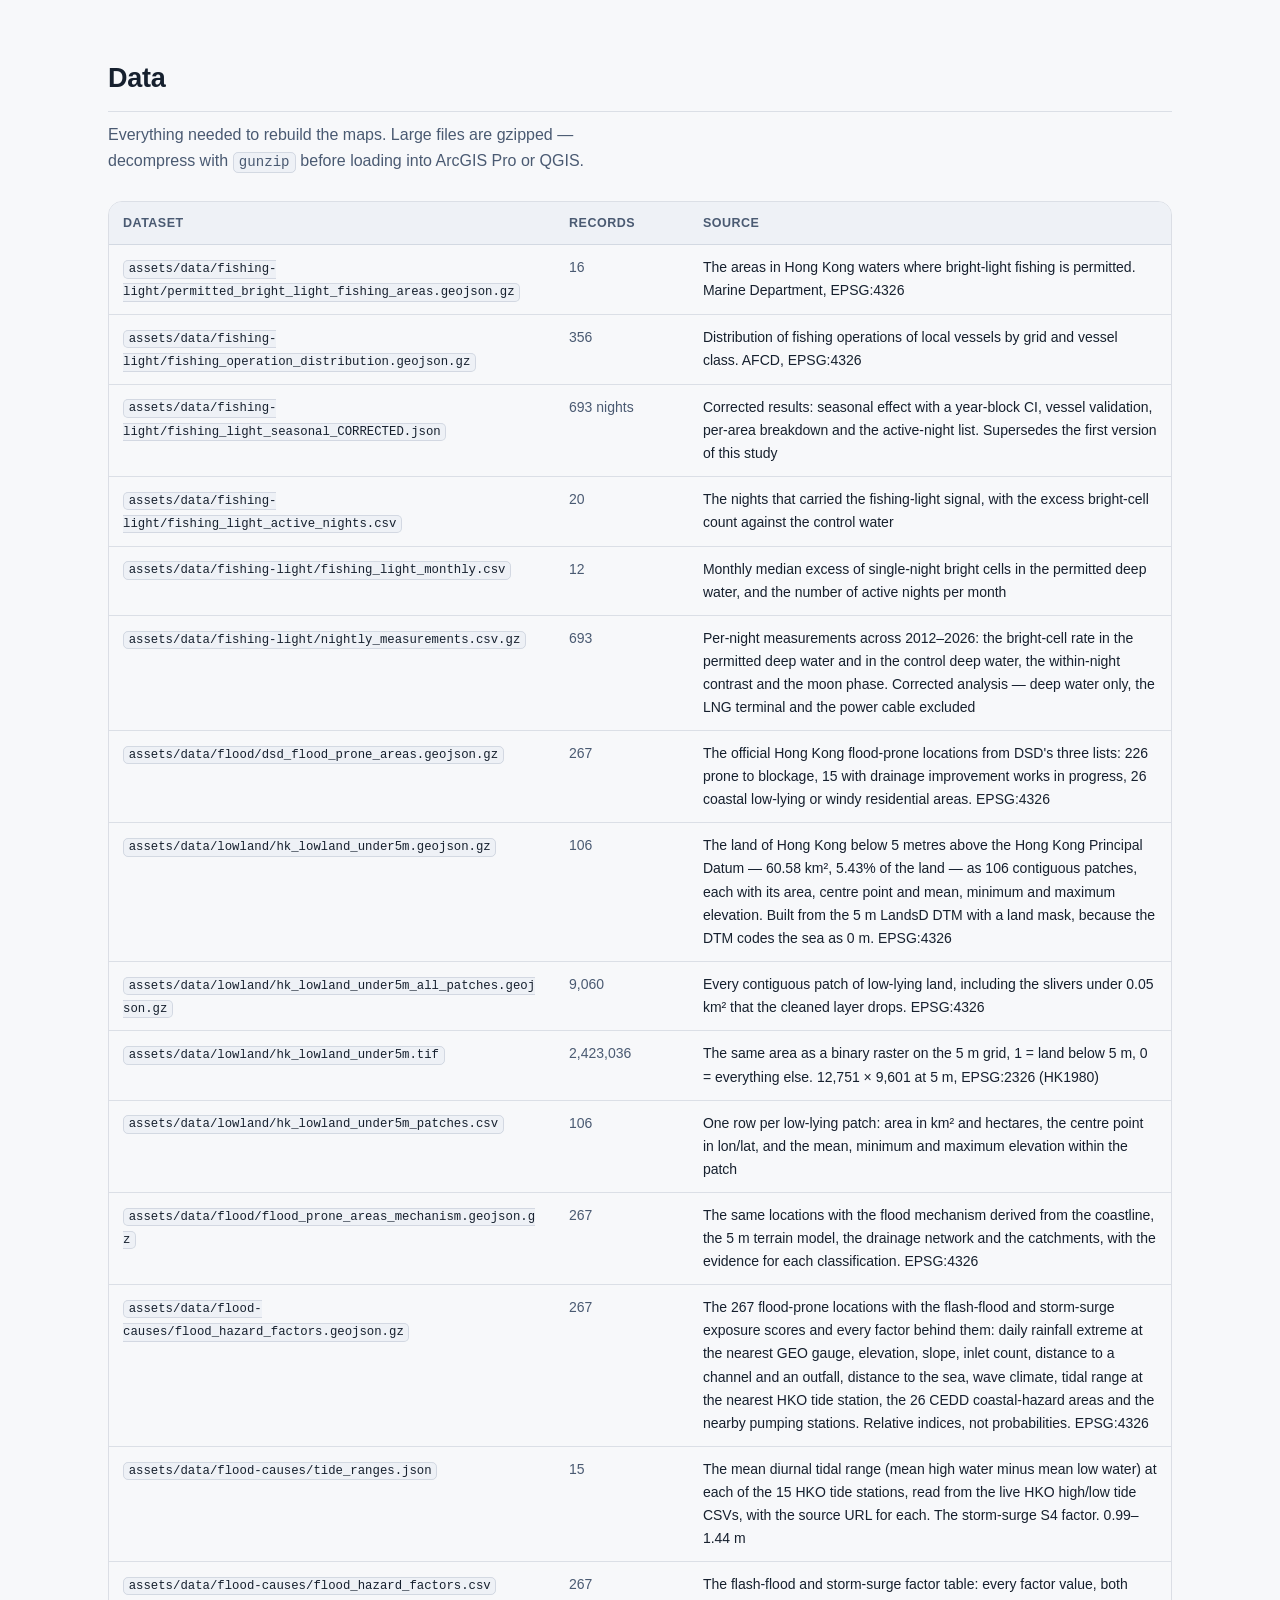
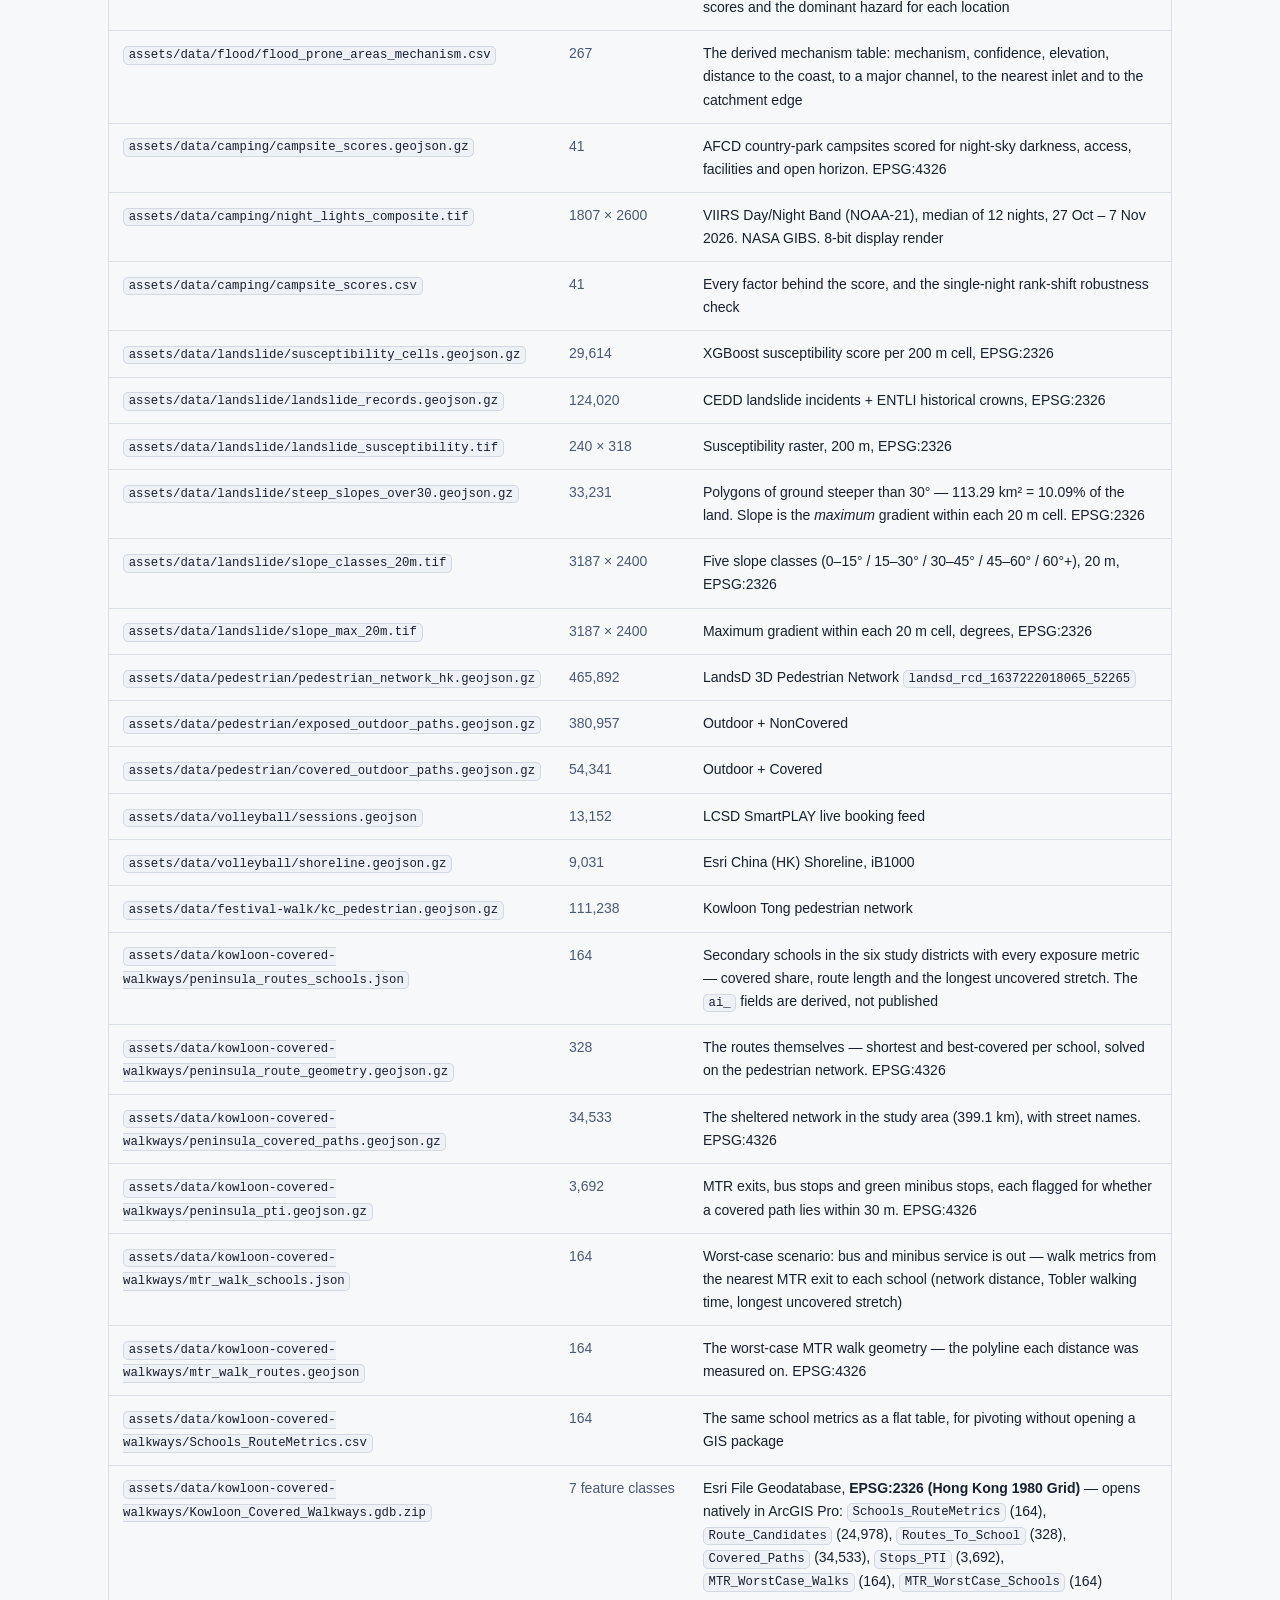
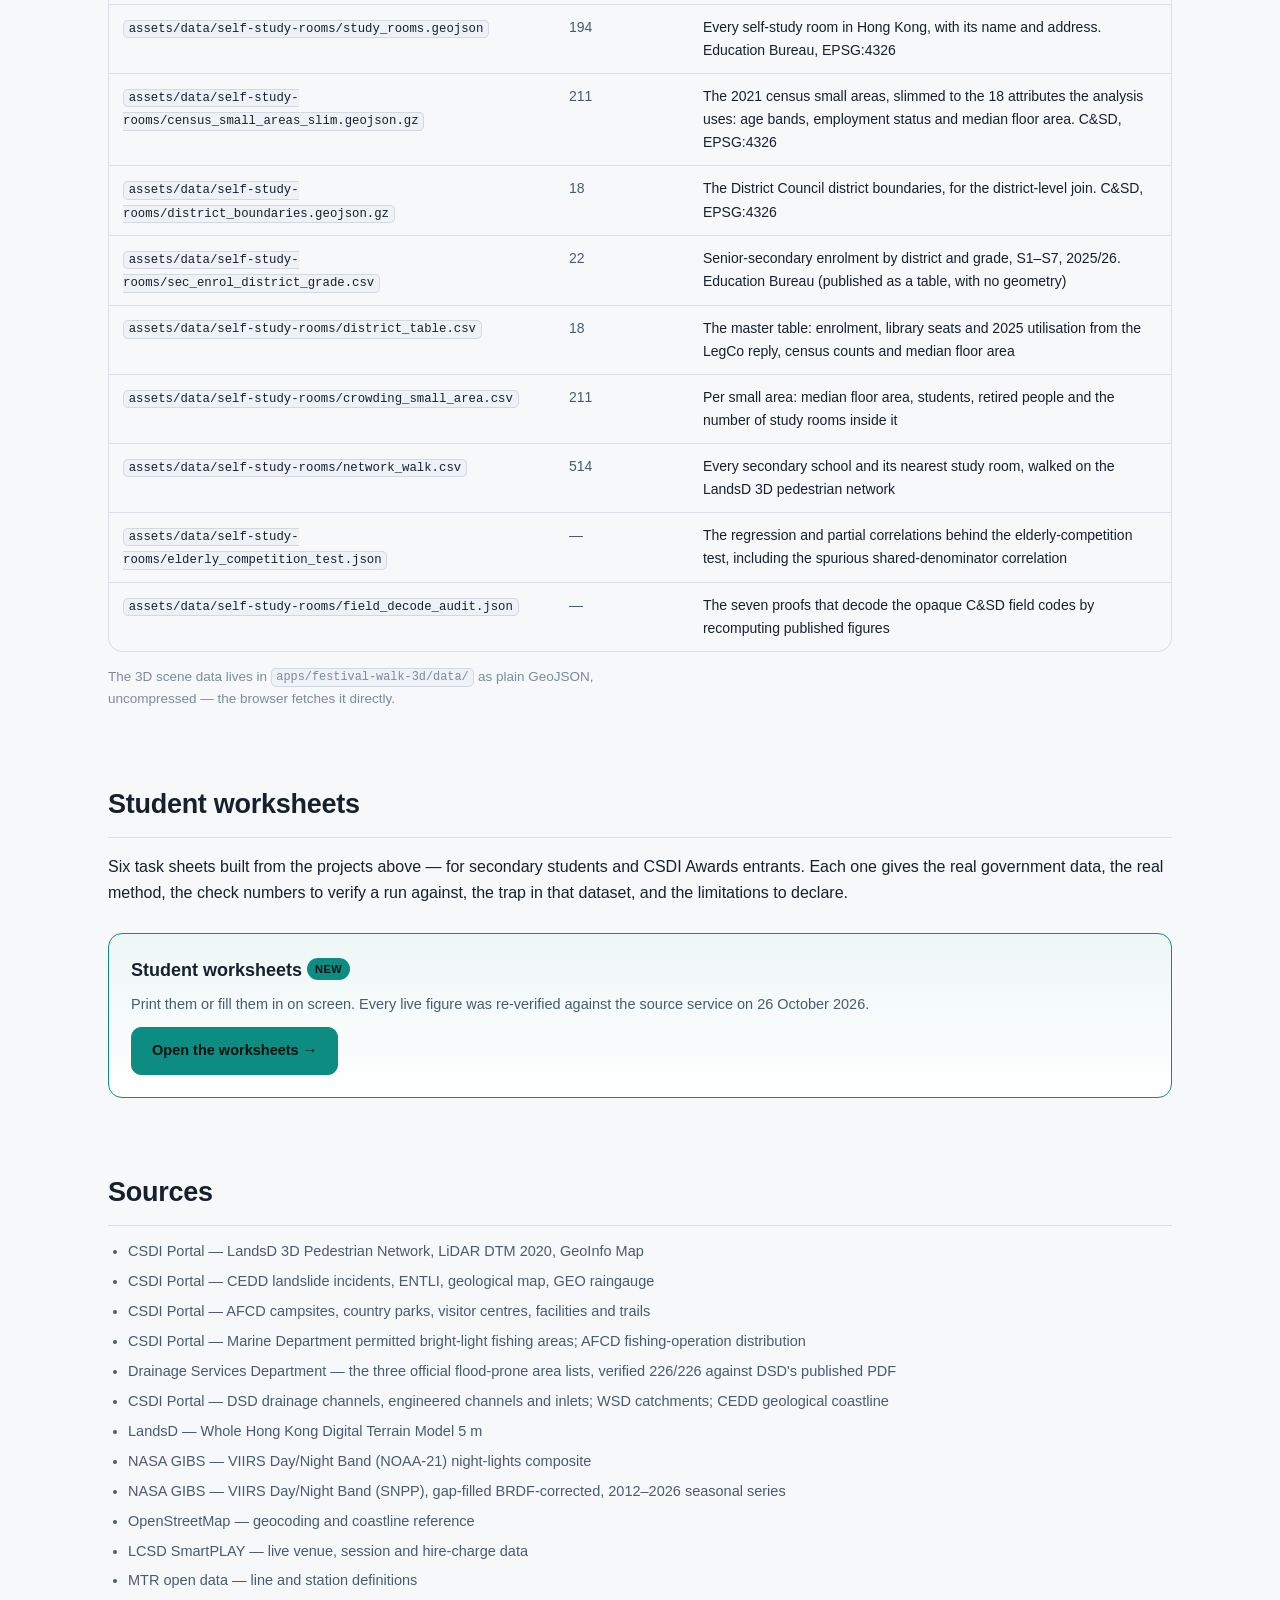
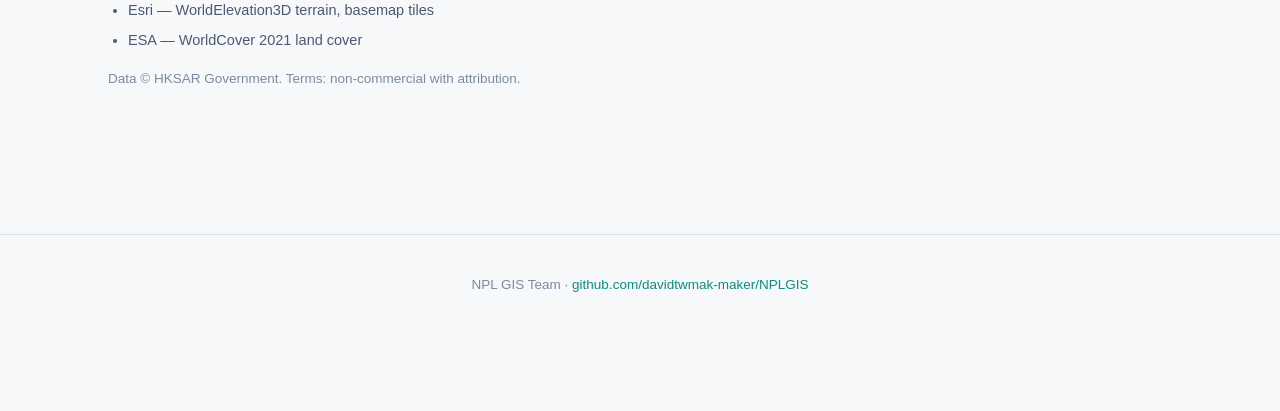
==== commit 6506c171: "Add the Hong Kong self-study rooms project: supply, demand and walking access 194 study rooms agains" ====
--- a/index.html
+++ b/index.html
@@ -182,6 +182,21 @@
           </article>
 
           <article class="card">
+            <h3>Self-study rooms</h3>
+            <p>
+              194 study rooms against 160,833 senior-secondary students. The seats are
+              not full — weighted 2025 library utilisation is 29.3% — but they are in
+              the wrong places: a 5.2&times; spread in students per 100 seats. And
+              <strong>128 of 211 census small areas contain no study room at all</strong>,
+              holding most of the students who live in the smallest flats.
+            </p>
+            <p class="meta">
+              EDB study rooms &middot; C&amp;SD 2021 small areas &middot; LandsD 3D pedestrian network
+              &middot; LegCo reply CSTB217
+            </p>
+          </article>
+
+          <article class="card">
             <h3>Historical maps</h3>
             <p>
               21 sheets of the LandsD historical map series, 1889 to 1970, over the
@@ -294,6 +309,20 @@
                    alt="Map of Hong Kong showing the land below 5 metres above sea level in blue over the 5 metre terrain model, with the ten largest low-lying patches numbered and named — Yuen Long, the northern New Territories coast, Tolo Harbour, Tai O on Lantau, the south Lantau coast, Kwai Chung, the Tuen Mun coast, Lok Ma Chau and Ma On Shan" loading="lazy" />
             </a>
             <figcaption><strong>Land below 5 metres</strong> — 60.6 km², 5.4% of Hong Kong's land, mapped from the 5 m DTM</figcaption>
+          </figure>
+          <figure>
+            <a href="./assets/maps/self-study-rooms/fig_study_rooms_gap.png">
+              <img src="./assets/maps/self-study-rooms/fig_study_rooms_gap.png"
+                   alt="Map of Hong Kong showing the 194 study rooms and 514 secondary schools, with the three most contended districts shaded, and beside it a scatter plot of senior-secondary students per 100 seats against 2025 library study-seat utilisation for all 18 districts" loading="lazy" />
+            </a>
+            <figcaption><strong>Self-study rooms: supply gap</strong> — 194 rooms, 6,521 seats, 160,833 senior-secondary students</figcaption>
+          </figure>
+          <figure>
+            <a href="./assets/maps/self-study-rooms/fig_crowding_small_area.png">
+              <img src="./assets/maps/self-study-rooms/fig_crowding_small_area.png"
+                   alt="Choropleth map of Hong Kong's 211 census small areas coloured by residents aged 15 to 24 per study room, with the 128 small areas containing no study room hatched in grey and the study rooms marked as red squares" loading="lazy" />
+            </a>
+            <figcaption><strong>Where the students live</strong> — 128 of 211 small areas hold no study room at all</figcaption>
           </figure>
         </div>
       </section>
@@ -505,7 +534,52 @@
                 <td>7 feature classes</td>
                 <td>Esri File Geodatabase, <strong>EPSG:2326 (Hong Kong 1980 Grid)</strong> — opens natively in ArcGIS Pro: <code>Schools_RouteMetrics</code> (164), <code>Route_Candidates</code> (24,978), <code>Routes_To_School</code> (328), <code>Covered_Paths</code> (34,533), <code>Stops_PTI</code> (3,692), <code>MTR_WorstCase_Walks</code> (164), <code>MTR_WorstCase_Schools</code> (164)</td>
               </tr>
-            </tbody>
+              <tr>
+                <td><code>assets/data/self-study-rooms/study_rooms.geojson</code></td>
+                <td>194</td>
+                <td>Every self-study room in Hong Kong, with its name and address. Education Bureau, EPSG:4326</td>
+              </tr>
+              <tr>
+                <td><code>assets/data/self-study-rooms/census_small_areas_slim.geojson.gz</code></td>
+                <td>211</td>
+                <td>The 2021 census small areas, slimmed to the 18 attributes the analysis uses: age bands, employment status and median floor area. C&amp;SD, EPSG:4326</td>
+              </tr>
+              <tr>
+                <td><code>assets/data/self-study-rooms/district_boundaries.geojson.gz</code></td>
+                <td>18</td>
+                <td>The District Council district boundaries, for the district-level join. C&amp;SD, EPSG:4326</td>
+              </tr>
+              <tr>
+                <td><code>assets/data/self-study-rooms/sec_enrol_district_grade.csv</code></td>
+                <td>22</td>
+                <td>Senior-secondary enrolment by district and grade, S1&ndash;S7, 2025/26. Education Bureau (published as a table, with no geometry)</td>
+              </tr>
+              <tr>
+                <td><code>assets/data/self-study-rooms/district_table.csv</code></td>
+                <td>18</td>
+                <td>The master table: enrolment, library seats and 2025 utilisation from the LegCo reply, census counts and median floor area</td>
+              </tr>
+              <tr>
+                <td><code>assets/data/self-study-rooms/crowding_small_area.csv</code></td>
+                <td>211</td>
+                <td>Per small area: median floor area, students, retired people and the number of study rooms inside it</td>
+              </tr>
+              <tr>
+                <td><code>assets/data/self-study-rooms/network_walk.csv</code></td>
+                <td>514</td>
+                <td>Every secondary school and its nearest study room, walked on the LandsD 3D pedestrian network</td>
+              </tr>
+              <tr>
+                <td><code>assets/data/self-study-rooms/elderly_competition_test.json</code></td>
+                <td>—</td>
+                <td>The regression and partial correlations behind the elderly-competition test, including the spurious shared-denominator correlation</td>
+              </tr>
+              <tr>
+                <td><code>assets/data/self-study-rooms/field_decode_audit.json</code></td>
+                <td>—</td>
+                <td>The seven proofs that decode the opaque C&amp;SD field codes by recomputing published figures</td>
+              </tr>
+</tbody>
           </table>
         </div>
         <p class="note">
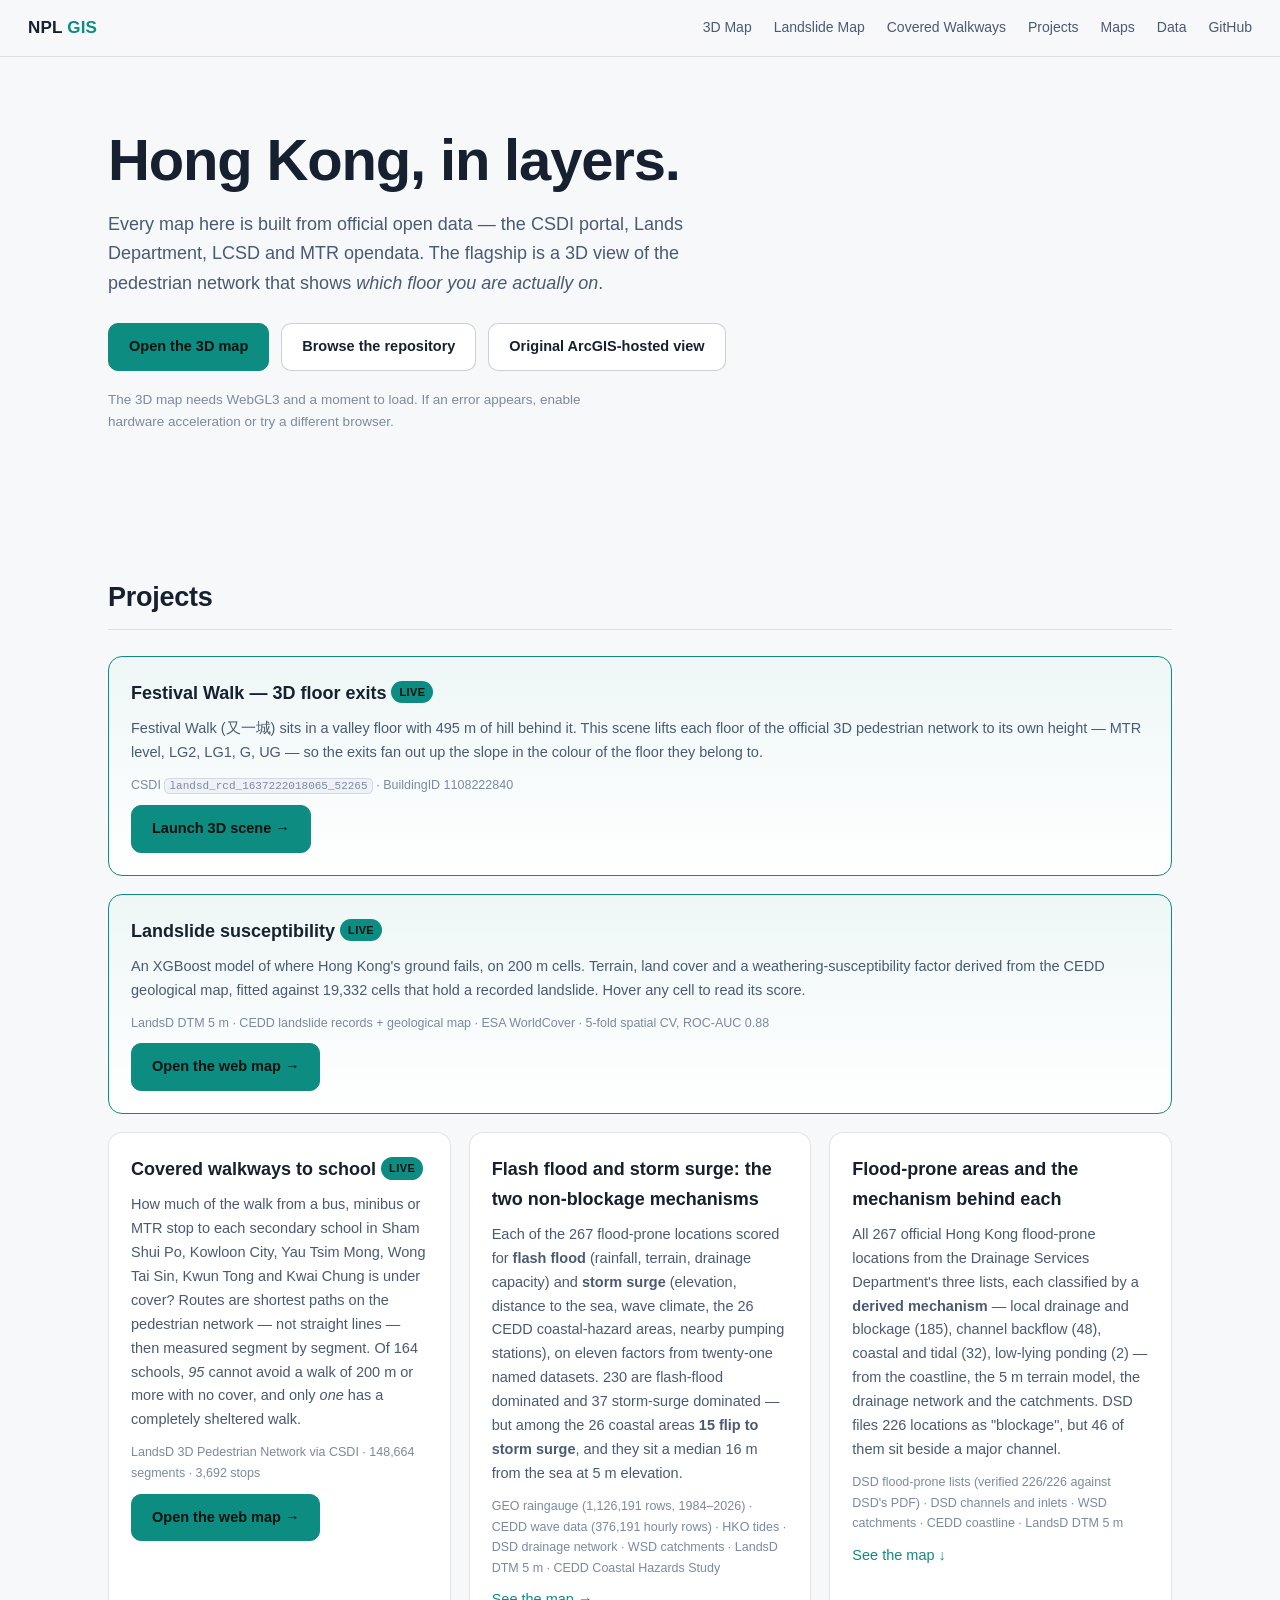
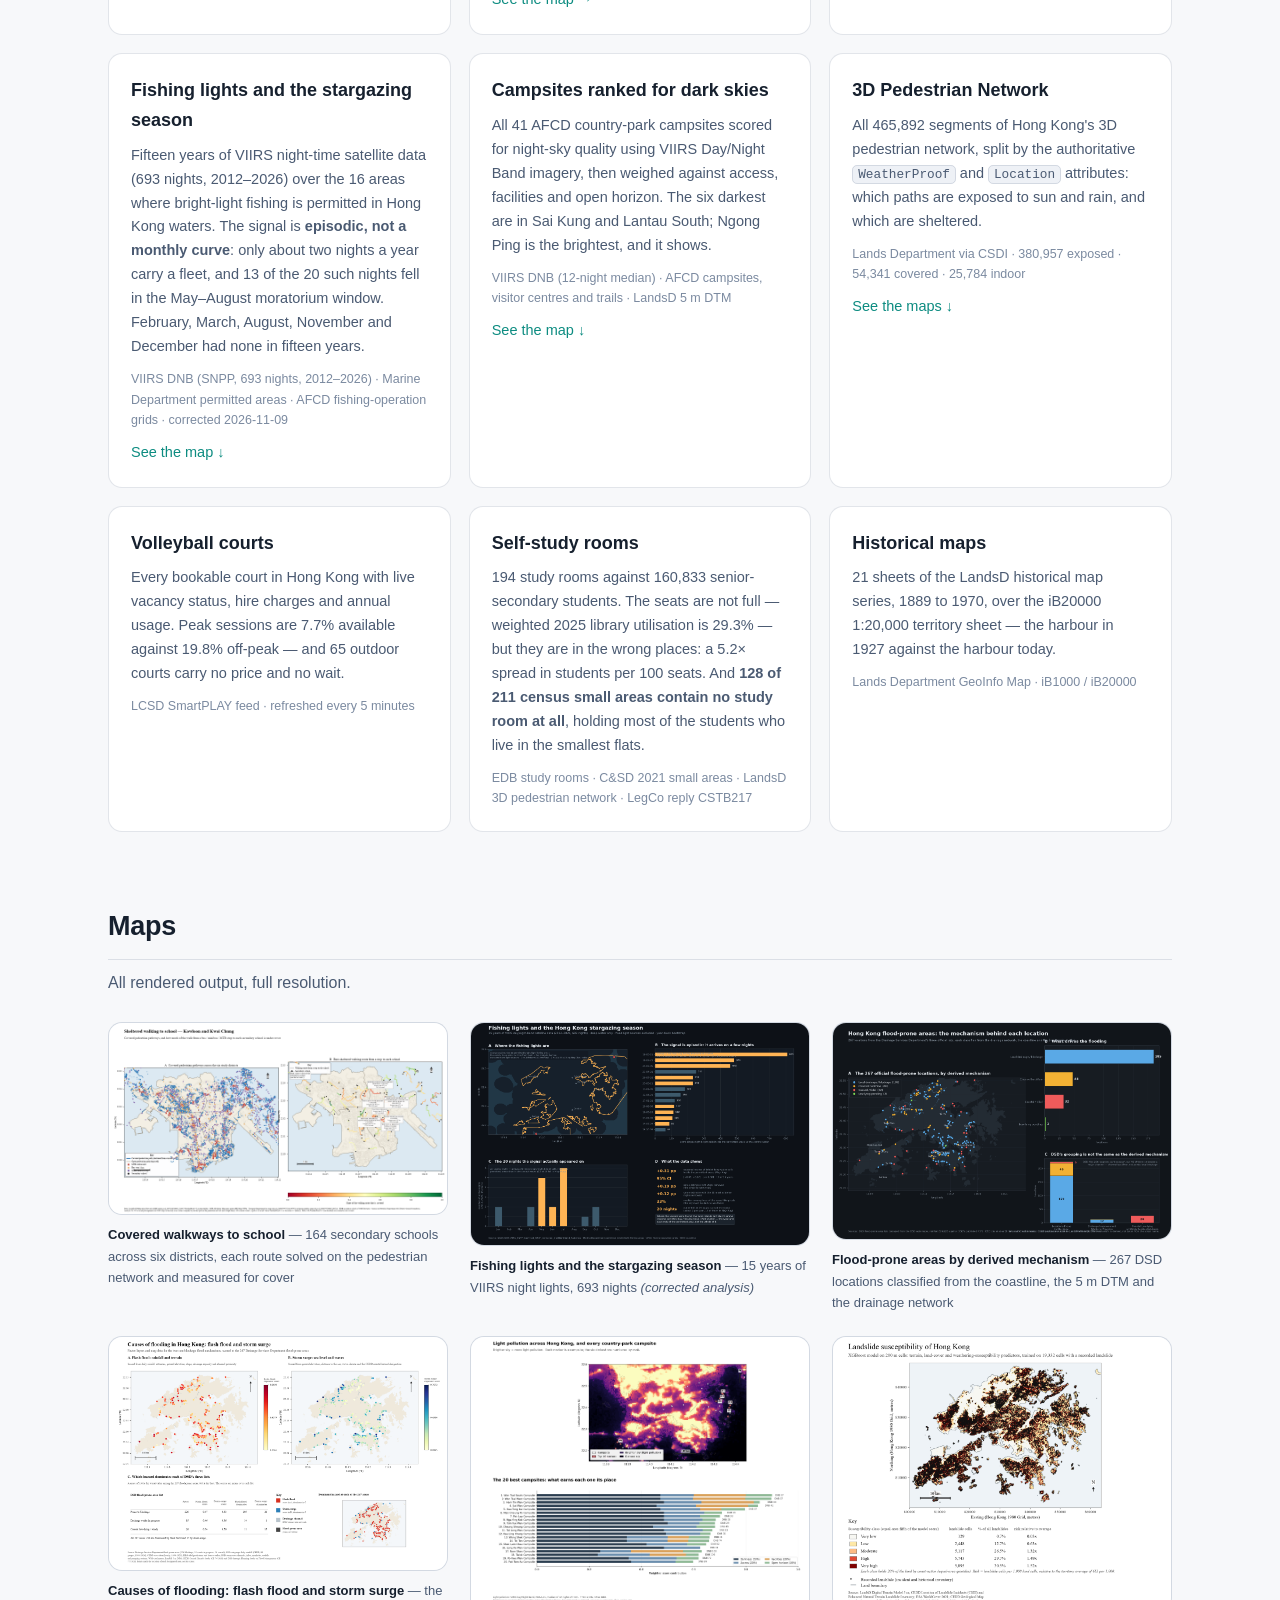
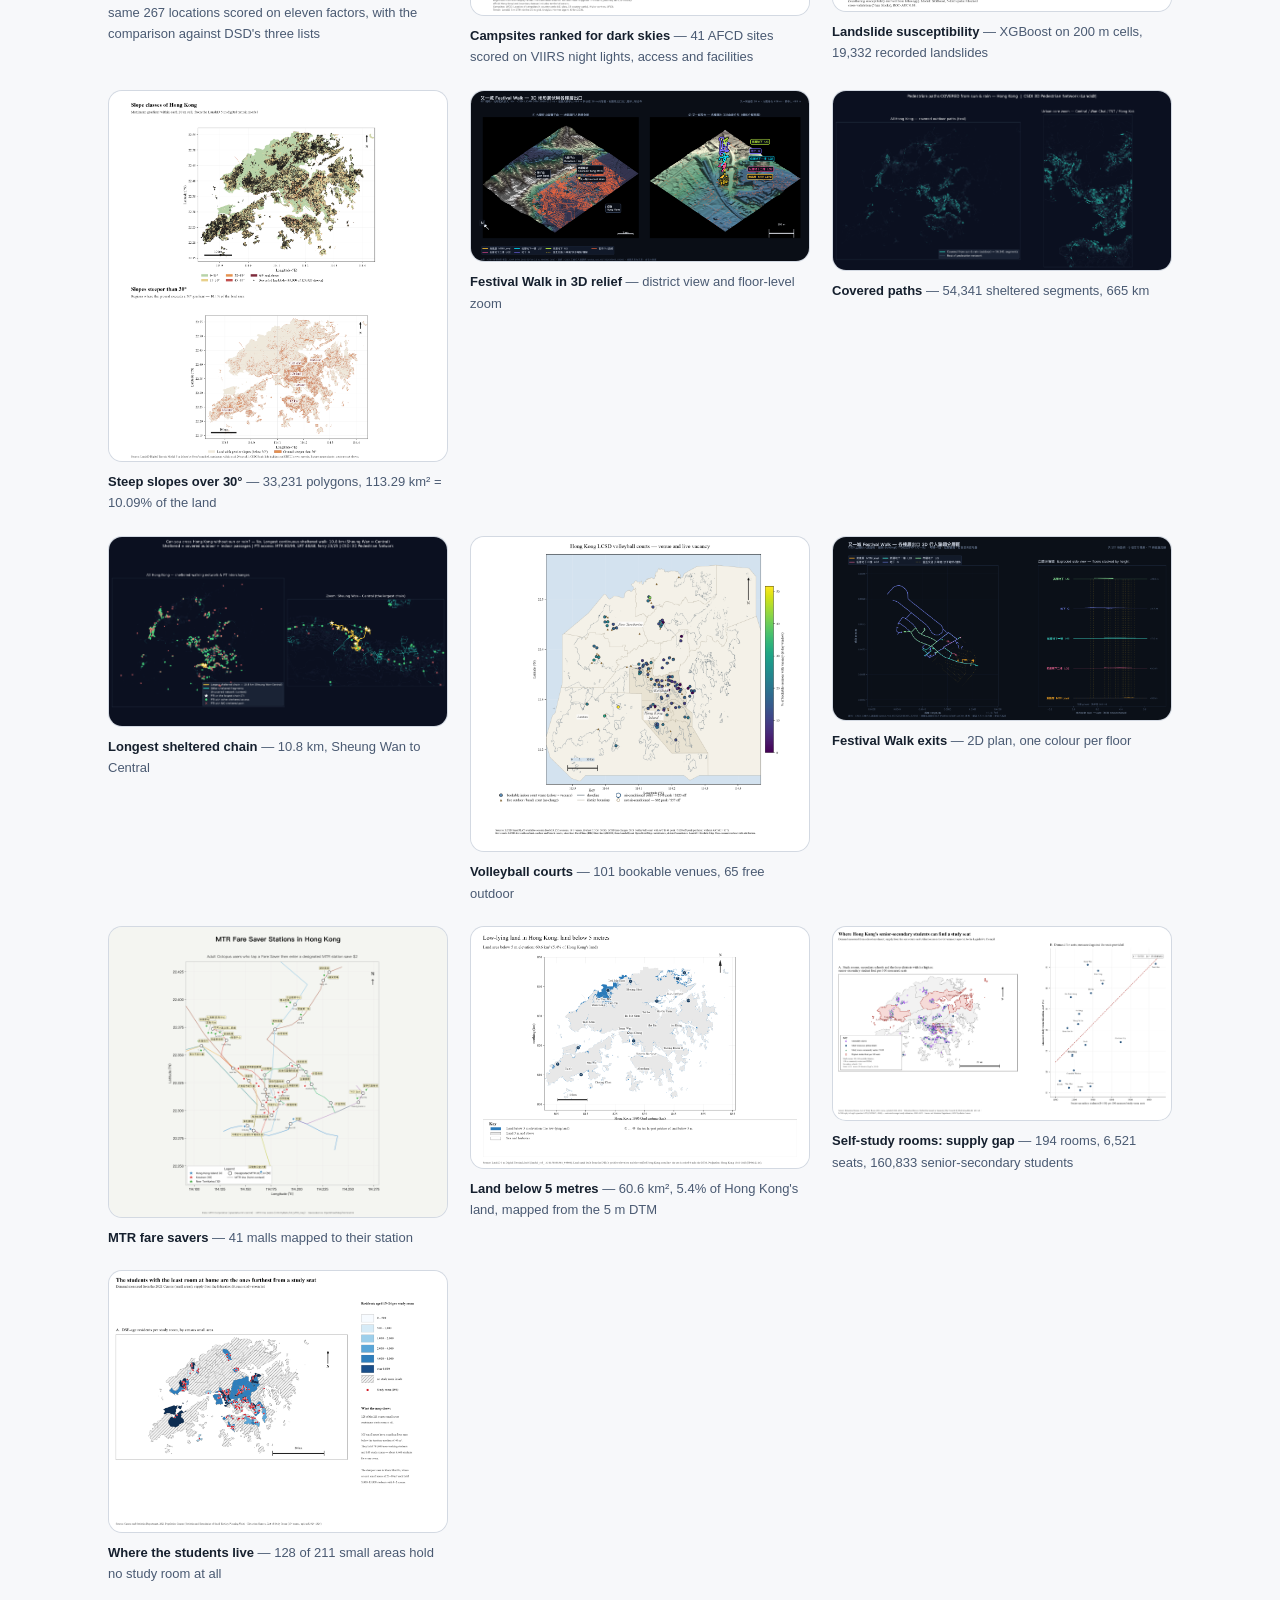
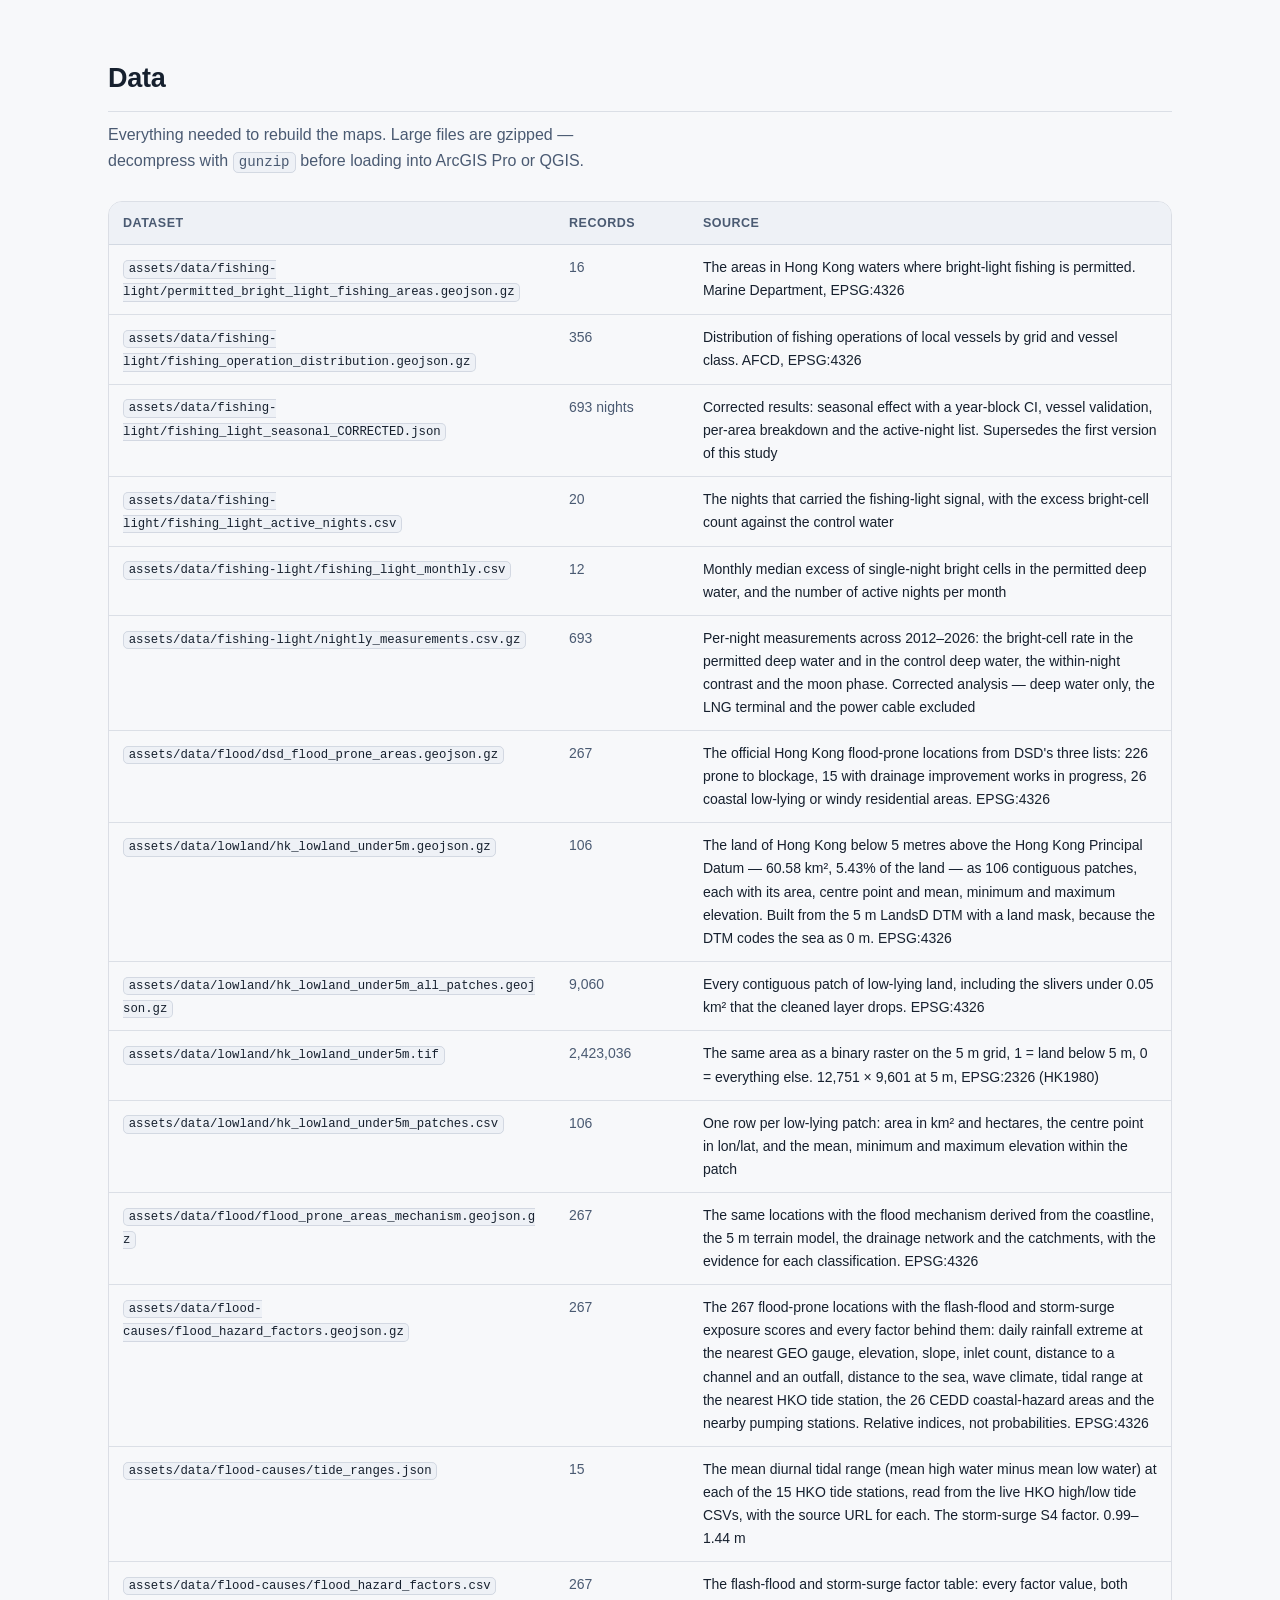
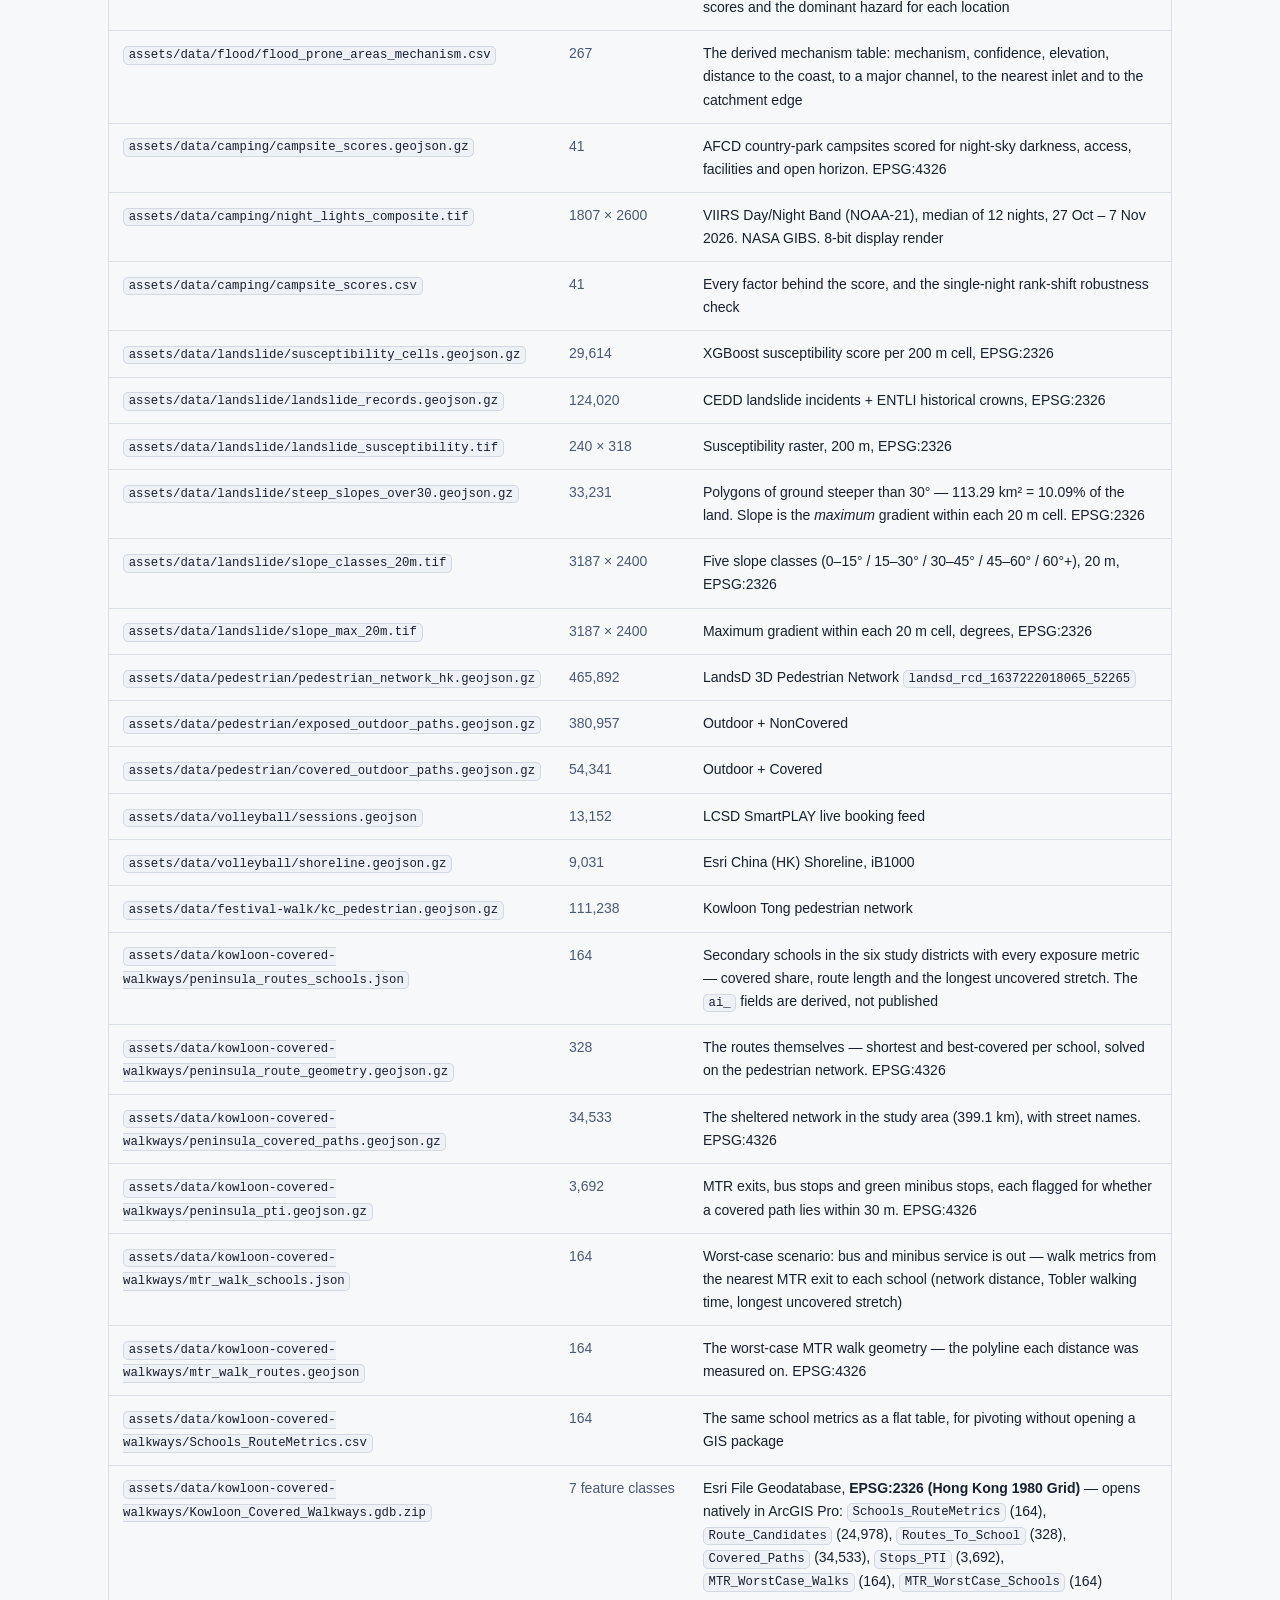
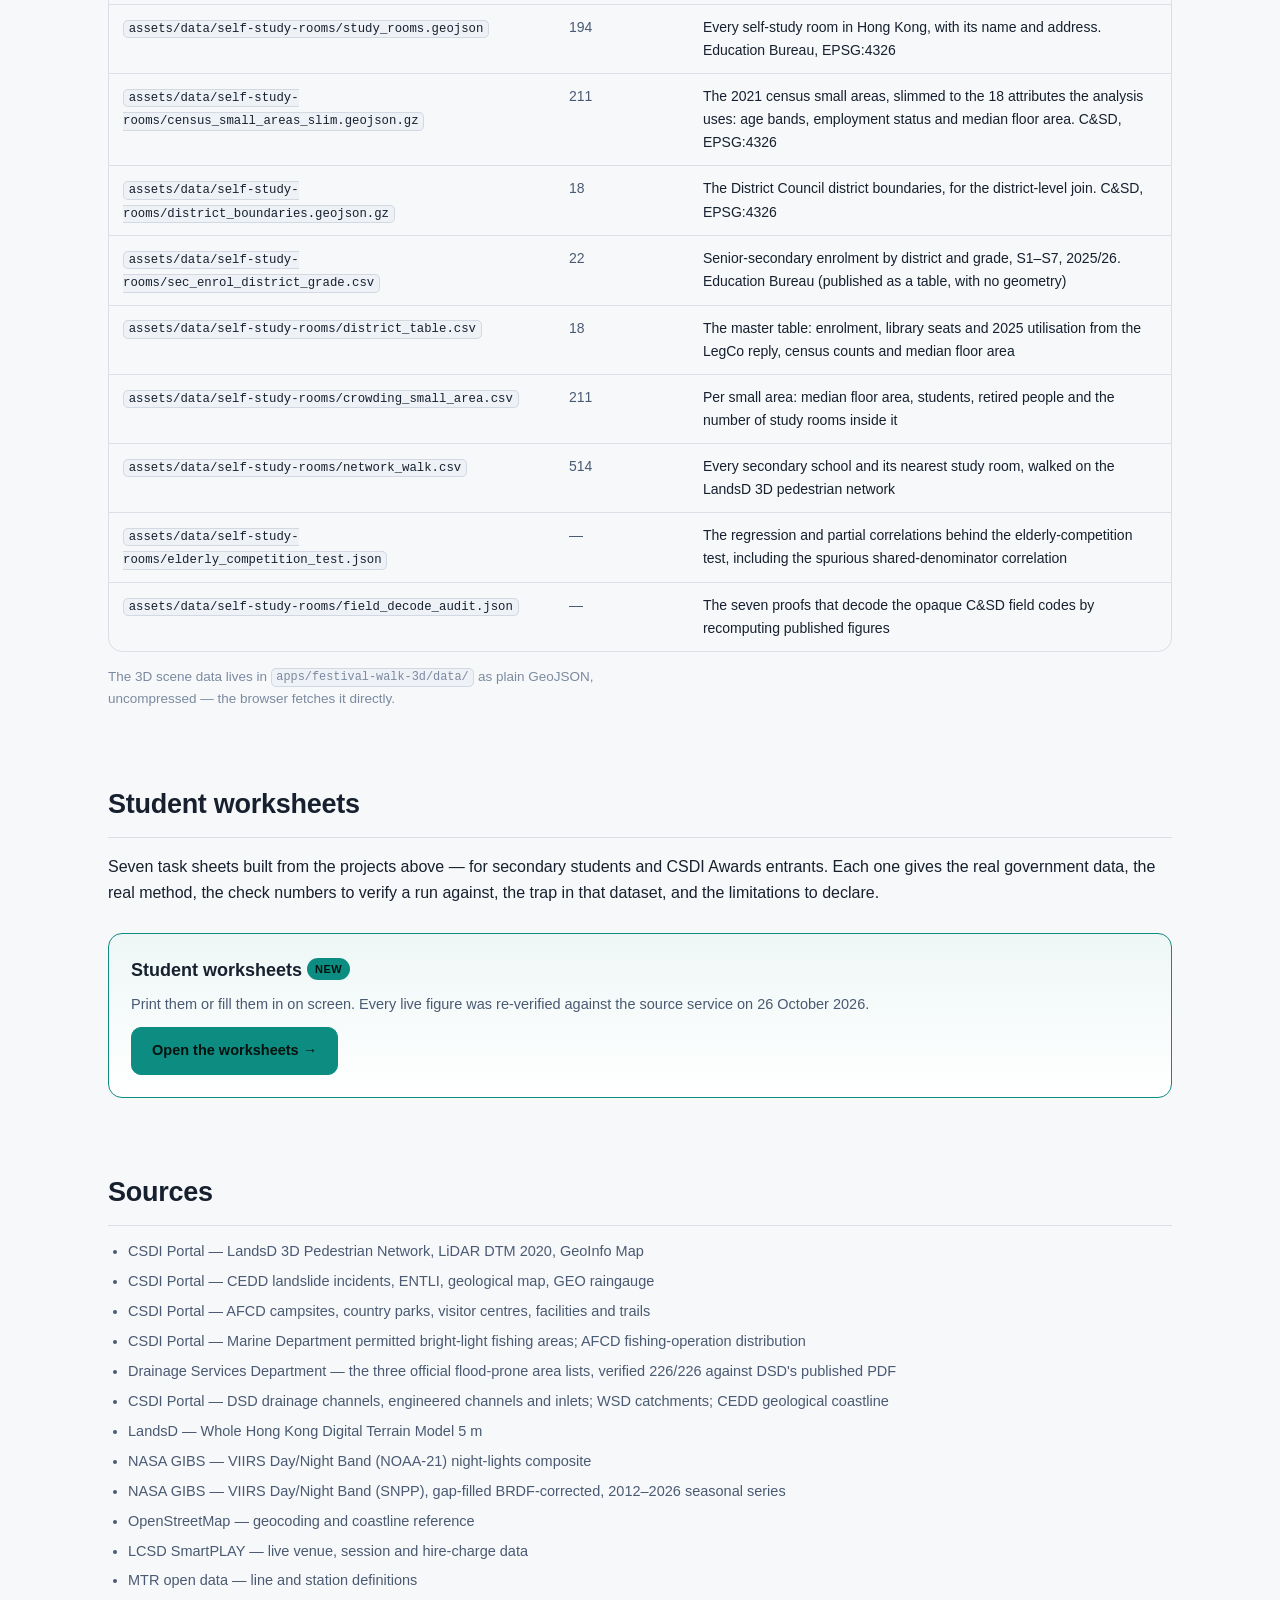
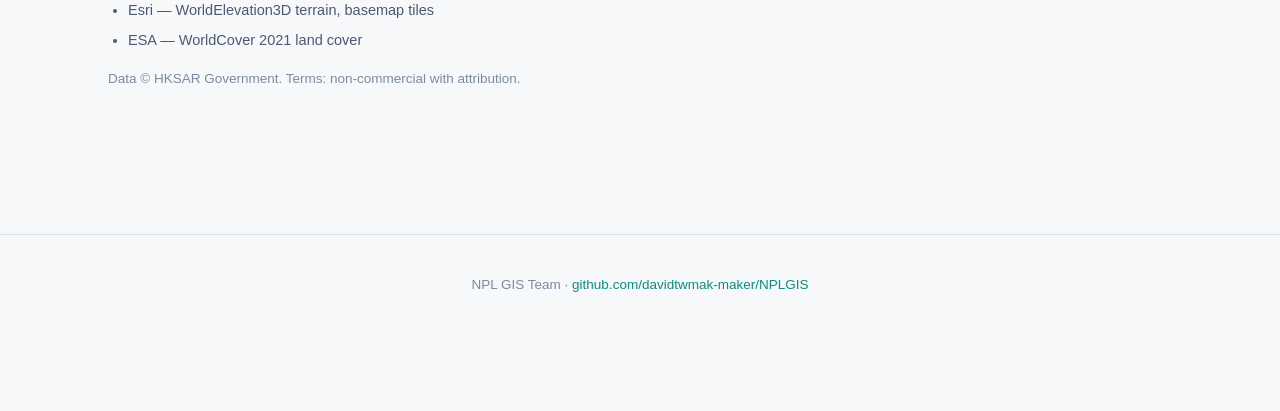
==== commit 98895dfe: "Say seven task sheets on the landing page The worksheet count on the landing page was left at six by" ====
--- a/index.html
+++ b/index.html
@@ -591,7 +591,7 @@
       <section id="worksheets">
         <h2>Student worksheets</h2>
         <p>
-          Six task sheets built from the projects above — for secondary students and
+          Seven task sheets built from the projects above — for secondary students and
           CSDI Awards entrants. Each one gives the real government data, the real
           method, the check numbers to verify a run against, the trap in that
           dataset, and the limitations to declare.
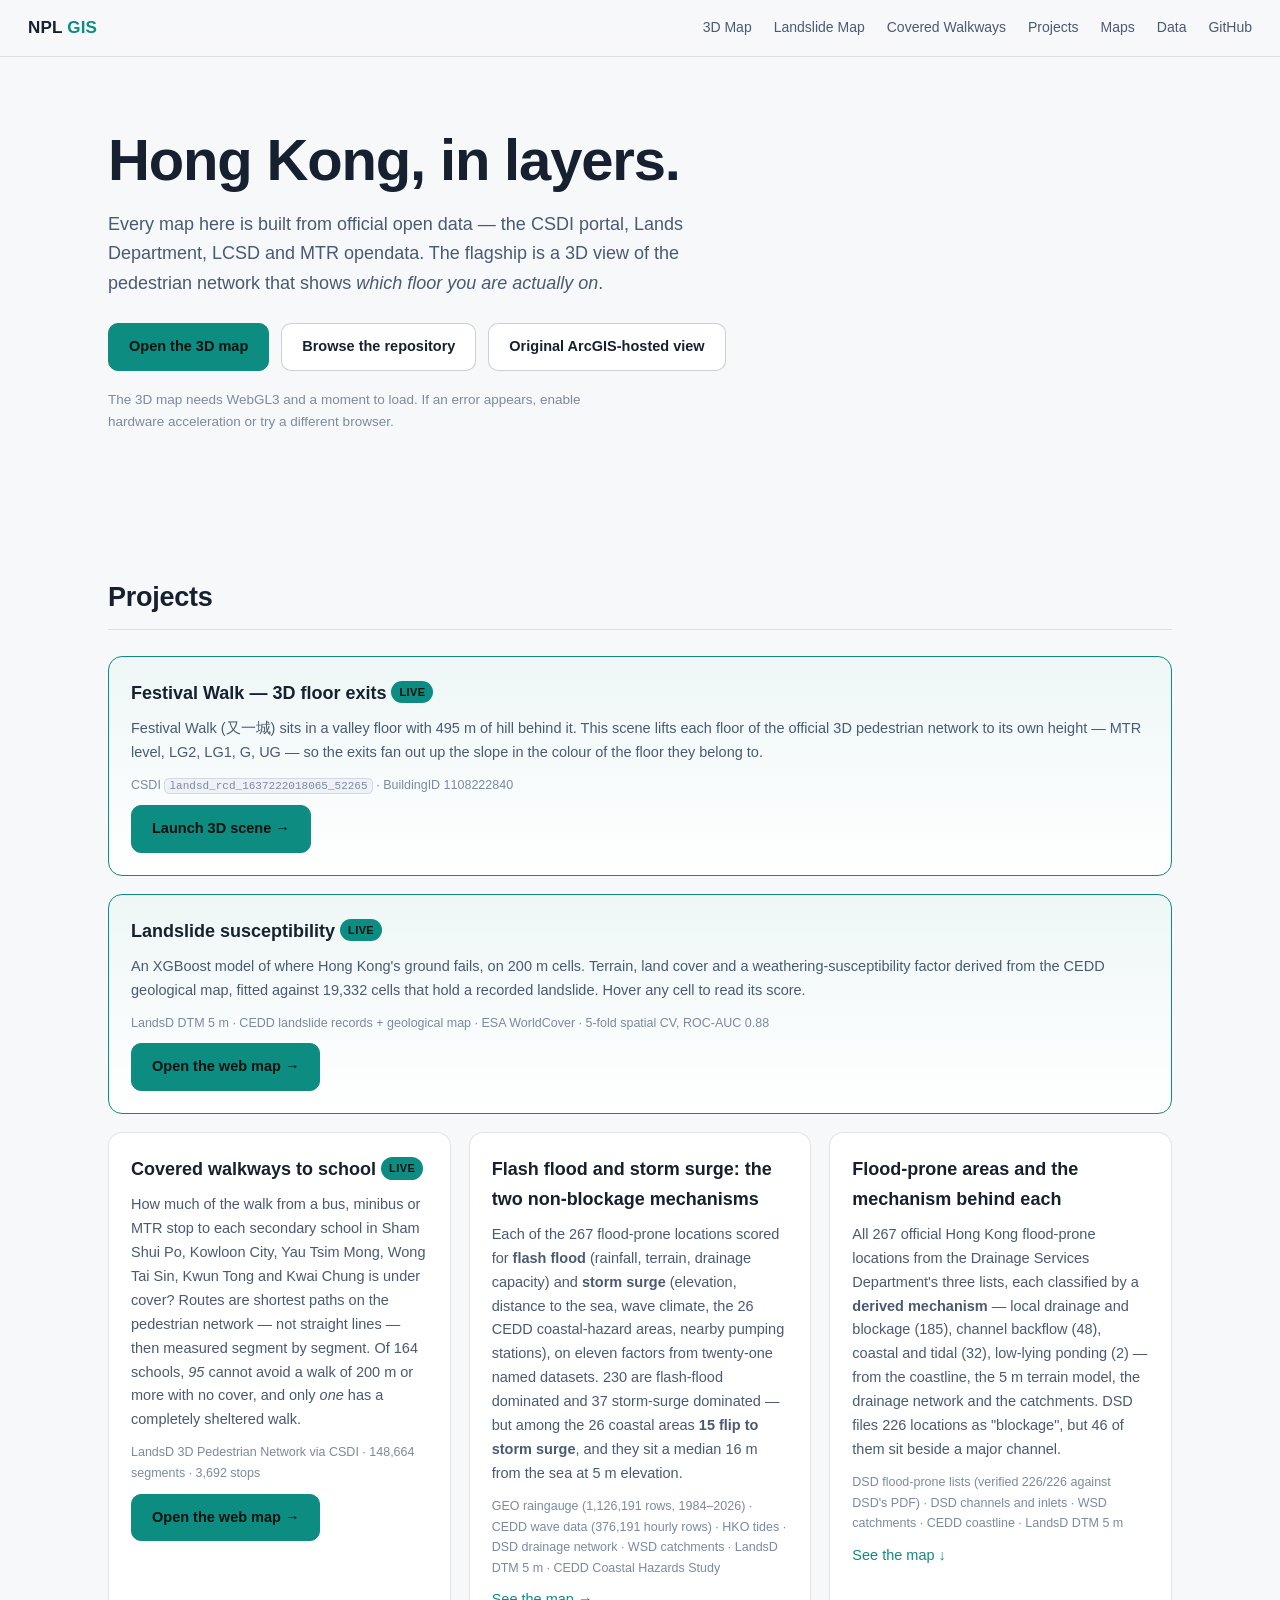
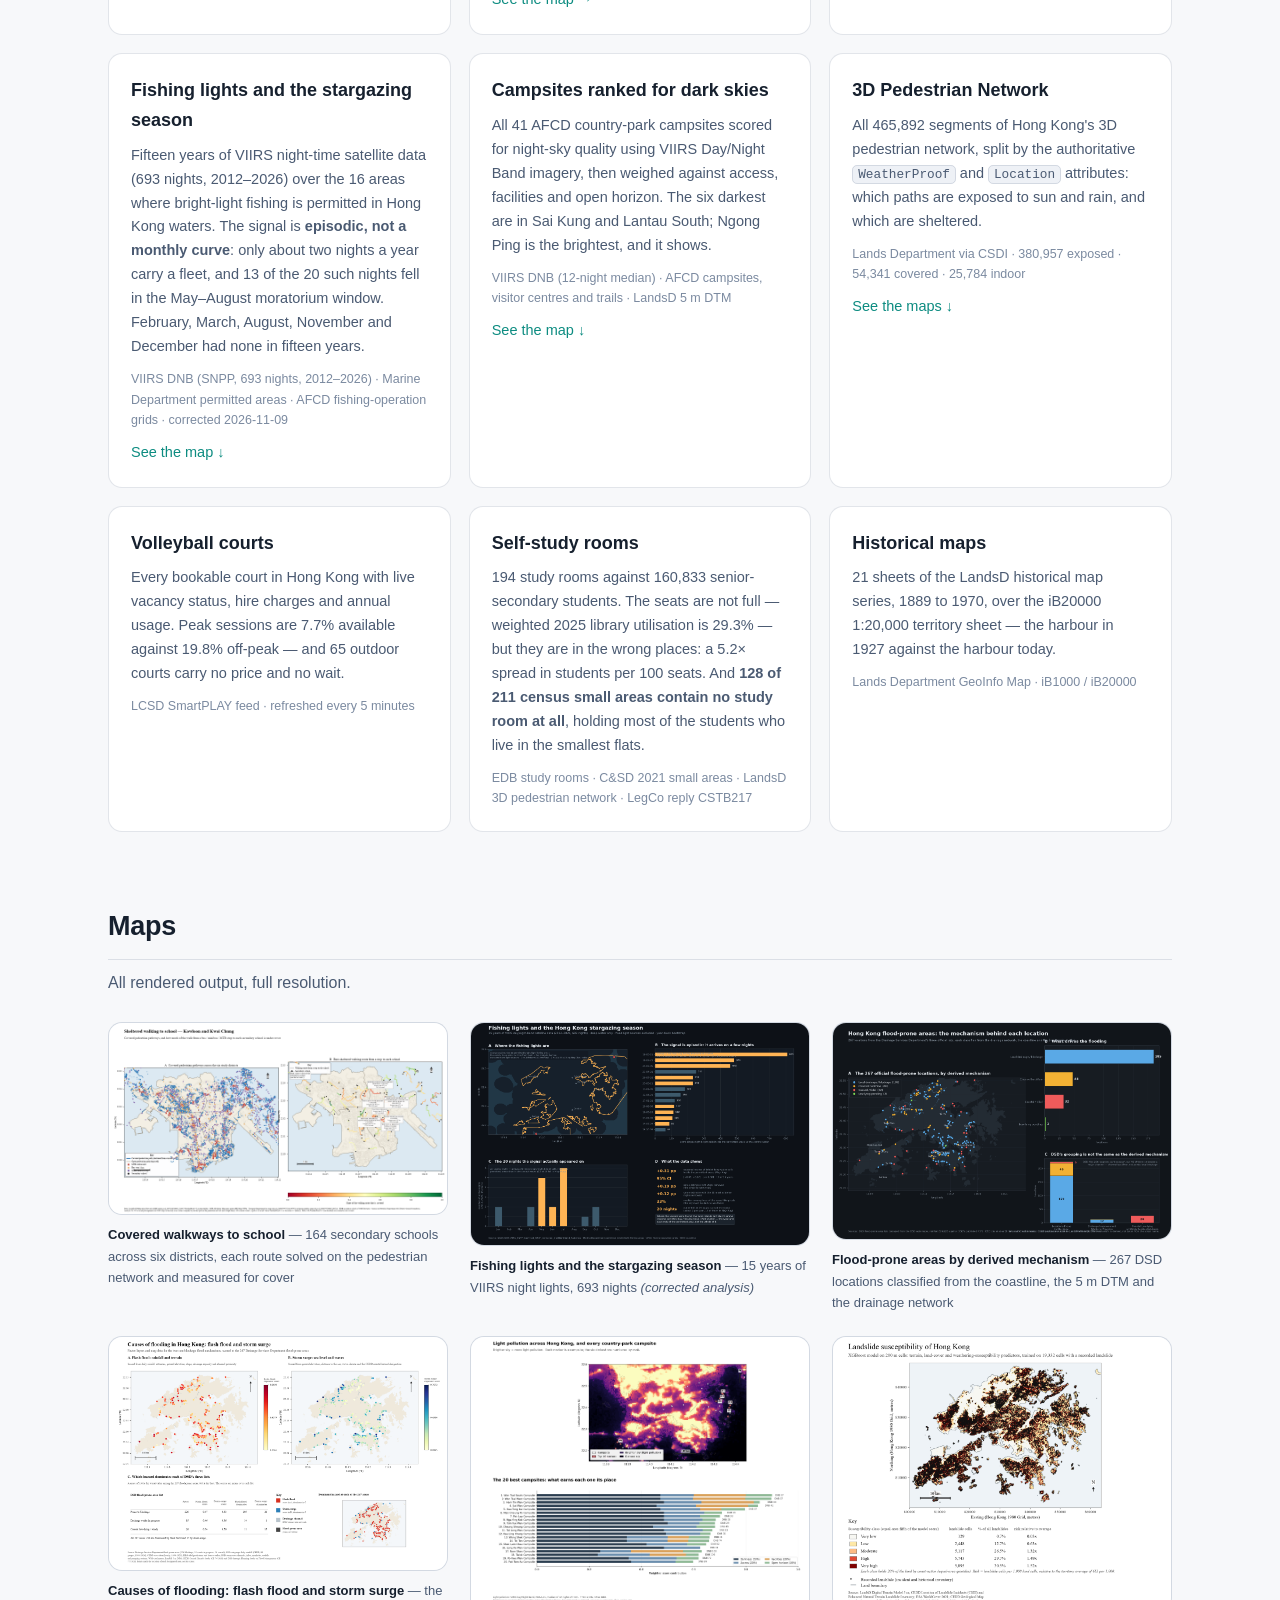
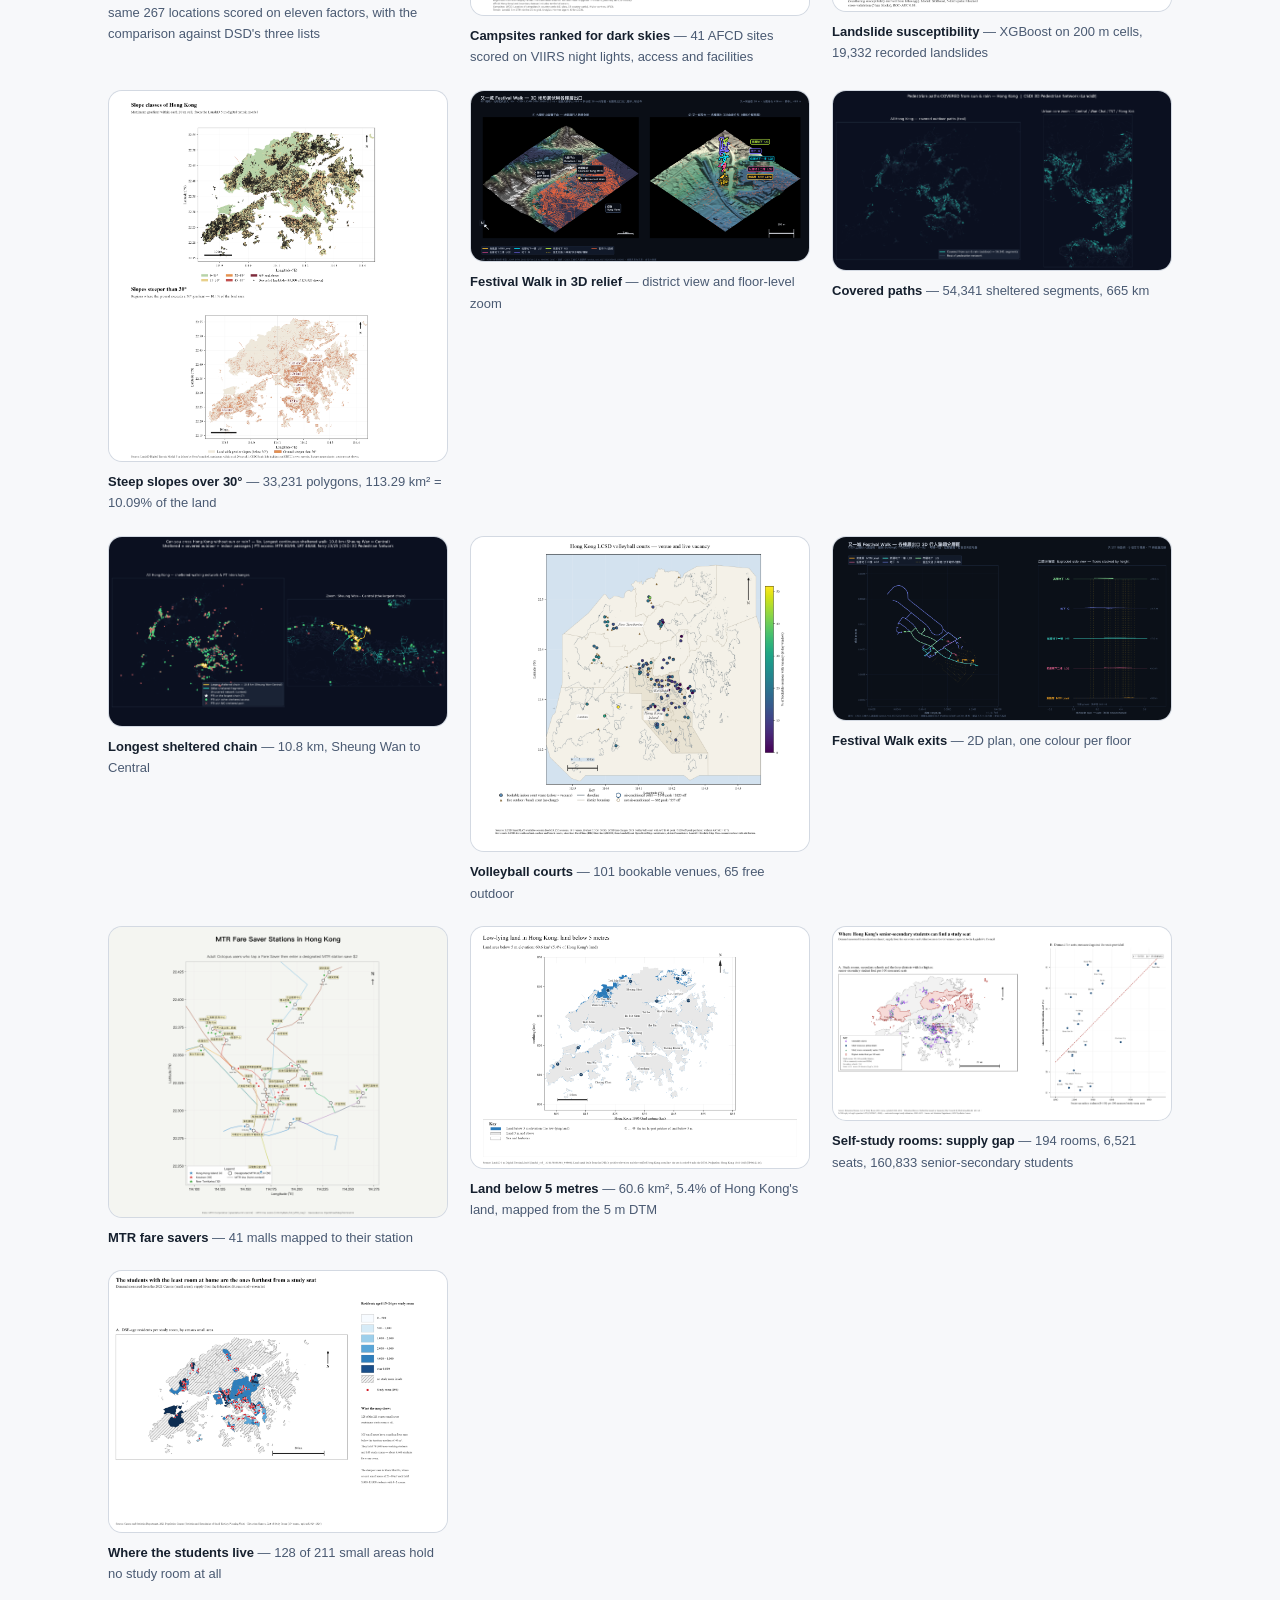
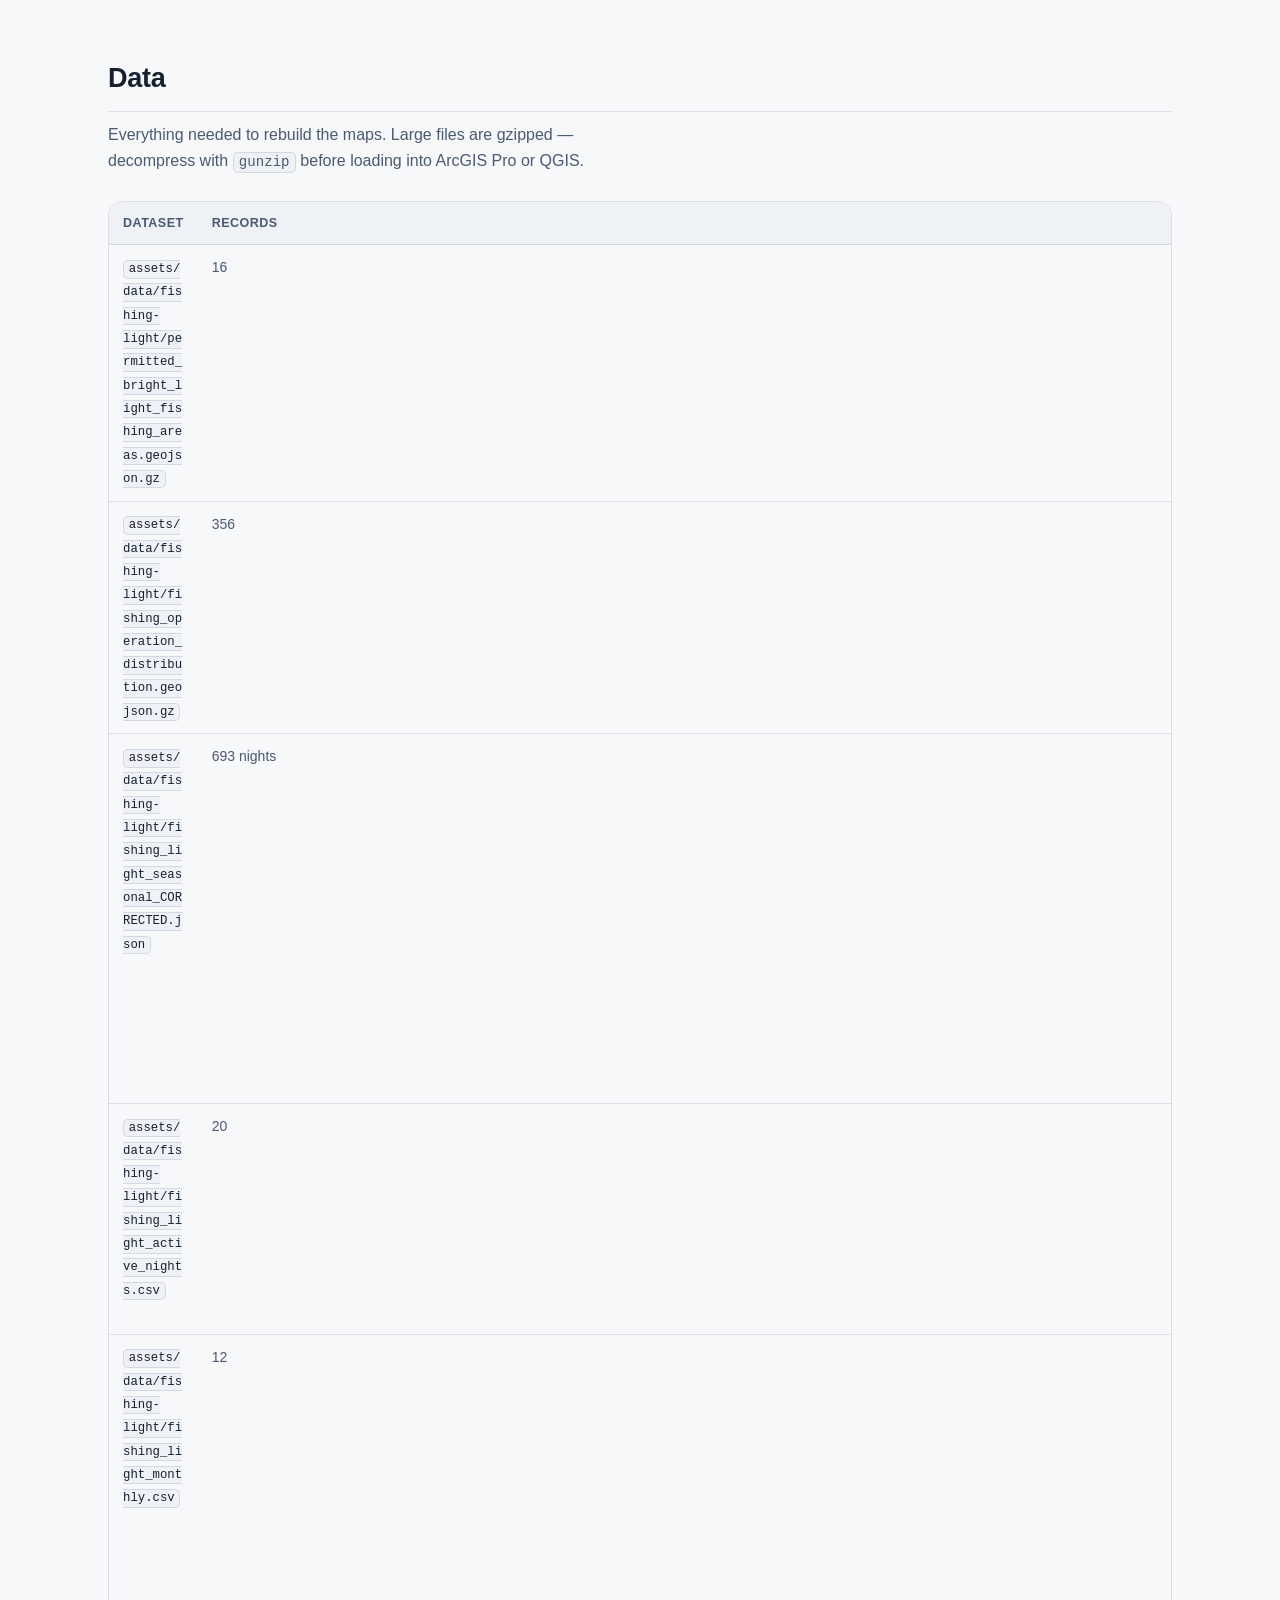
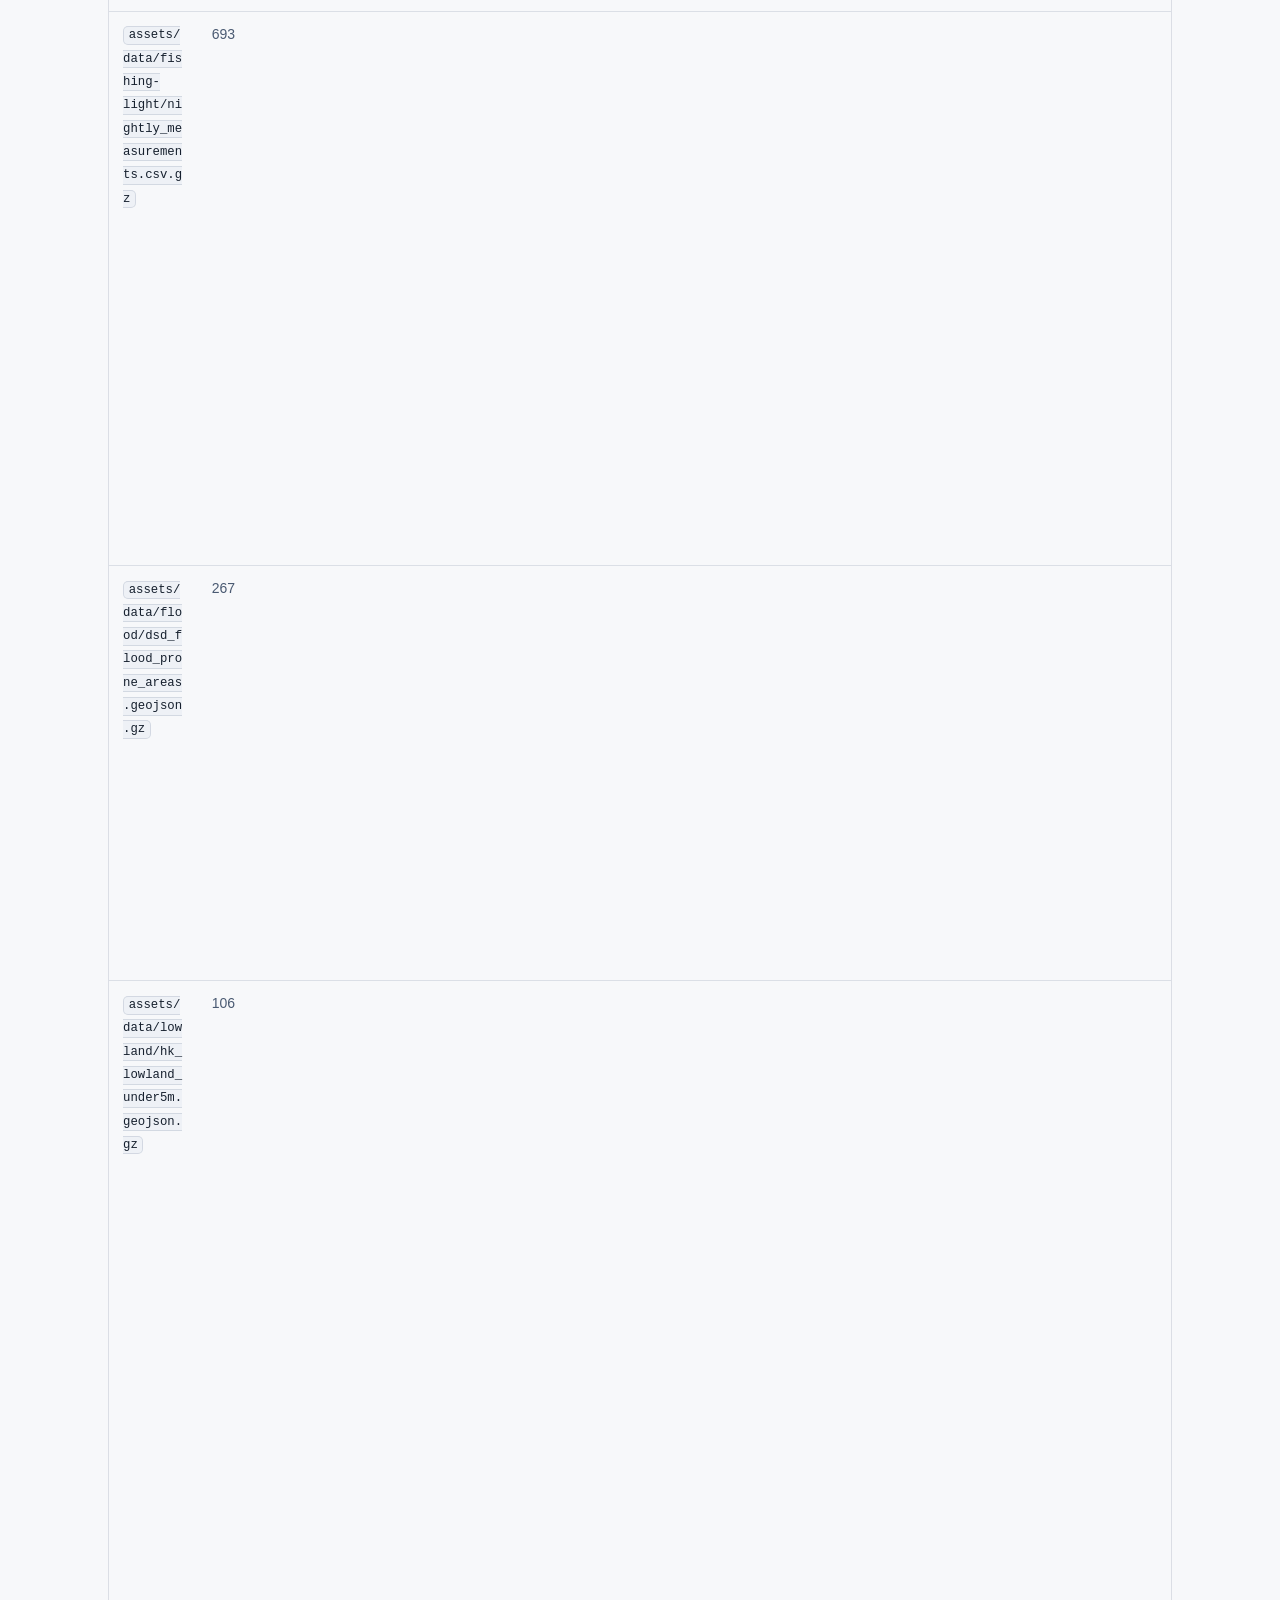
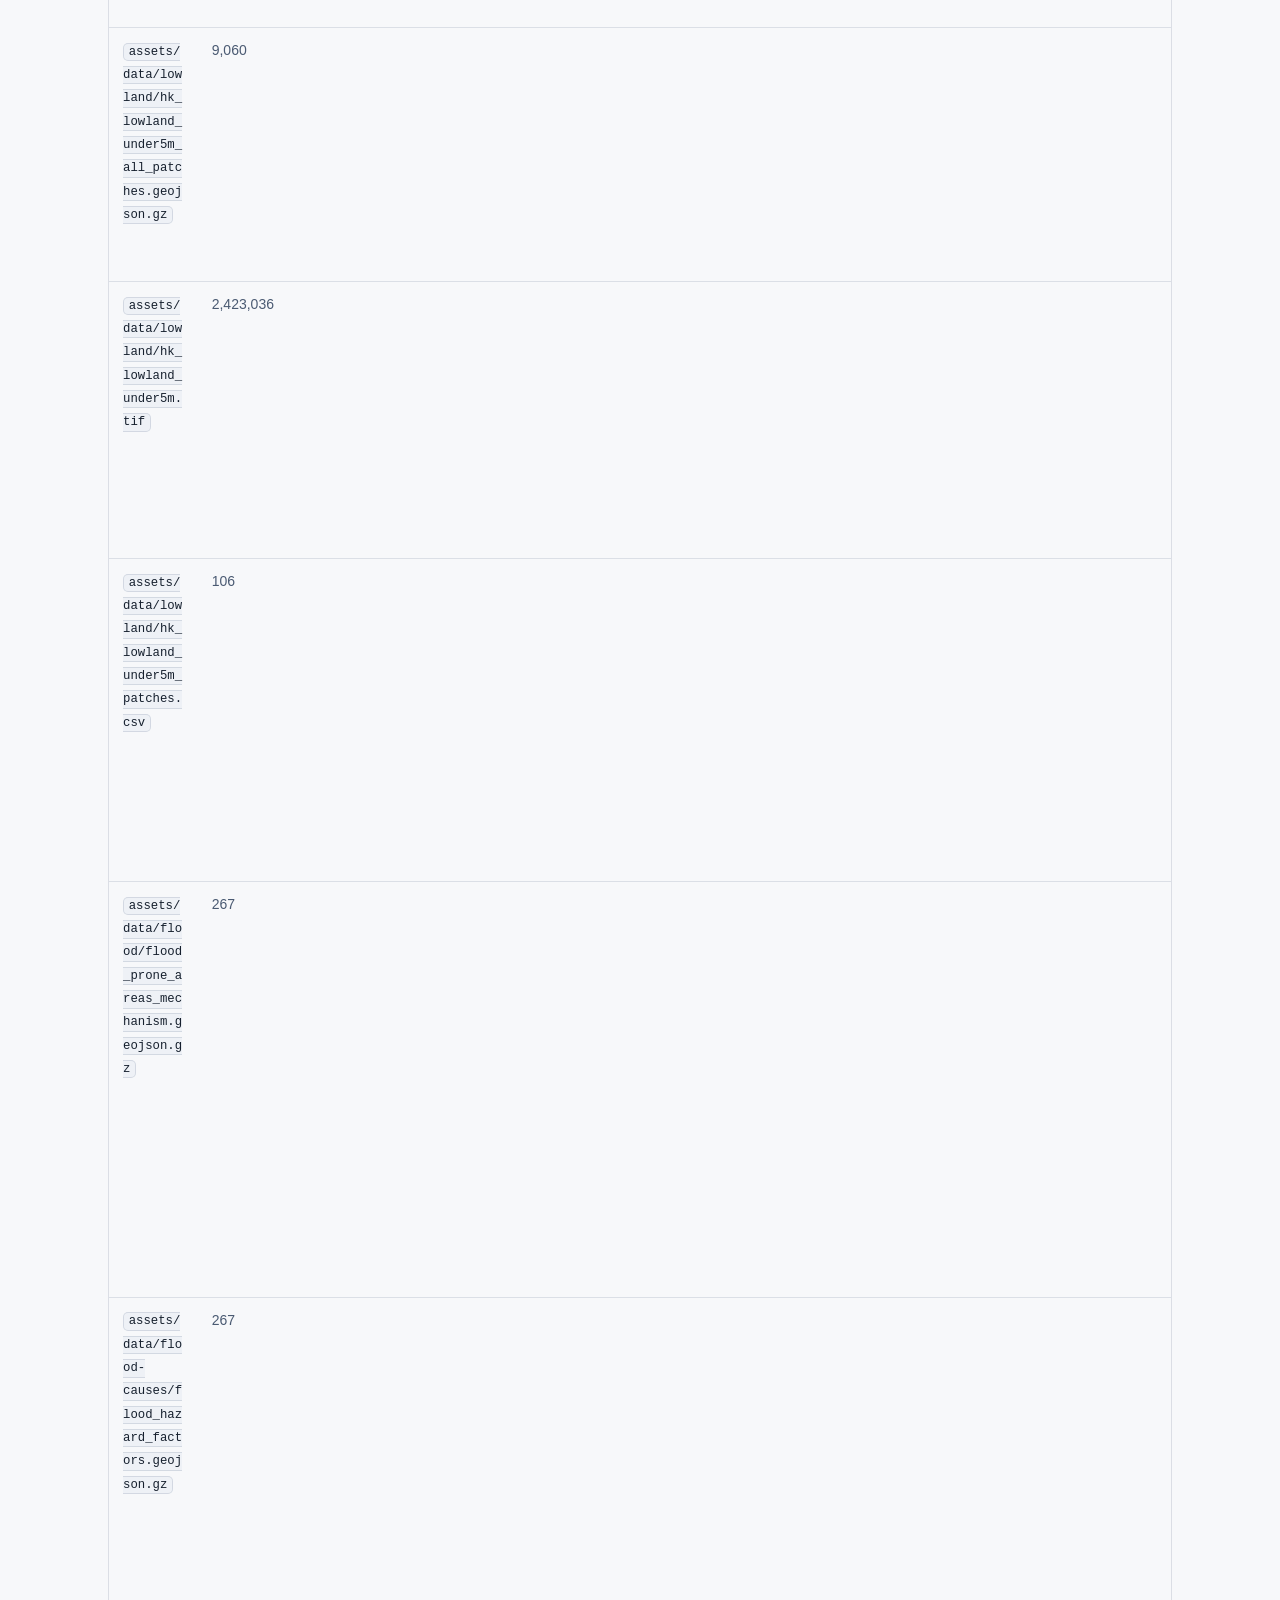
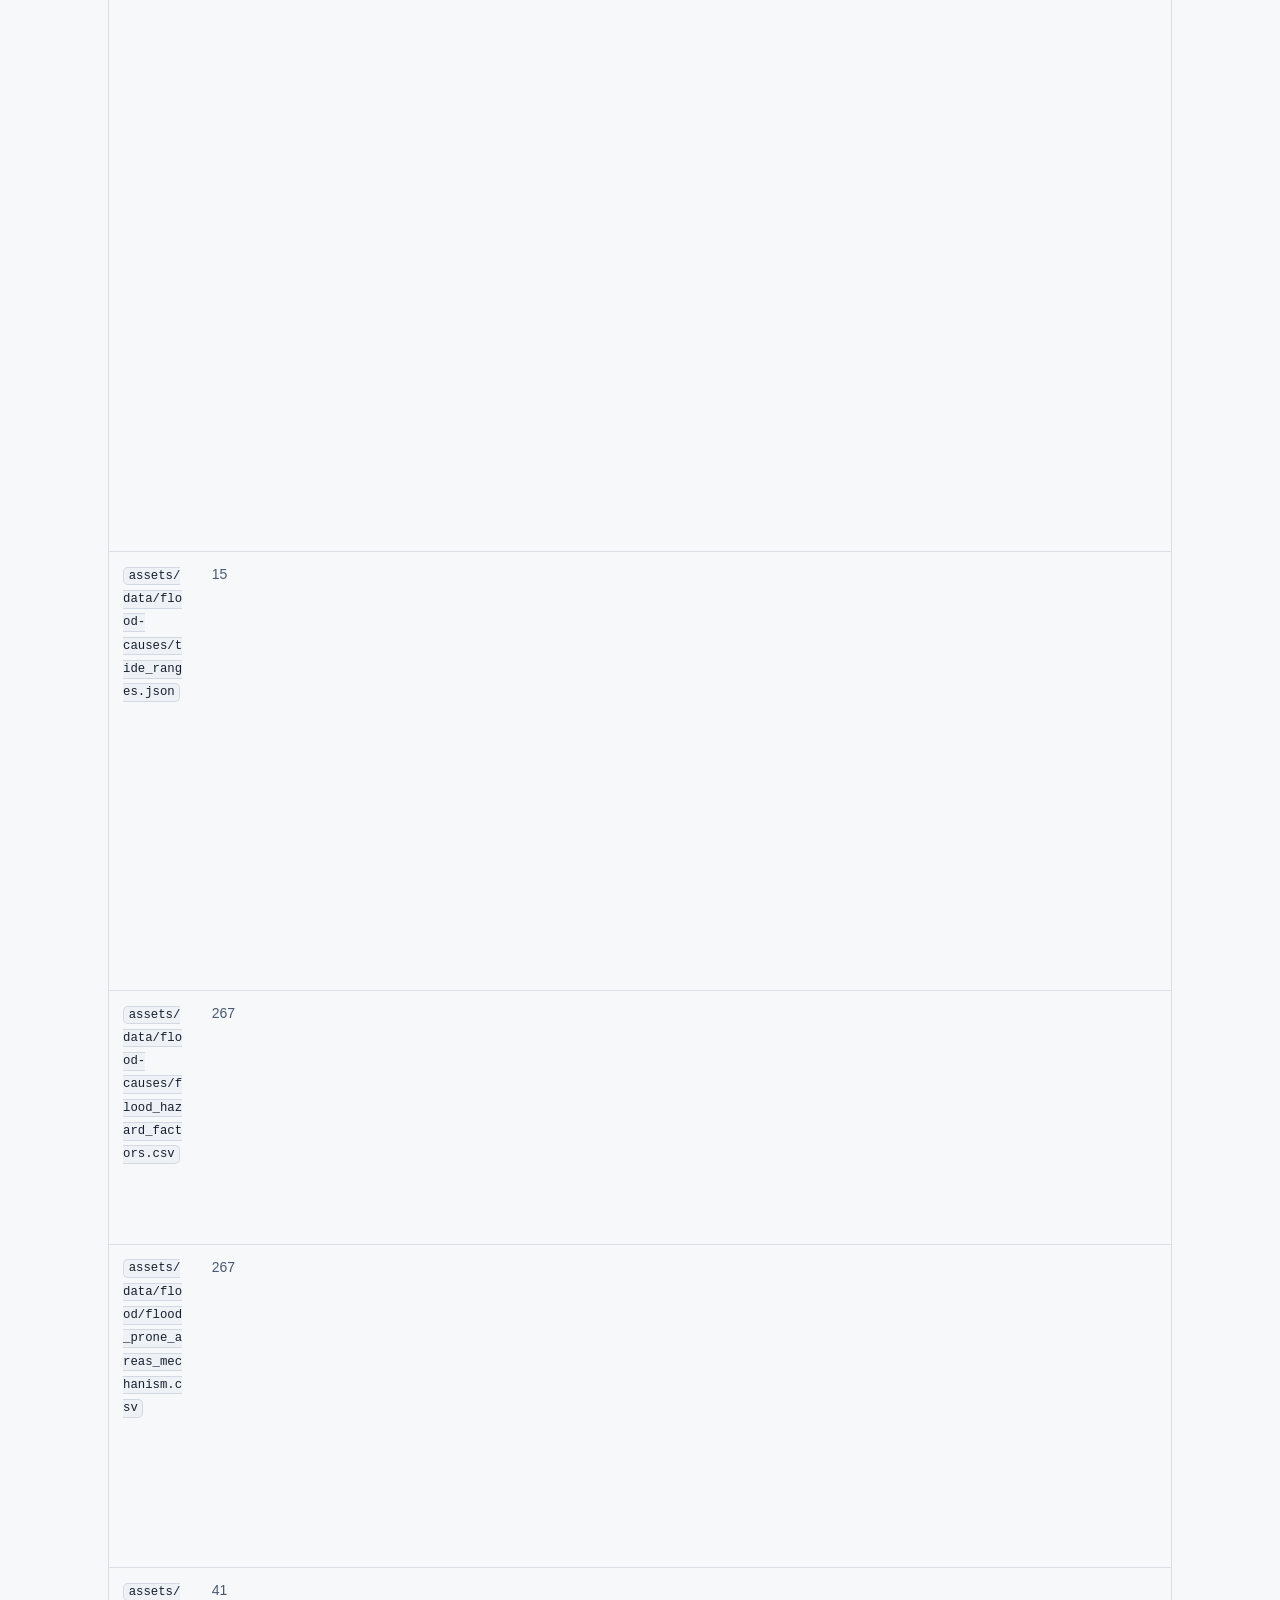
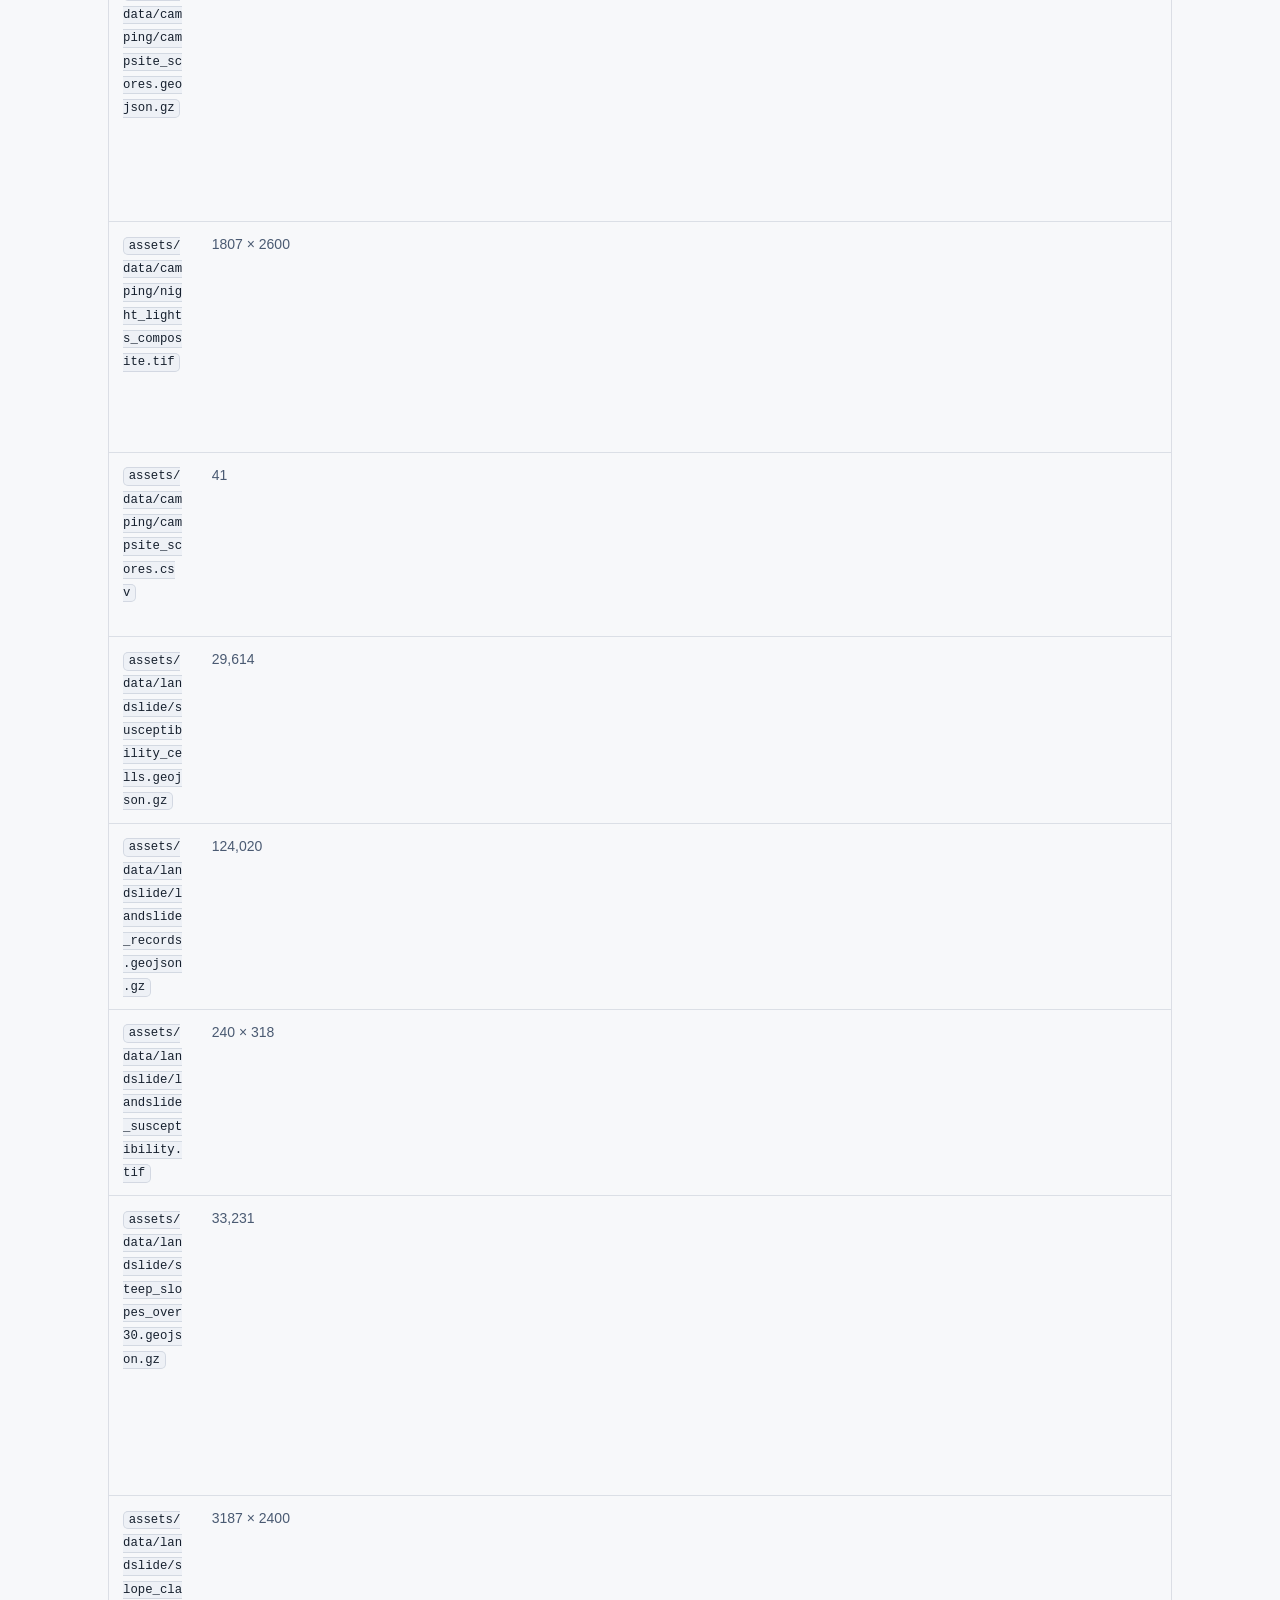
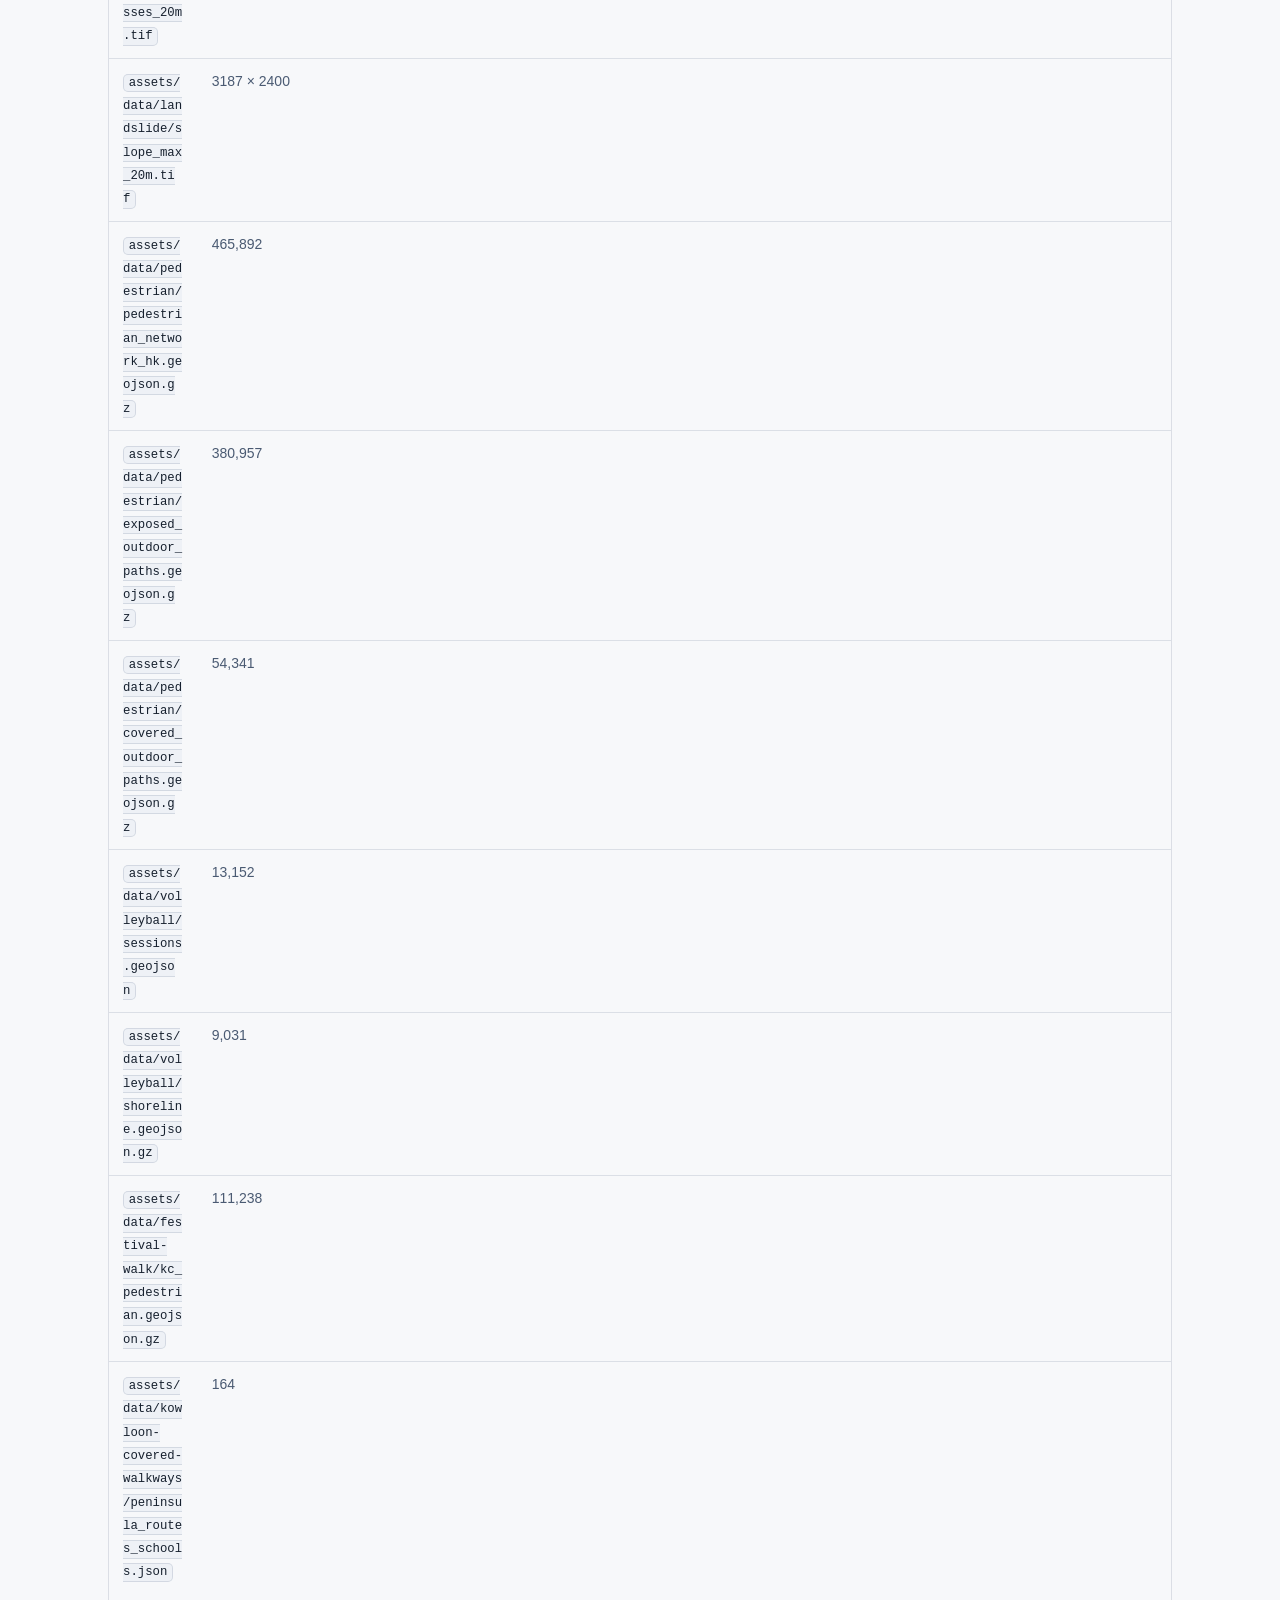
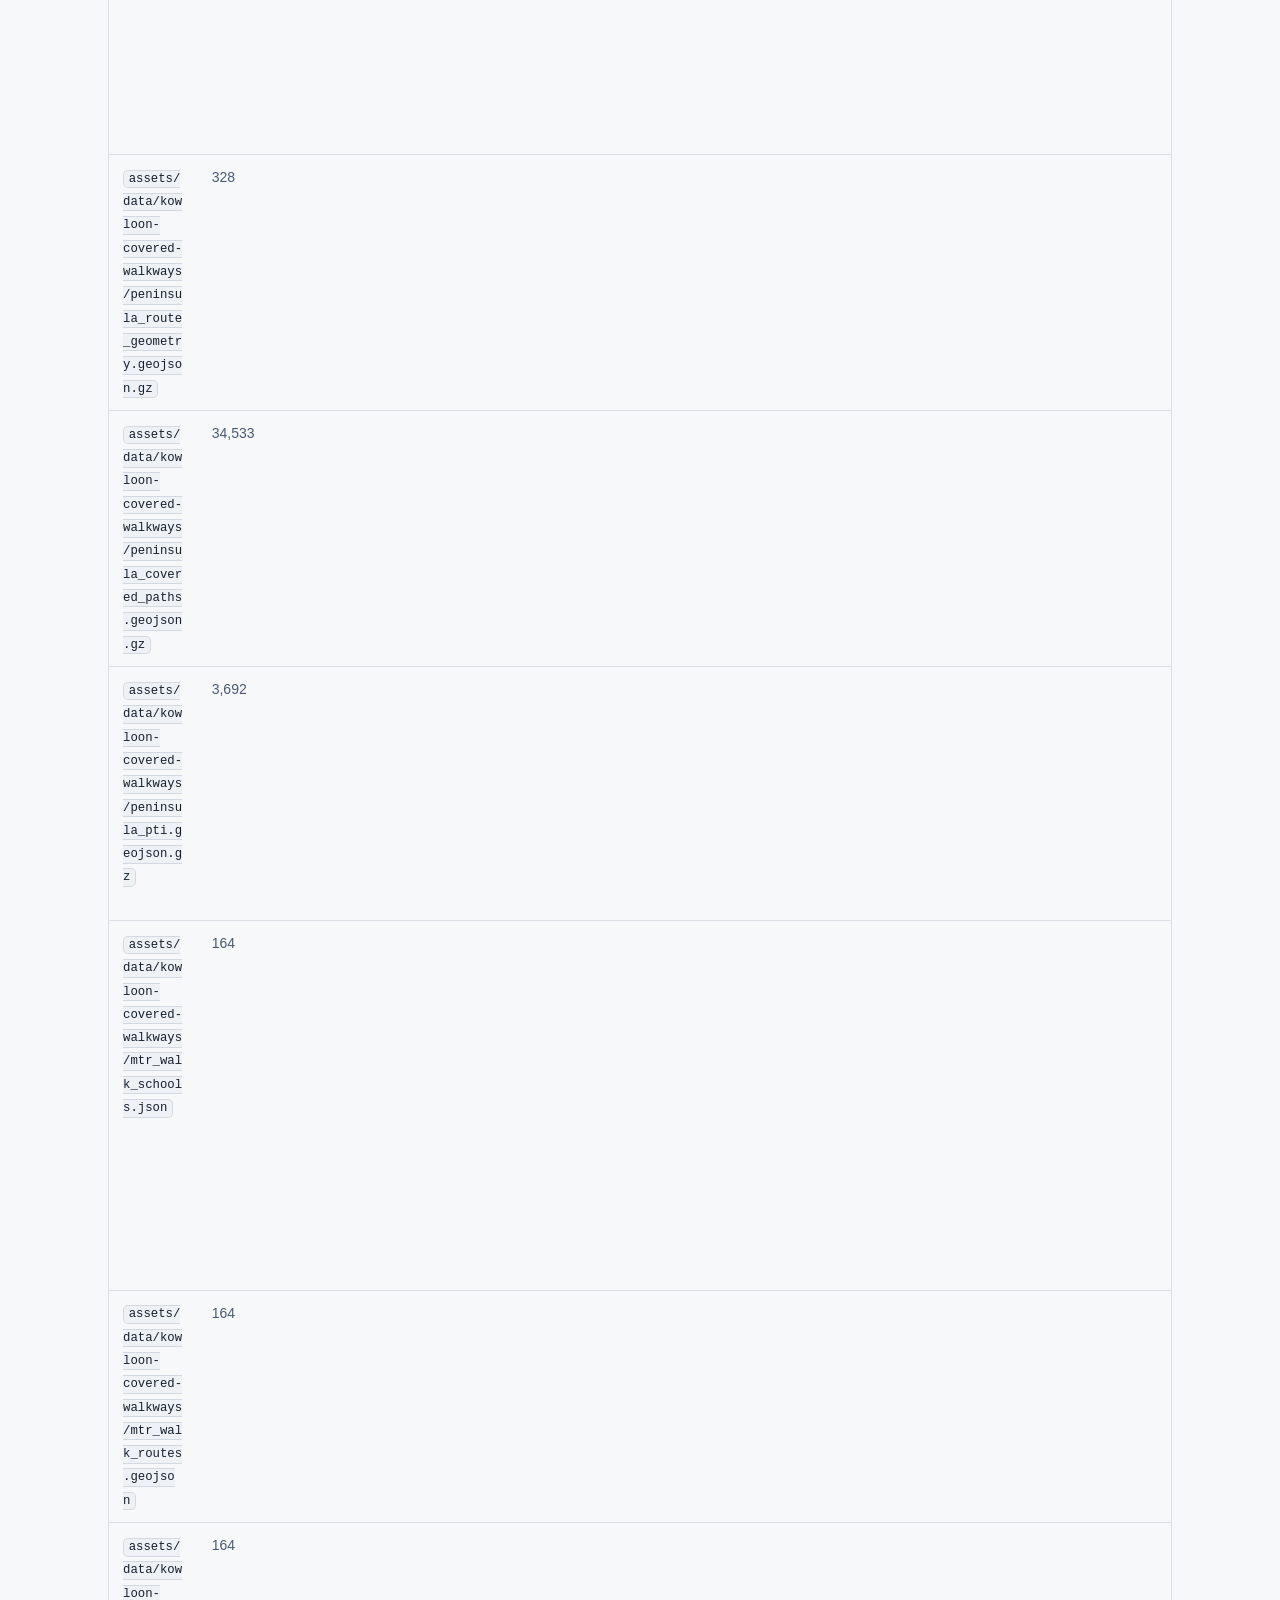
==== commit d6c0eb93: "Ship the population data as plain tables, and the column dictionary The self-study rooms project pub" ====
--- a/index.html
+++ b/index.html
@@ -533,6 +533,14 @@
                 <td><code>assets/data/kowloon-covered-walkways/Kowloon_Covered_Walkways.gdb.zip</code></td>
                 <td>7 feature classes</td>
                 <td>Esri File Geodatabase, <strong>EPSG:2326 (Hong Kong 1980 Grid)</strong> — opens natively in ArcGIS Pro: <code>Schools_RouteMetrics</code> (164), <code>Route_Candidates</code> (24,978), <code>Routes_To_School</code> (328), <code>Covered_Paths</code> (34,533), <code>Stops_PTI</code> (3,692), <code>MTR_WorstCase_Walks</code> (164), <code>MTR_WorstCase_Schools</code> (164)</td>
+              </tr>
+              <tr>
+                <td><code>assets/data/self-study-rooms/POPULATION — district_census_full.csv</code></td>
+                <td>18 districts × 26 population columns — total, age bands, working/non-working, students, retired, households, median floor area, income, education, residency</td>
+              </tr>
+              <tr>
+                <td><code>assets/data/self-study-rooms/POPULATION — small_area_census.csv</code></td>
+                <td>211 census small areas × 20 columns — population, age bands, students, retired, floor area, and the study rooms inside each area</td>
               </tr>
               <tr>
                 <td><code>assets/data/self-study-rooms/study_rooms.geojson</code></td>
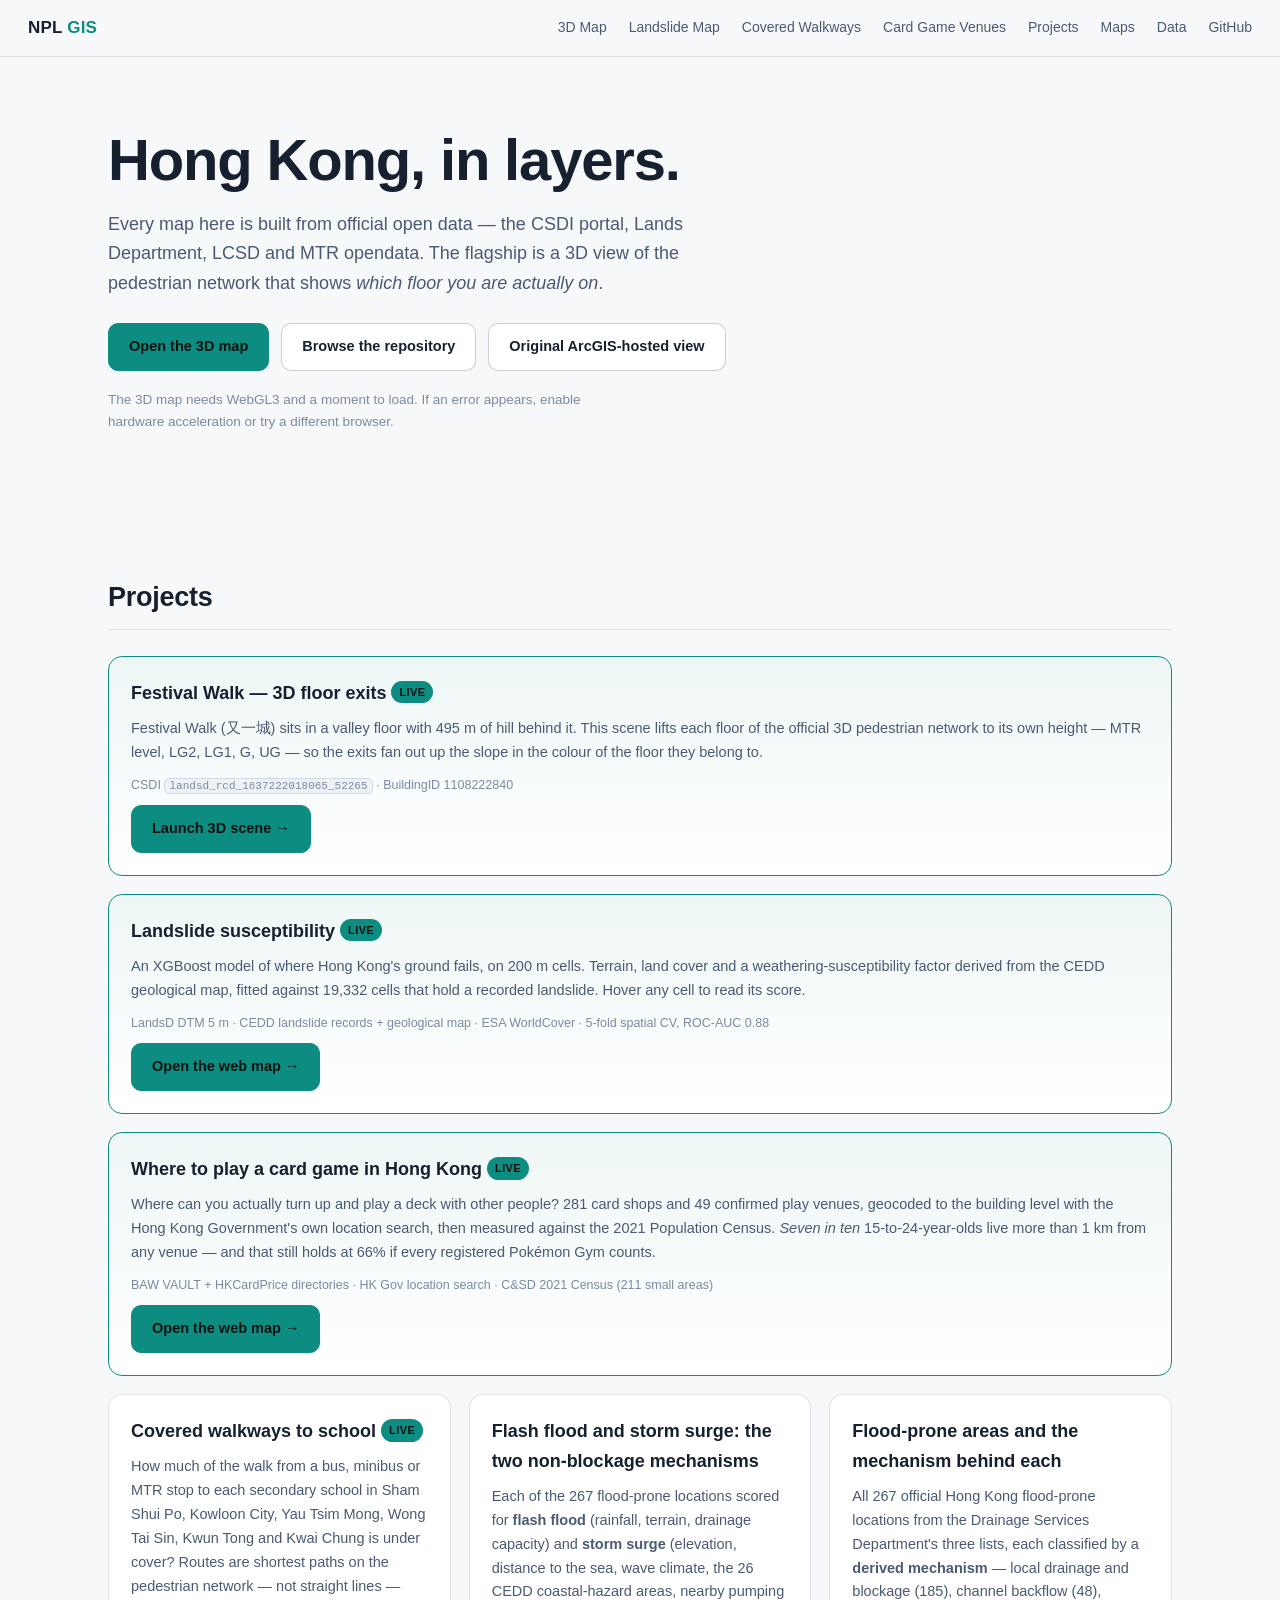
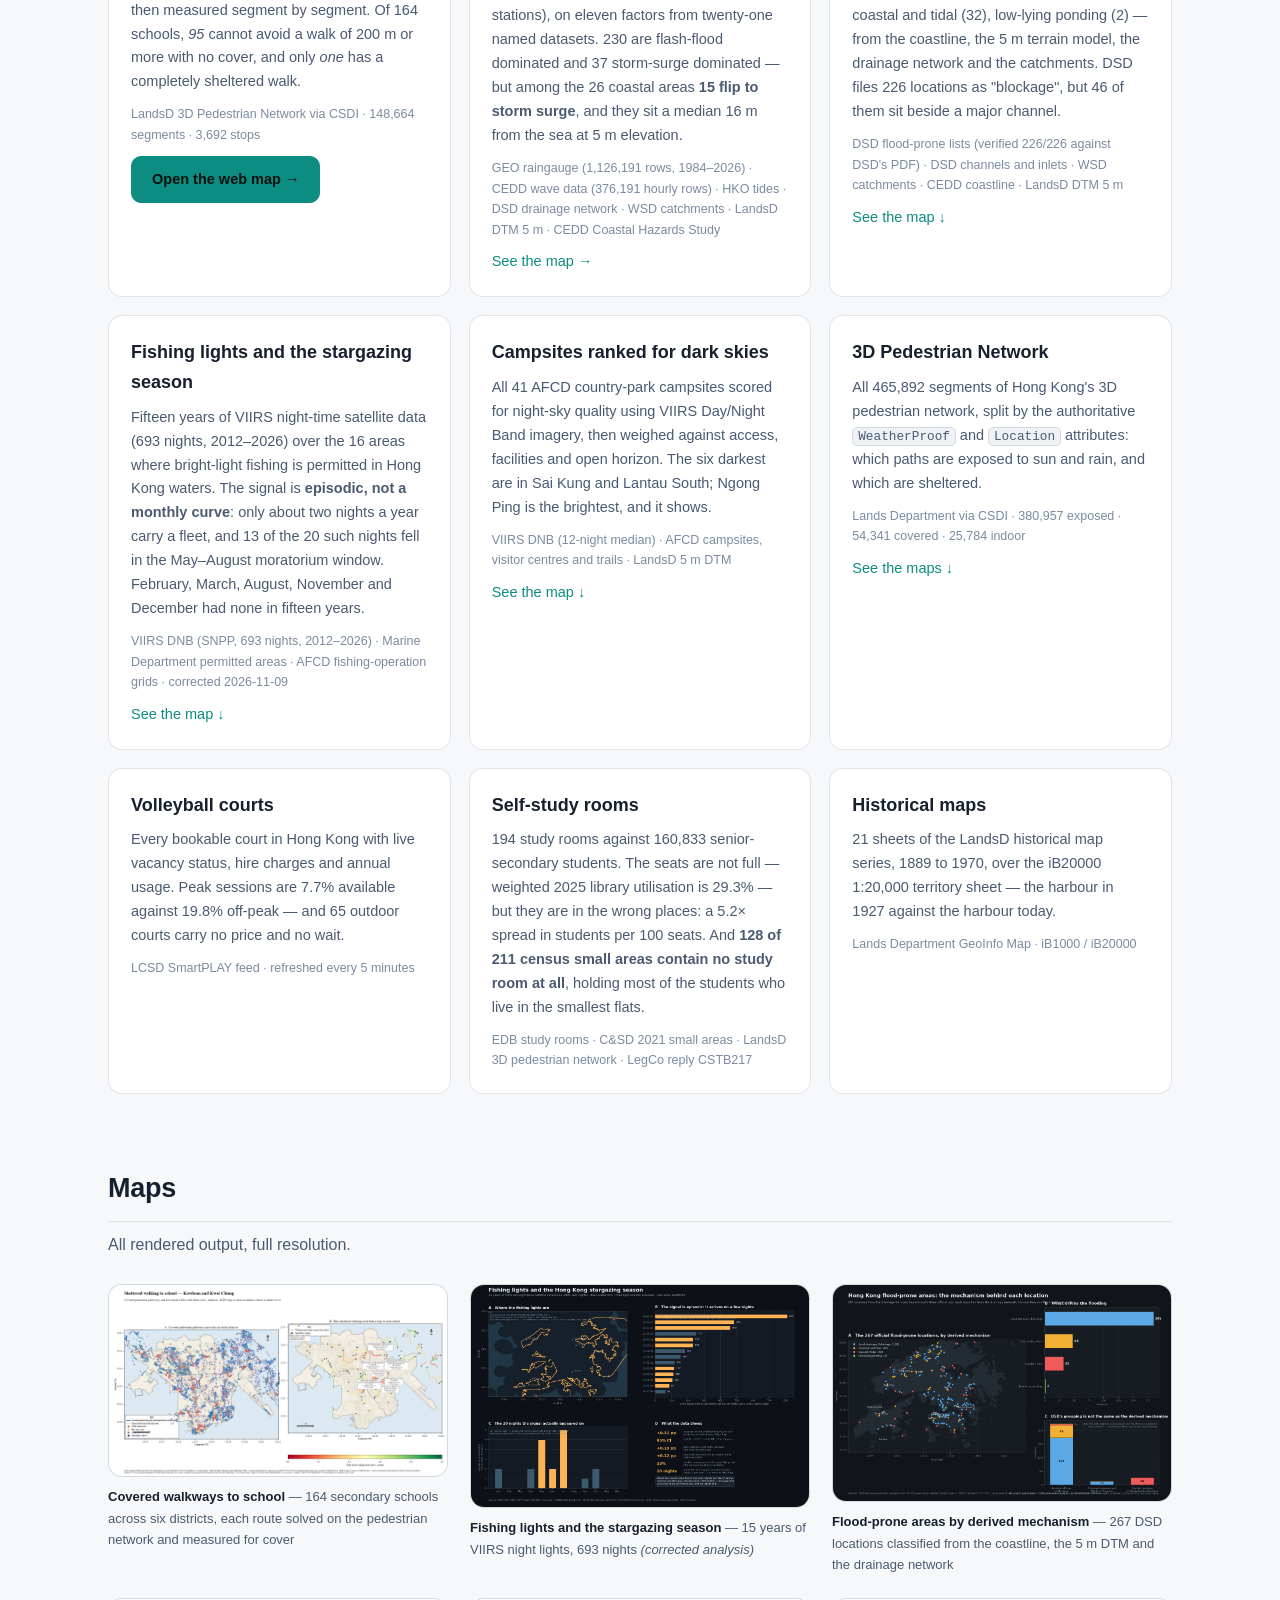
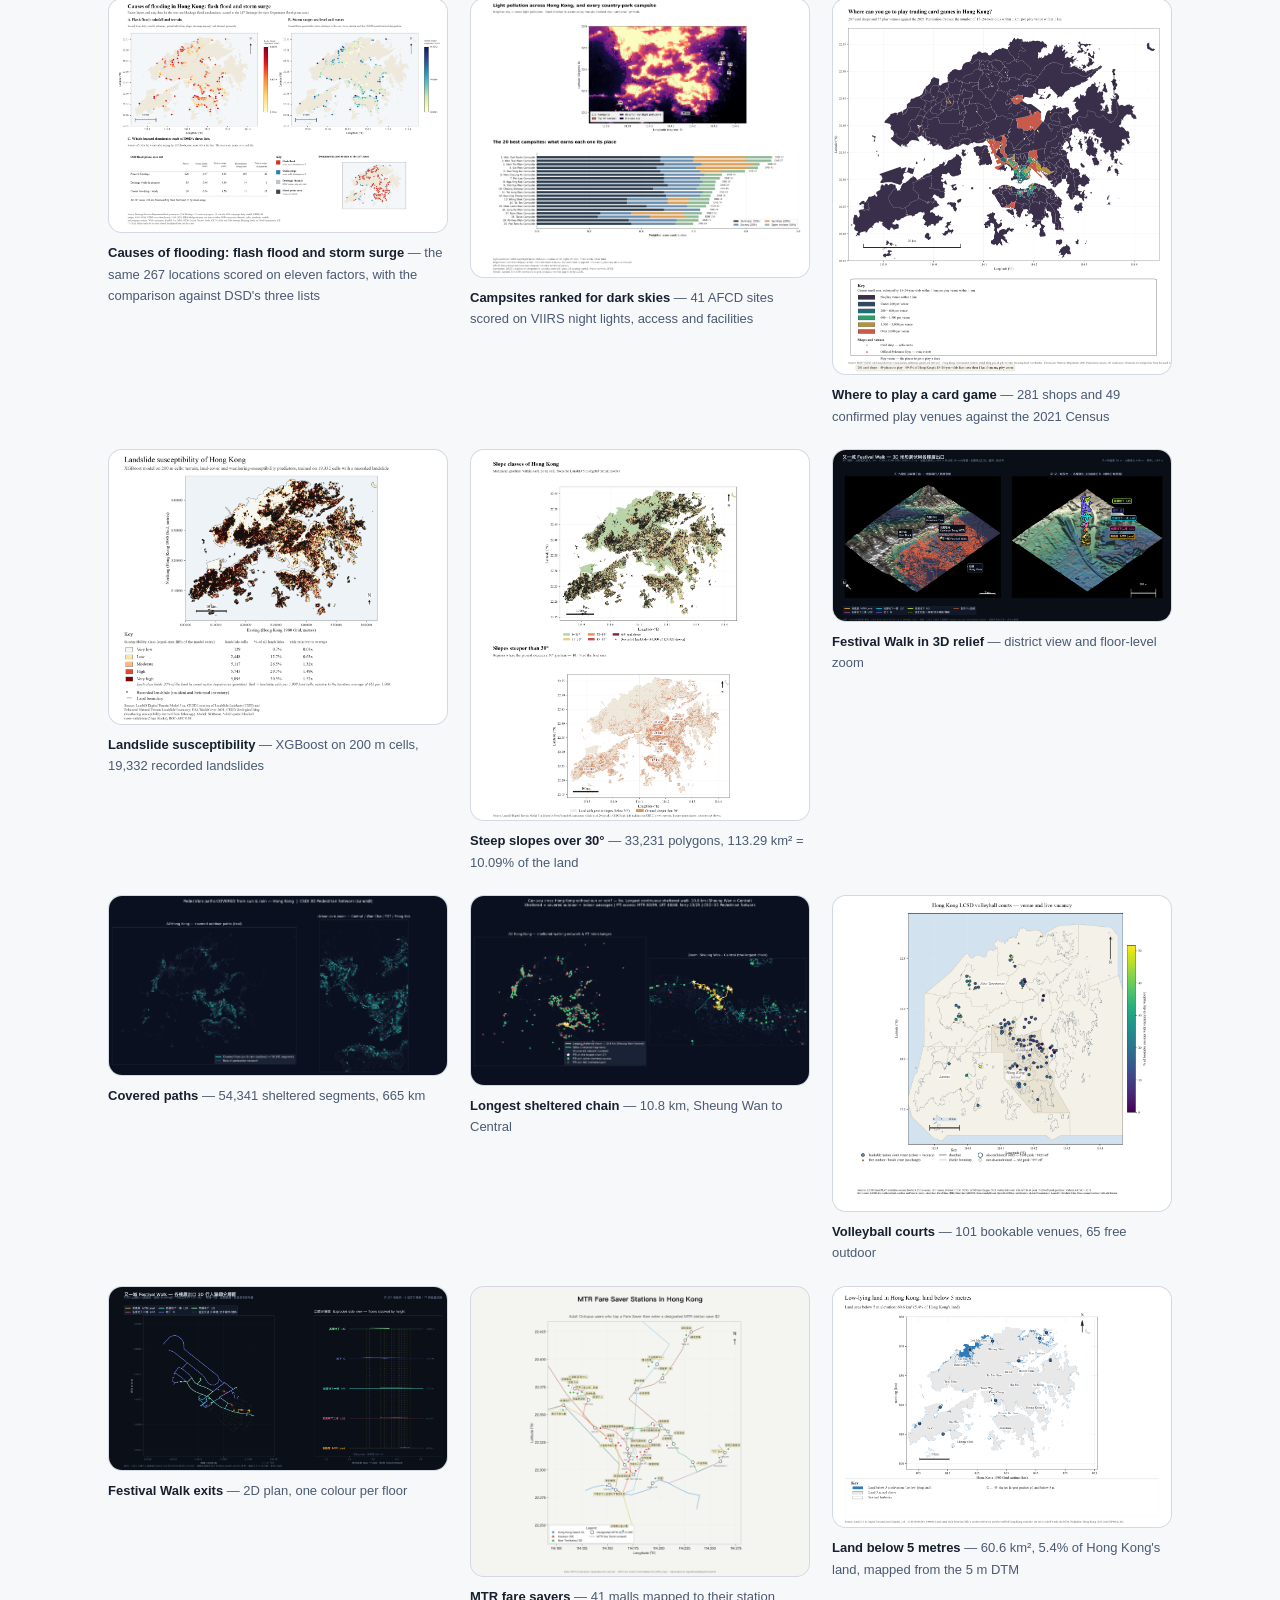
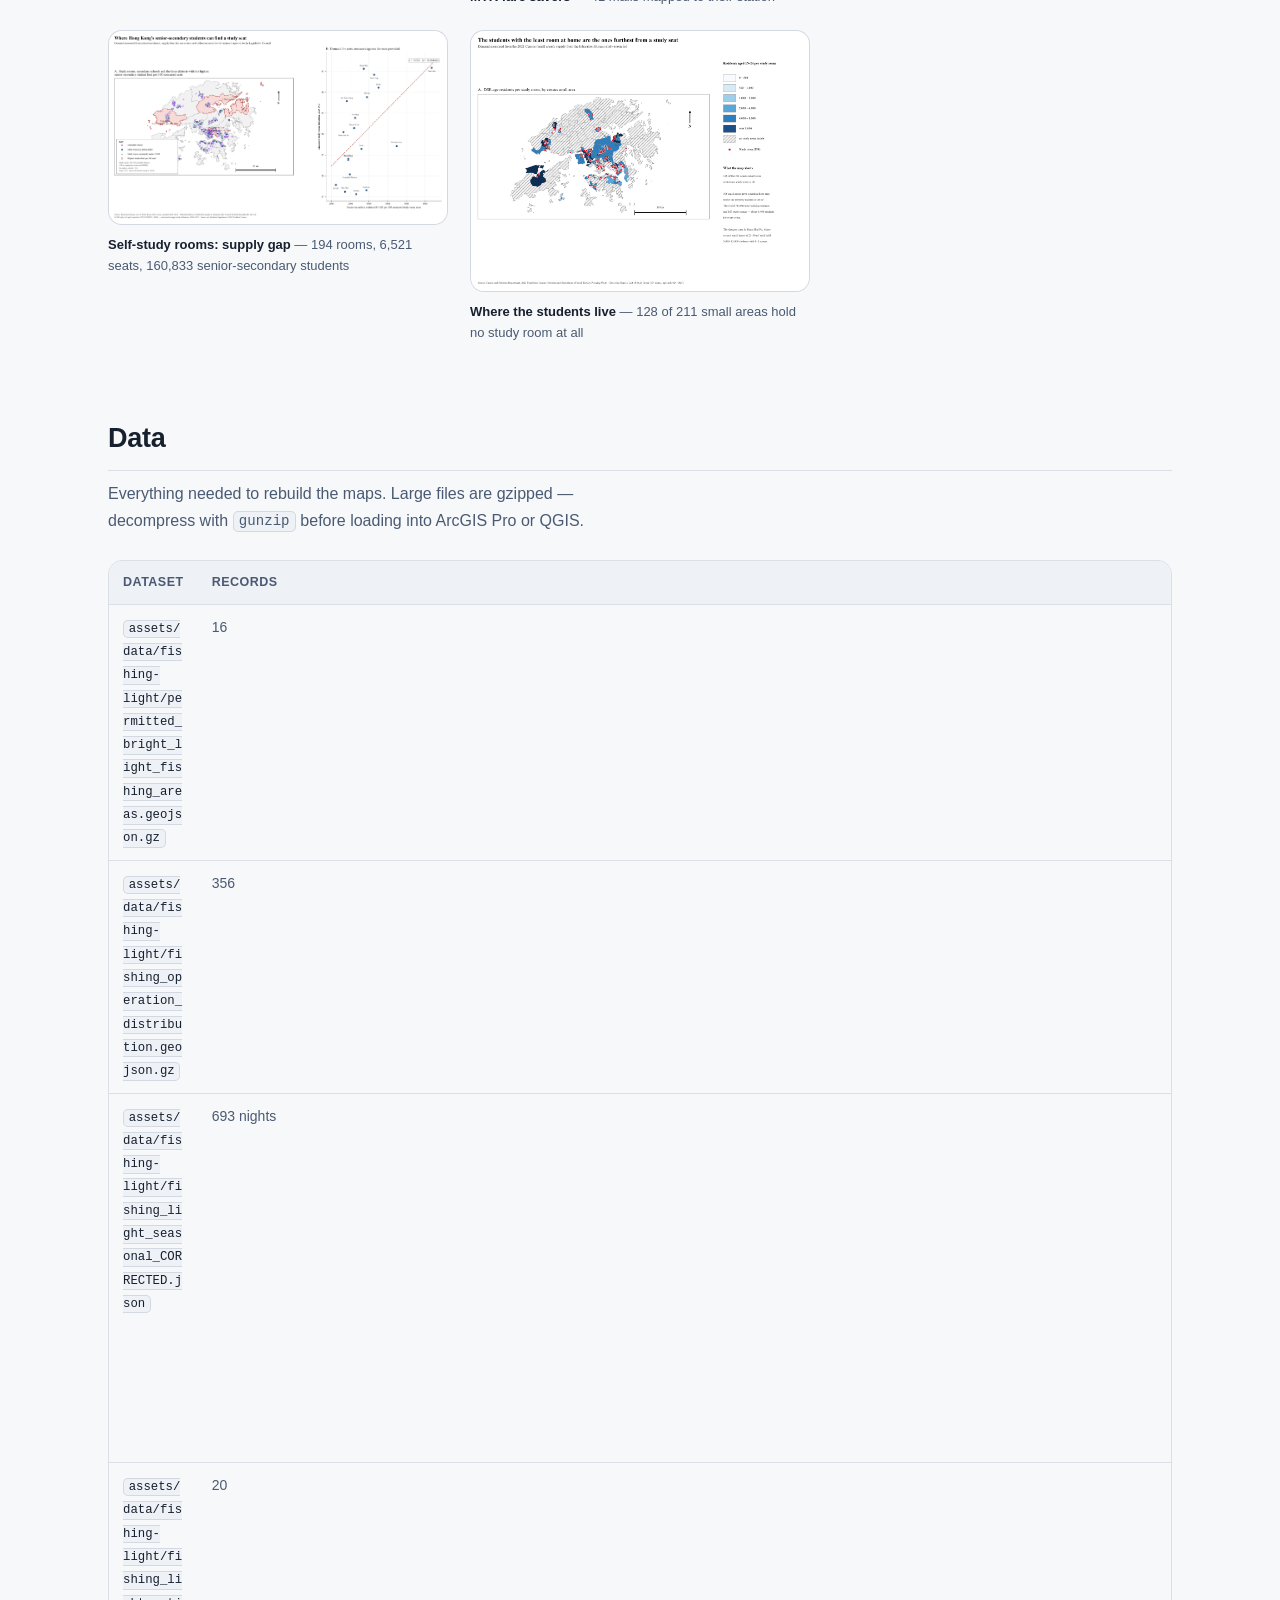
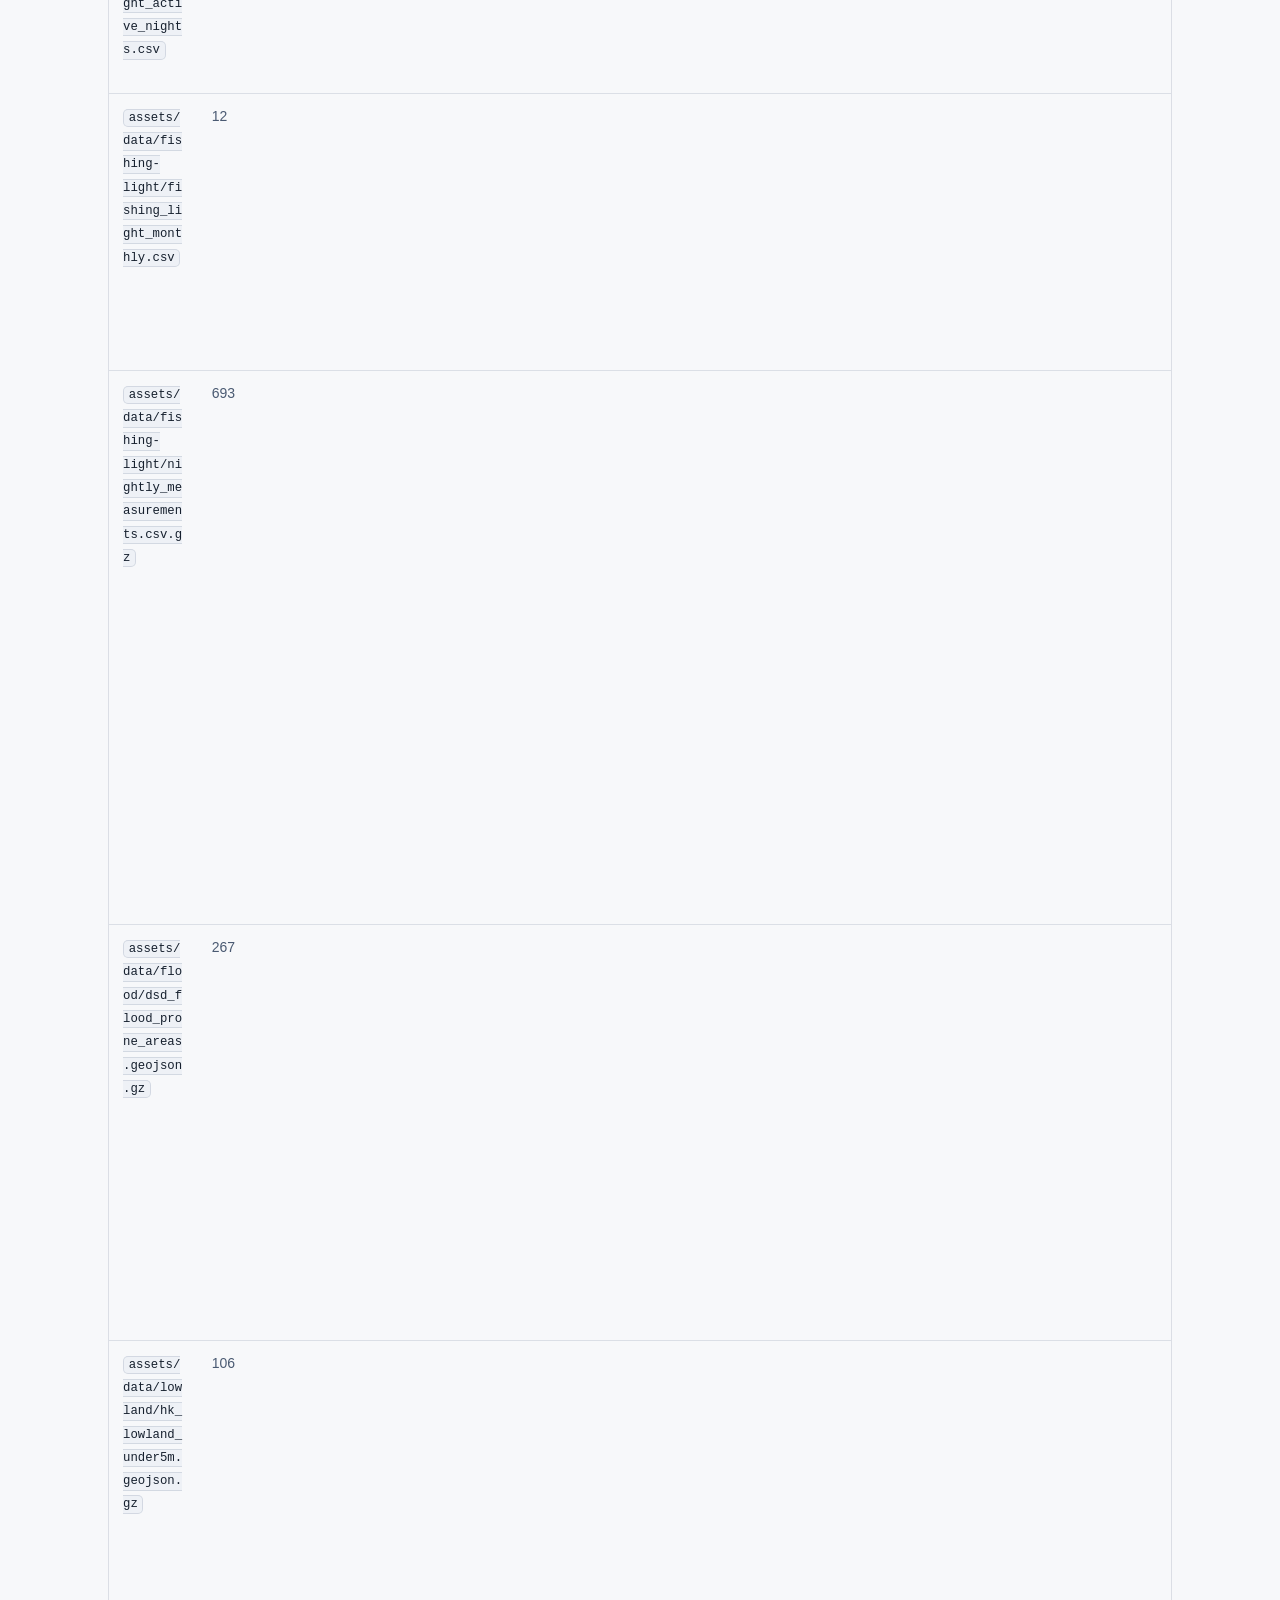
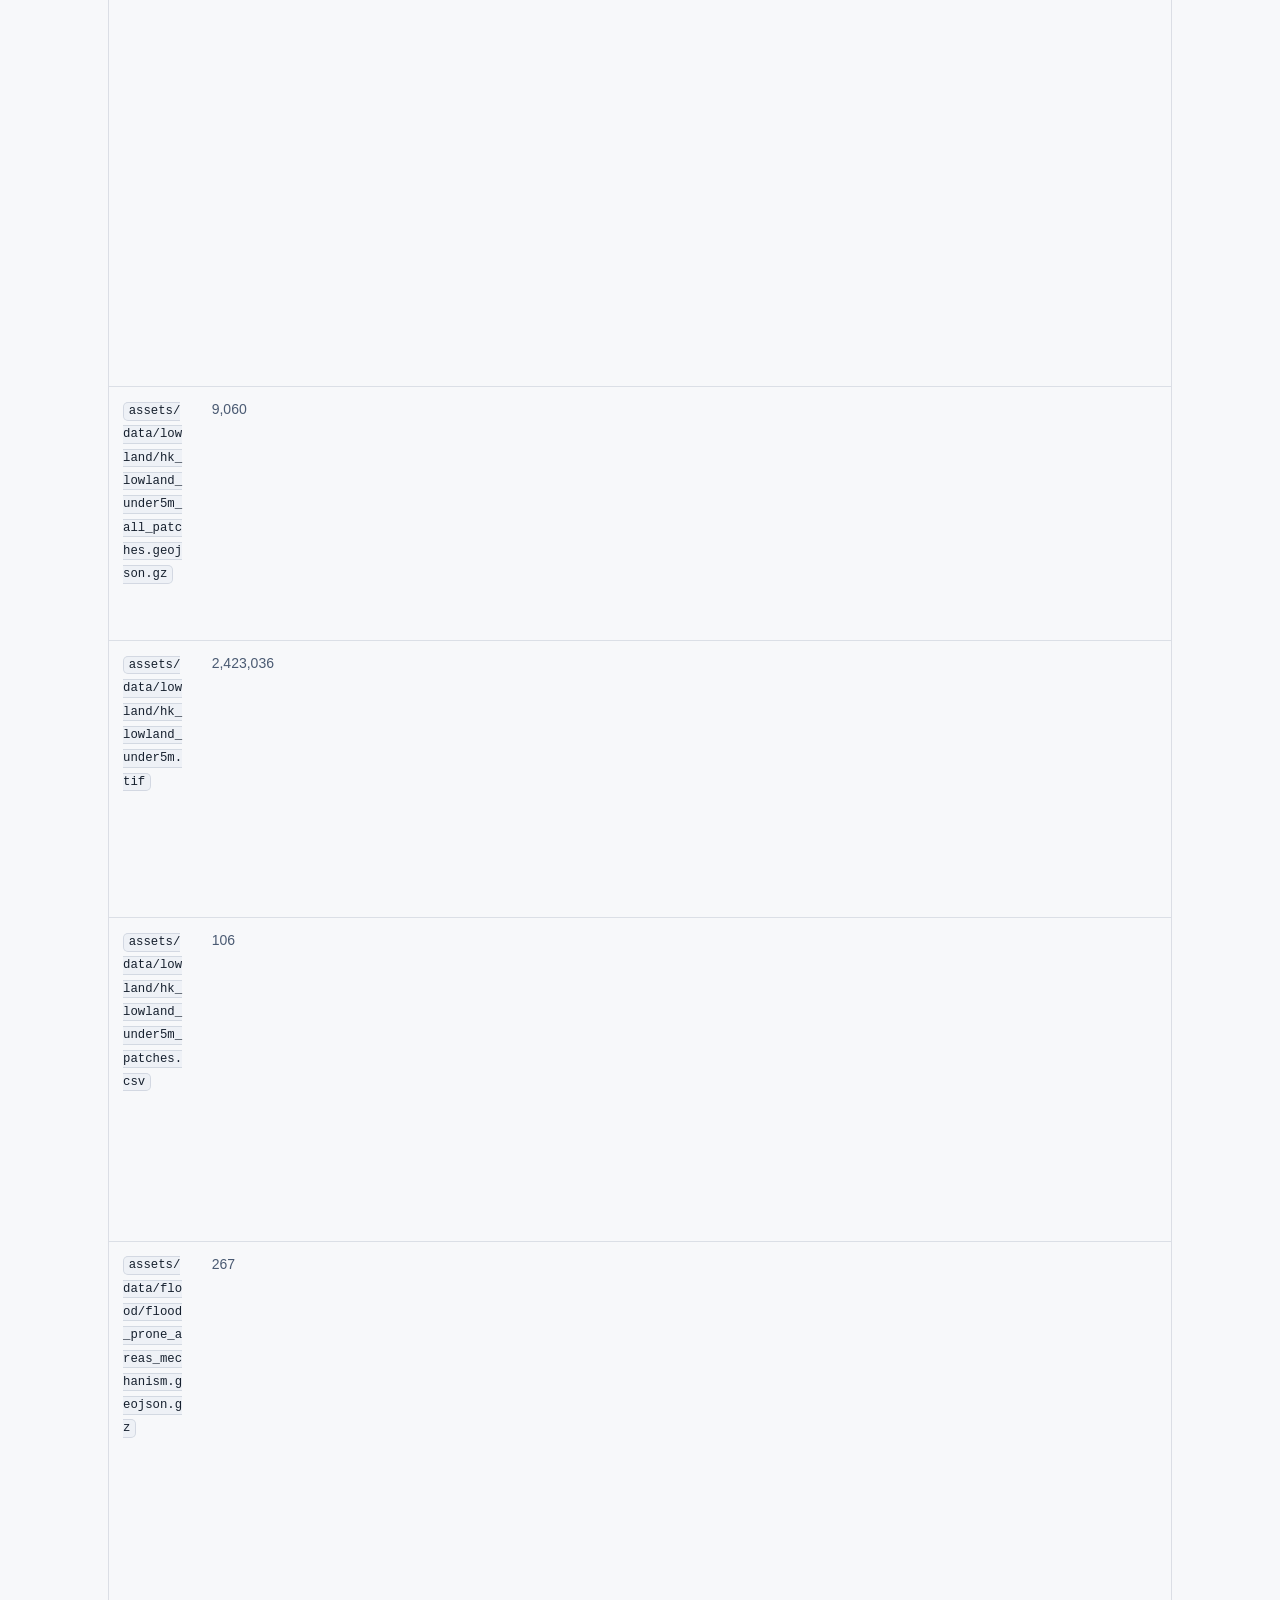
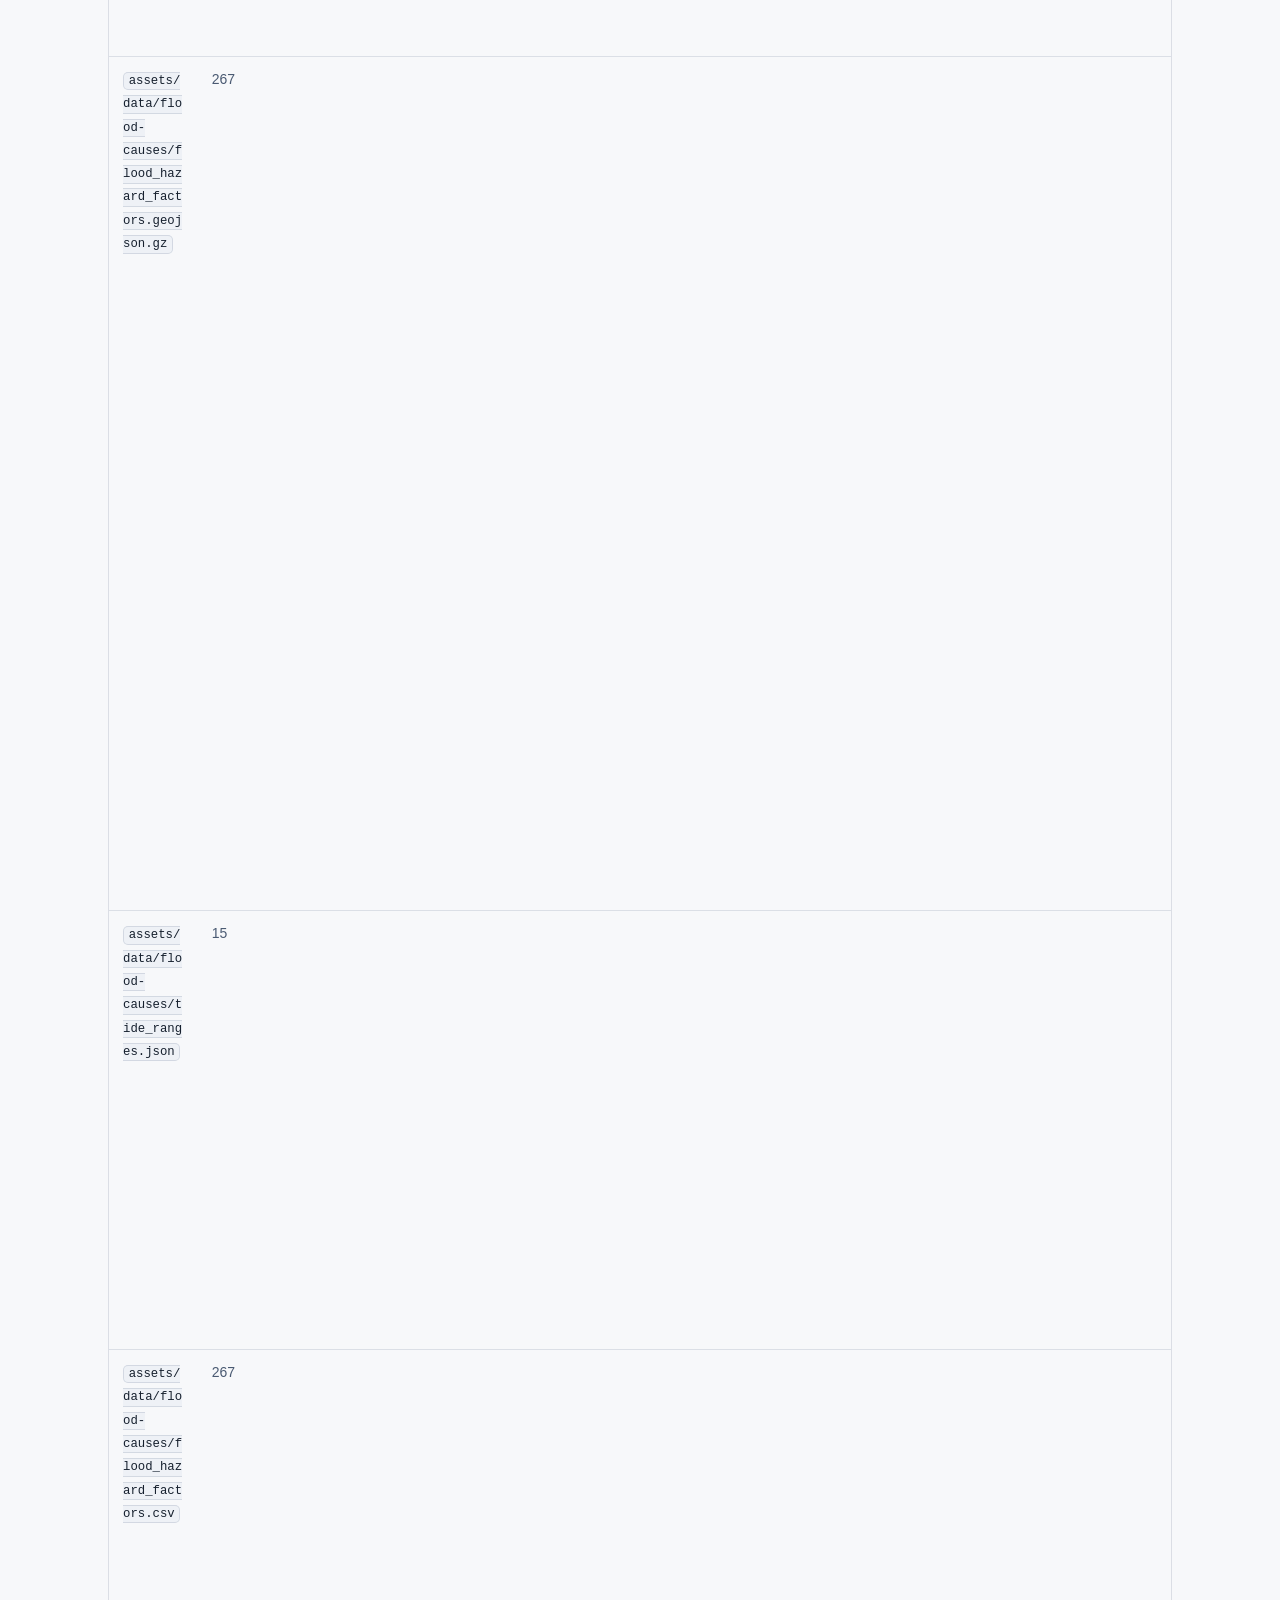
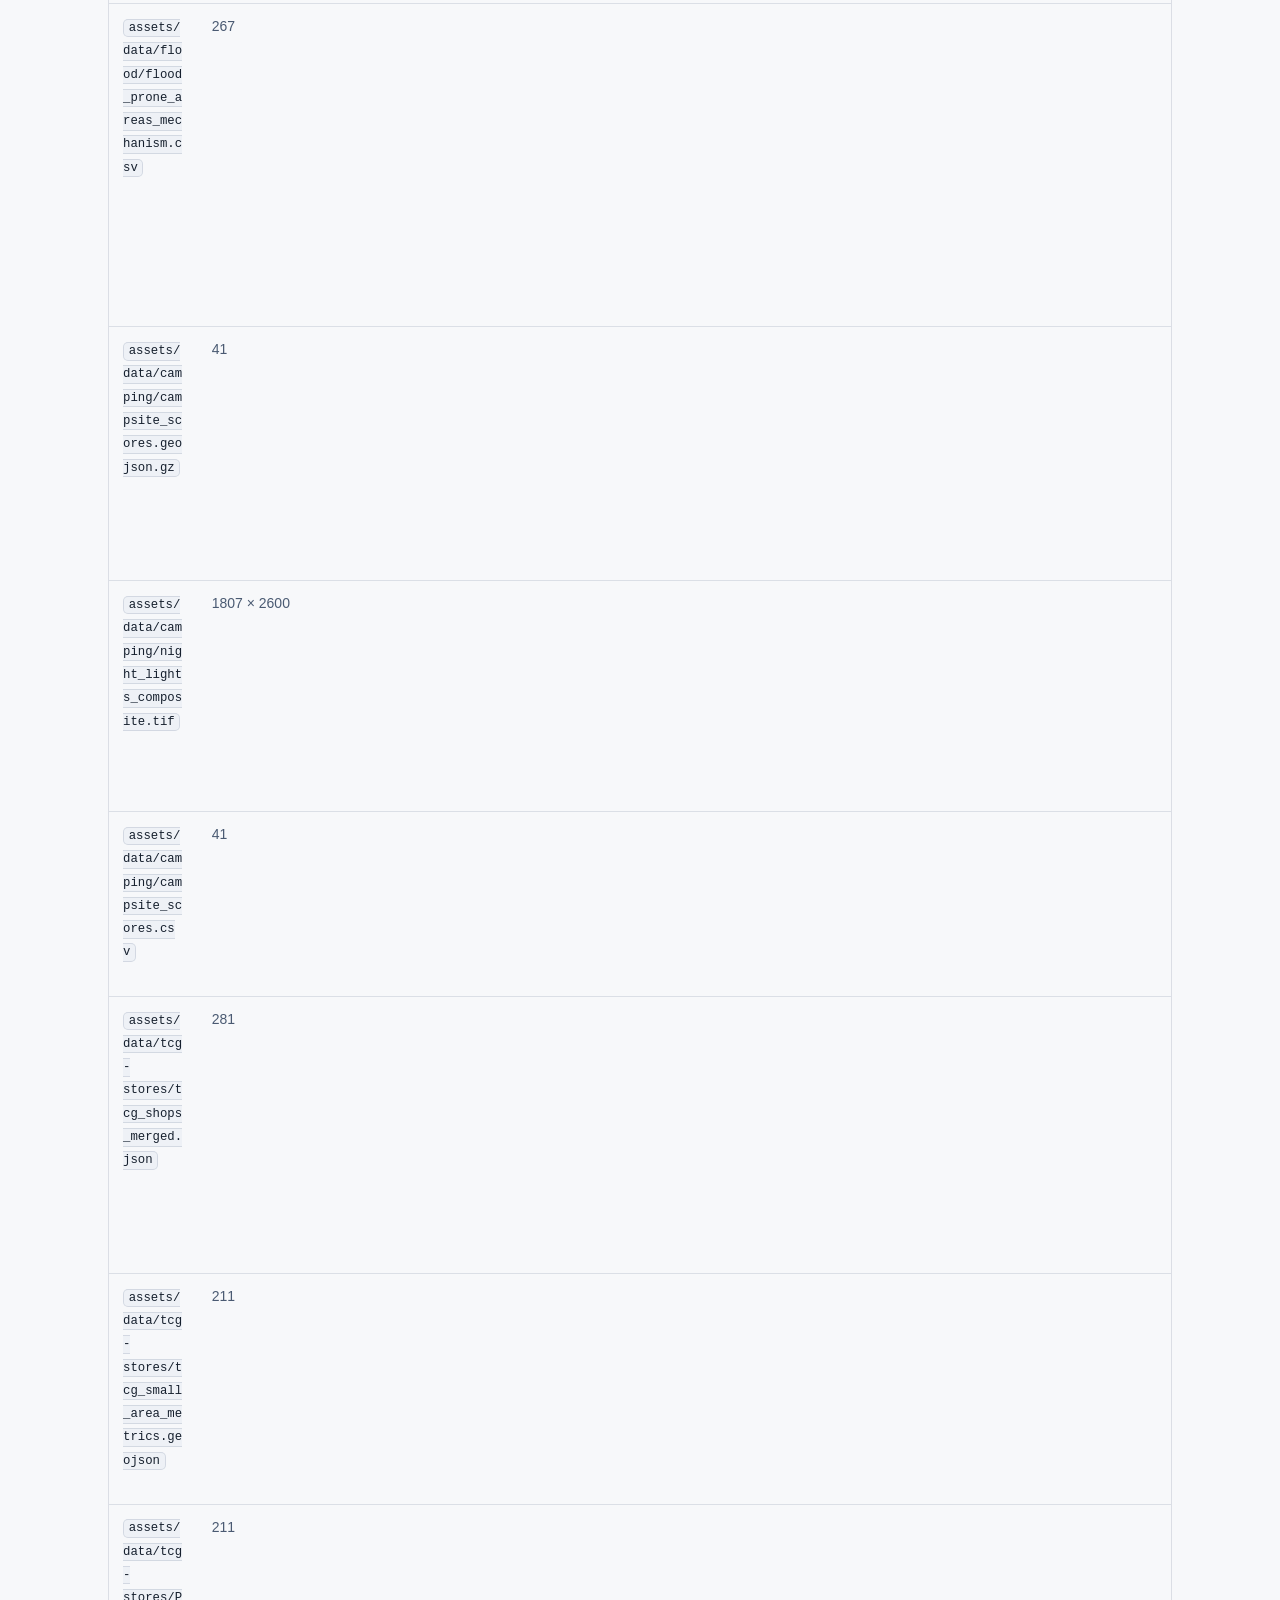
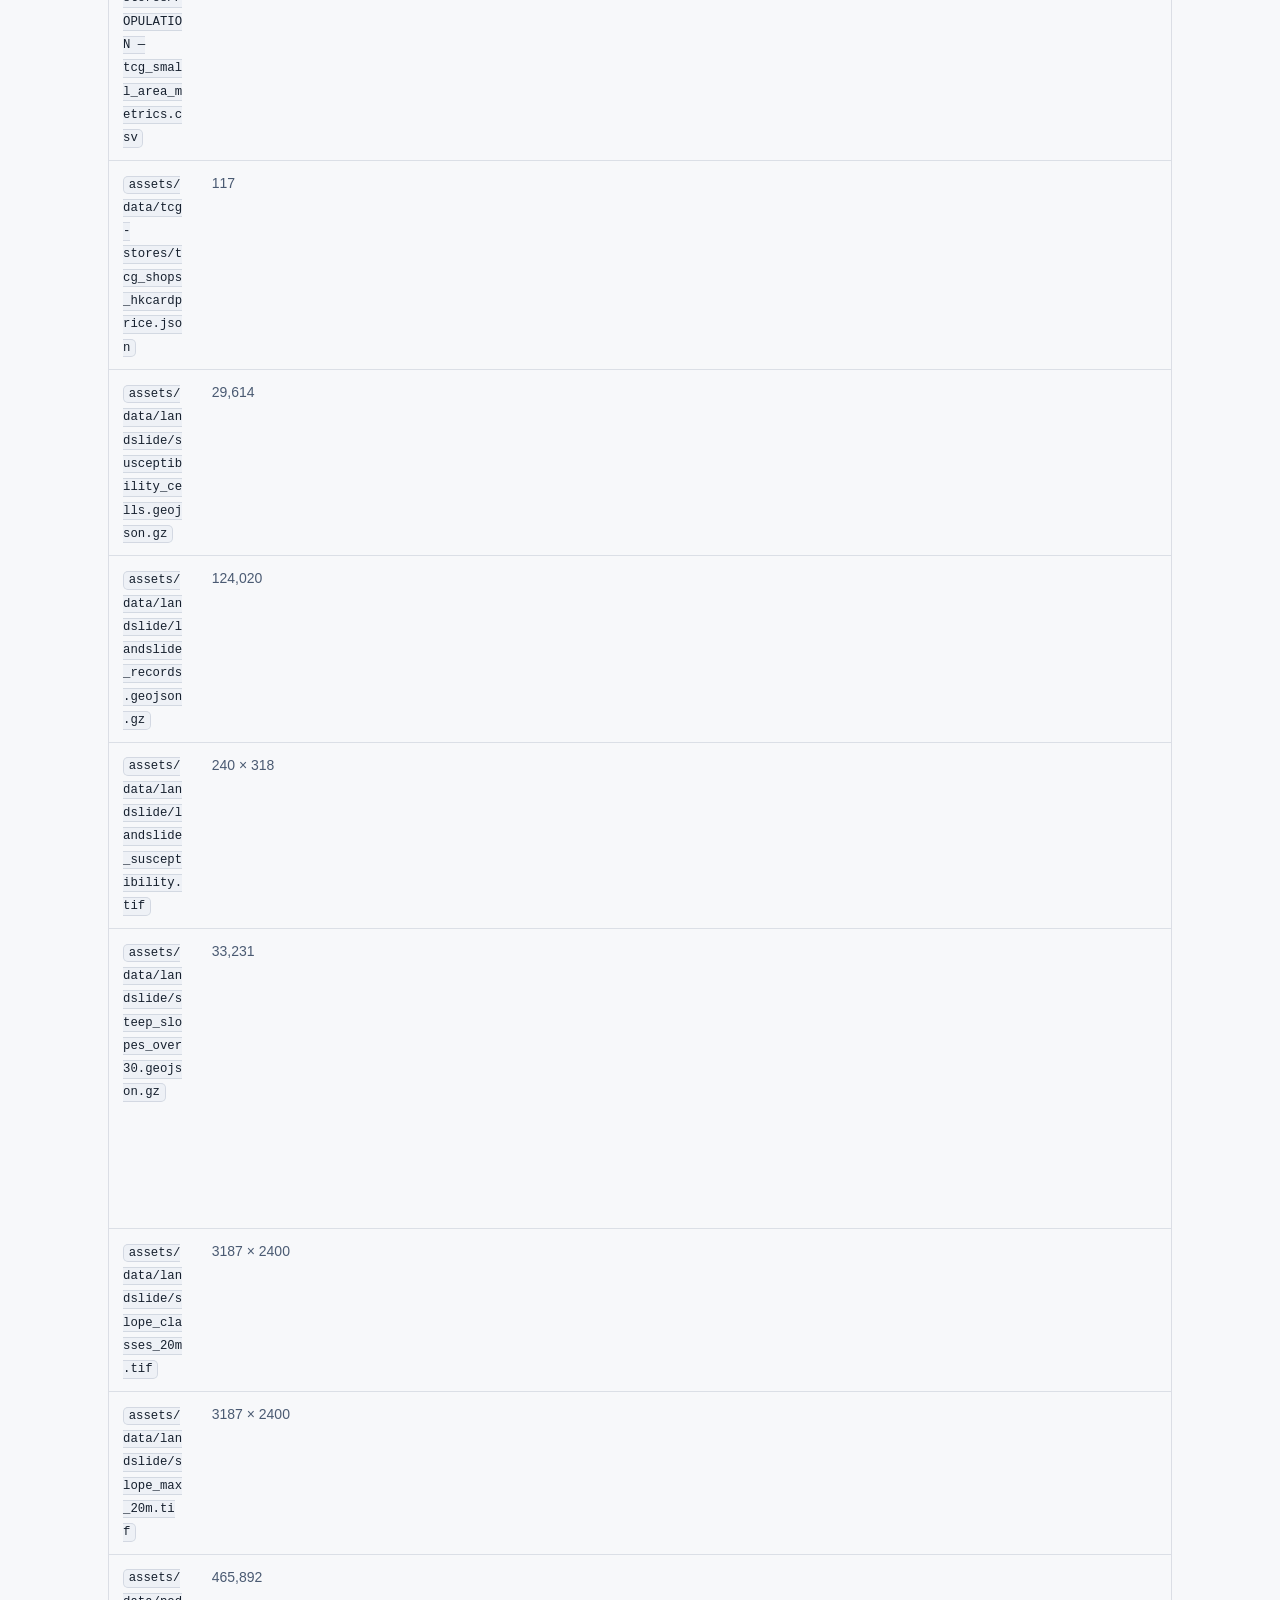
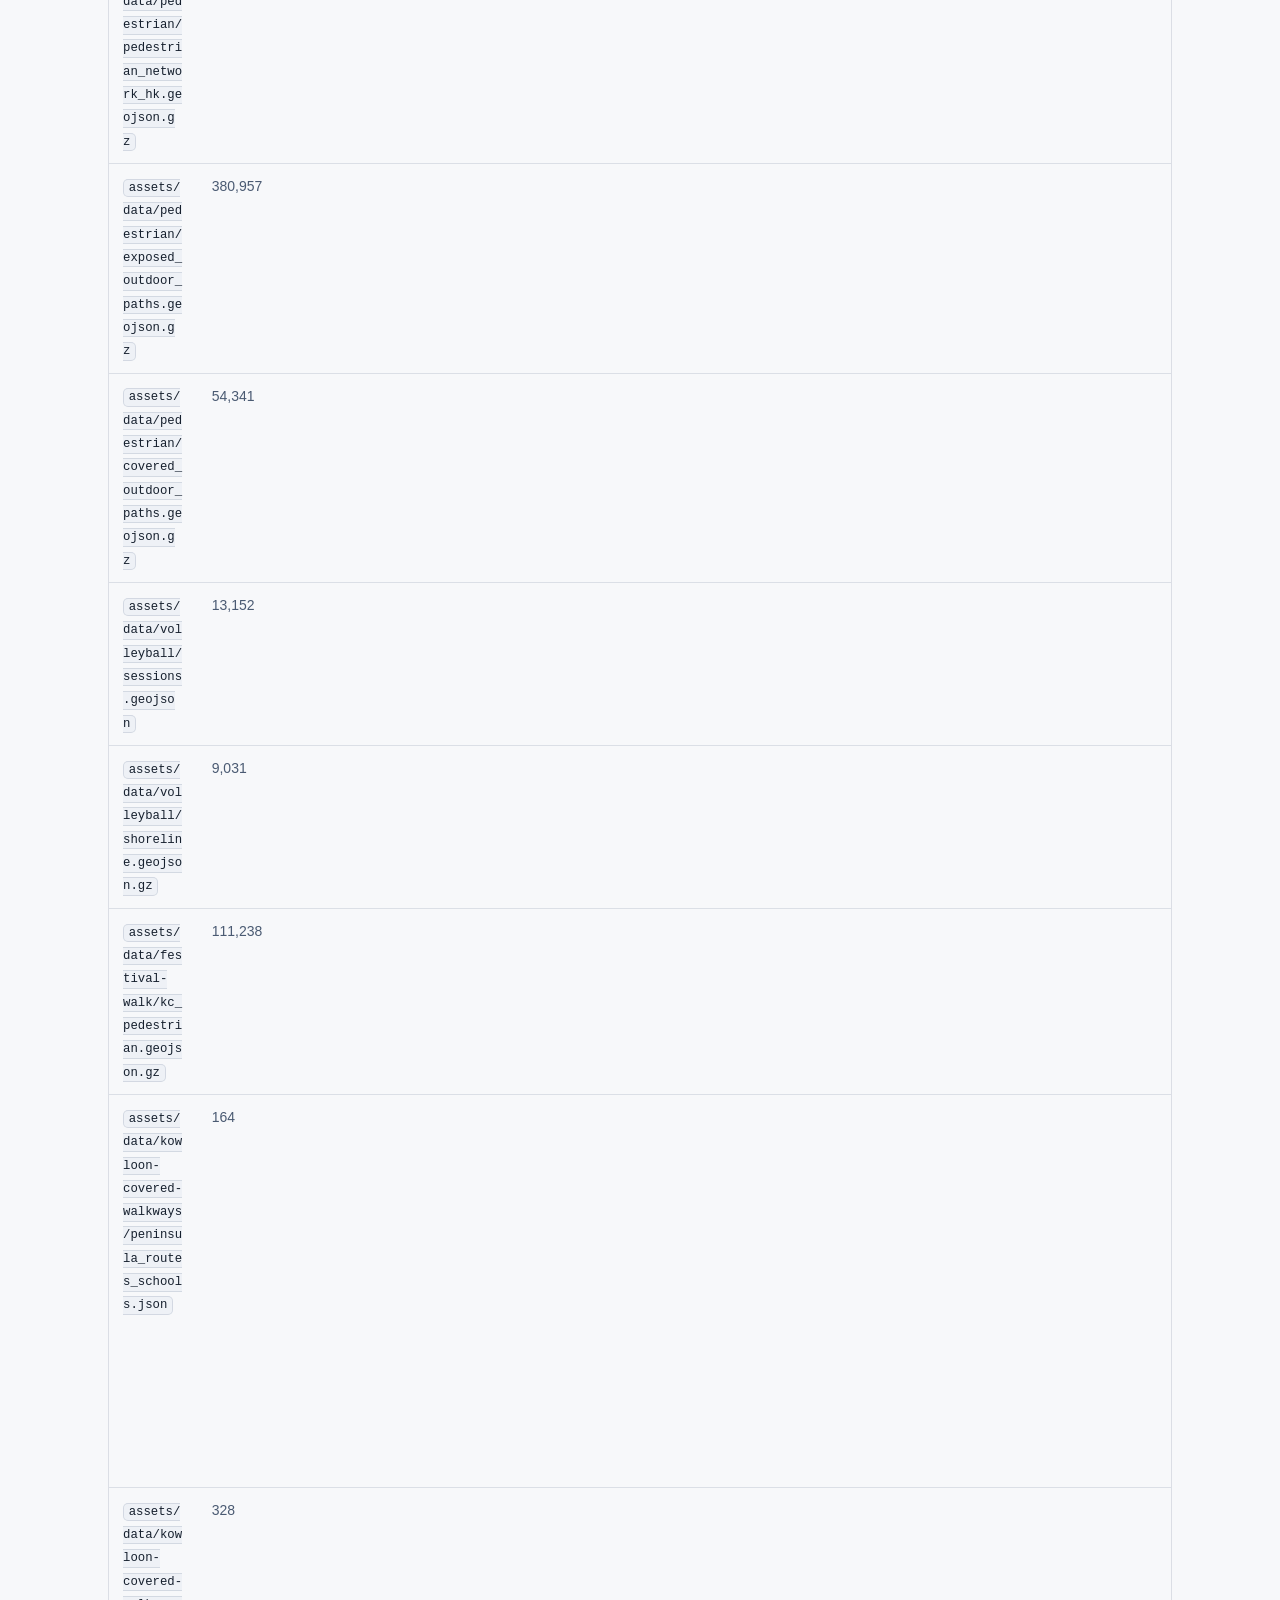
==== commit e6a33f93: "Hong Kong trading card game shops and play venues Where can you actually go in Hong Kong to play a d" ====
--- a/index.html
+++ b/index.html
@@ -16,6 +16,7 @@
         <a href="./apps/festival-walk-3d/">3D Map</a>
         <a href="./apps/landslide-susceptibility/">Landslide Map</a>
         <a href="./apps/kowloon-covered-walkways/">Covered Walkways</a>
+        <a href="./apps/tcg-stores/">Card Game Venues</a>
         <a href="./#projects">Projects</a>
         <a href="./#maps">Maps</a>
         <a href="./#data">Data</a>
@@ -72,6 +73,23 @@
             <p><a class="btn btn-primary" href="./apps/landslide-susceptibility/">Open the web map →</a></p>
           </article>
 
+          <article class="card card-featured">
+            <h3>Where to play a card game in Hong Kong <span class="tag tag-live">live</span></h3>
+            <p>
+              Where can you actually turn up and play a deck with other people? 281 card
+              shops and 49 confirmed play venues, geocoded to the building level with the
+              Hong Kong Government's own location search, then measured against the 2021
+              Population Census. <em>Seven in ten</em> 15-to-24-year-olds live more than
+              1 km from any venue — and that still holds at 66% if every registered
+              Pokémon Gym counts.
+            </p>
+            <p class="meta">
+              BAW VAULT + HKCardPrice directories · HK Gov location search ·
+              C&amp;SD 2021 Census (211 small areas)
+            </p>
+            <p><a class="btn btn-primary" href="./apps/tcg-stores/">Open the web map →</a></p>
+          </article>
+
           <article class="card">
             <h3>Covered walkways to school <span class="tag tag-live">live</span></h3>
             <p>
@@ -246,6 +264,13 @@
                    alt="Map of Hong Kong showing night-time light pollution from the VIIRS Day/Night Band, with all 41 country-park campsites marked and the six darkest numbered, and below it a bar chart ranking the 20 best campsites by darkness, access, facilities and open horizon" loading="lazy" />
             </a>
             <figcaption><strong>Campsites ranked for dark skies</strong> — 41 AFCD sites scored on VIIRS night lights, access and facilities</figcaption>
+          </figure>
+          <figure>
+            <a href="./assets/maps/tcg-stores/tcg_shops_map.png">
+              <img src="./assets/maps/tcg-stores/tcg_shops_map.png"
+                   alt="Map of Hong Kong showing the 2021 Census small areas coloured by the number of 15-to-24-year-olds within 1 km per play venue, with the 281 card shops, the 49 confirmed play venues and the 63 registered Pokémon Gyms marked" loading="lazy" />
+            </a>
+            <figcaption><strong>Where to play a card game</strong> — 281 shops and 49 confirmed play venues against the 2021 Census</figcaption>
           </figure>
           <figure>
             <a href="./assets/maps/landslide-susceptibility/landslide_susceptibility_map.png">
@@ -433,6 +458,26 @@
                 <td><code>assets/data/camping/campsite_scores.csv</code></td>
                 <td>41</td>
                 <td>Every factor behind the score, and the single-night rank-shift robustness check</td>
+              </tr>
+              <tr>
+                <td><code>assets/data/tcg-stores/tcg_shops_merged.json</code></td>
+                <td>281</td>
+                <td>Every card shop in Hong Kong, geocoded to the building level, with its play flag, Pokémon Gym id and which directories confirm it</td>
+              </tr>
+              <tr>
+                <td><code>assets/data/tcg-stores/tcg_small_area_metrics.geojson</code></td>
+                <td>211</td>
+                <td>2021 Census small areas with the 15–24 population and the young-people-per-play-venue measure. EPSG:4326</td>
+              </tr>
+              <tr>
+                <td><code>assets/data/tcg-stores/POPULATION — tcg_small_area_metrics.csv</code></td>
+                <td>211</td>
+                <td>The same metrics as a table, including the 500 m and 1.5 km catchments and the count of shops near each area</td>
+              </tr>
+              <tr>
+                <td><code>assets/data/tcg-stores/tcg_shops_hkcardprice.json</code></td>
+                <td>117</td>
+                <td>The HKCardPrice directory with its geocodes and District Council boundary checks</td>
               </tr>
               <tr>
                 <td><code>assets/data/landslide/susceptibility_cells.geojson.gz</code></td>
